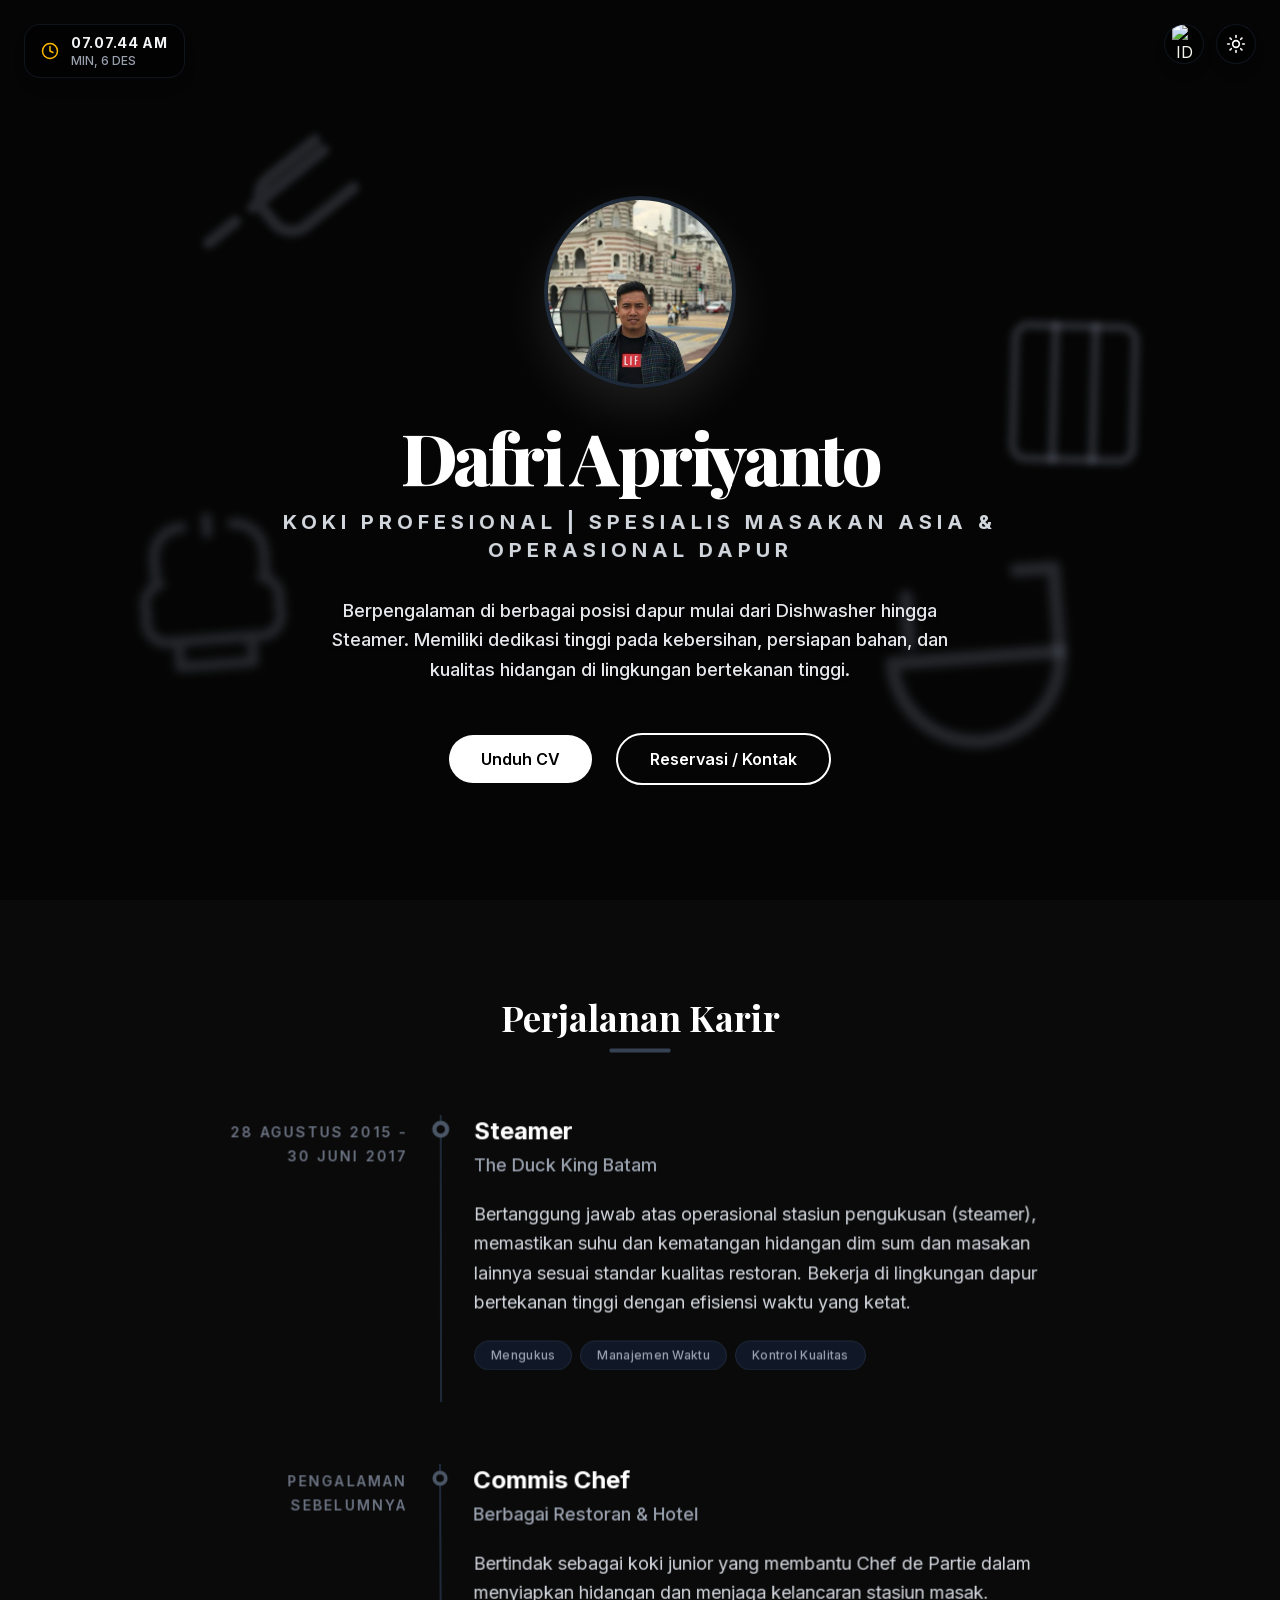
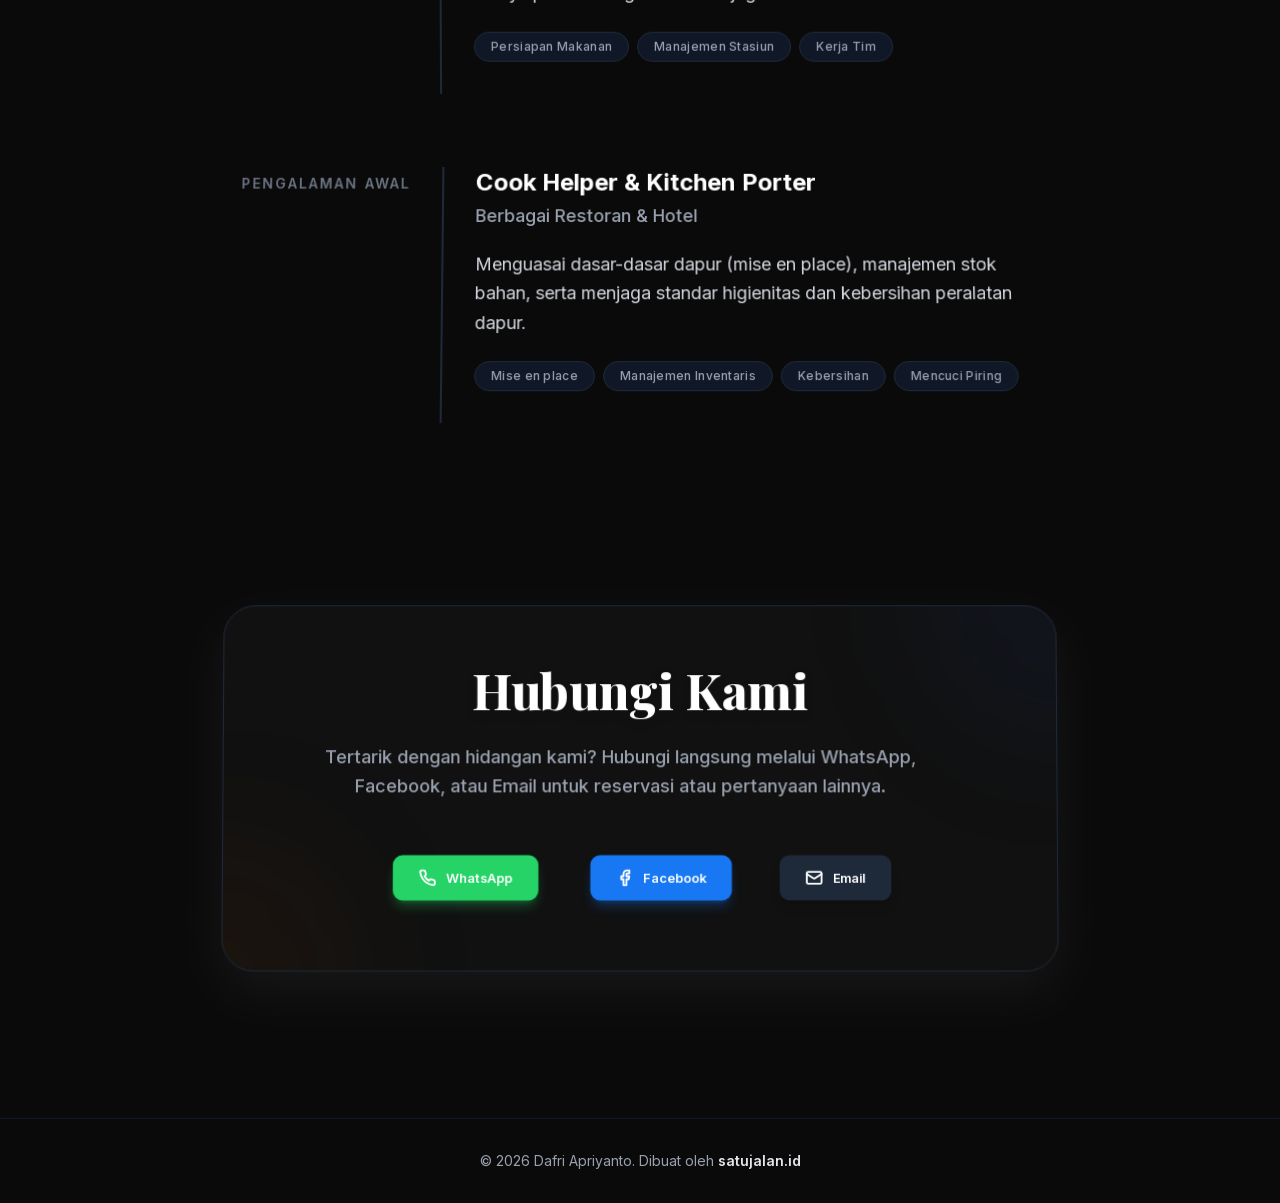
==== index.html @ 2c1110cf "Add files via upload" ====
<!DOCTYPE html><html lang="en" class="LINzvG_variable E_H7JW_variable h-full antialiased"><head><meta charSet="utf-8"/><meta name="viewport" content="width=device-width, initial-scale=1"/><link rel="preload" href="/_next/static/media/2a65768255d6b625-s.p.3u4lli0-axodc.woff2" as="font" crossorigin="" type="font/woff2"/><link rel="preload" href="/_next/static/media/83afe278b6a6bb3c-s.p.2bn3s6zvc0dyp.woff2" as="font" crossorigin="" type="font/woff2"/><link rel="preload" as="image" href="https://flagcdn.com/id.svg"/><link rel="preload" as="image" href="/images/image-4.jpeg"/><link rel="stylesheet" href="/_next/static/chunks/0e1pqm8v9fh30.css" data-precedence="next"/><link rel="preload" as="script" fetchPriority="low" href="/_next/static/chunks/31qp8jfkw0x2h.js"/><script src="/_next/static/chunks/2y1eglqyi_fri.js" async=""></script><script src="/_next/static/chunks/0s7mvllxht1mo.js" async=""></script><script src="/_next/static/chunks/turbopack-3-ry682tkyiqk.js" async=""></script><script src="/_next/static/chunks/18bf8kr5nr7-c.js" async=""></script><script src="/_next/static/chunks/28kard4ugpzz7.js" async=""></script><meta name="next-size-adjust" content=""/><title>Dafri Apriyanto | Professional Chef</title><meta name="description" content="Portfolio of Dafri Apriyanto, a professional chef specializing in Asian Cuisine and culinary operations."/><link rel="icon" href="/favicon.ico?favicon.117ezoe8m31dk.ico" sizes="48x48" type="image/x-icon"/><script src="/_next/static/chunks/0cz1d0mv5g_q7.js" noModule=""></script></head><body class="font-sans min-h-screen"><div hidden=""><!--$--><!--/$--></div><div class="dark"><div class="bg-white text-black dark:bg-[#0a0a0a] dark:text-[#f5f5f0] min-h-screen transition-colors duration-300"><main class="min-h-screen relative"><header class="absolute top-0 left-0 w-full p-4 sm:p-6 z-50 flex justify-between items-start pointer-events-none"><div class="pointer-events-auto flex items-center gap-2 md:gap-3 bg-white/70 dark:bg-black/50 backdrop-blur-md px-4 py-2 rounded-2xl shadow-lg border border-gray-200/50 dark:border-gray-800/50 transition-all hover:scale-105"><svg xmlns="http://www.w3.org/2000/svg" width="18" height="18" viewBox="0 0 24 24" fill="none" stroke="currentColor" stroke-width="2" stroke-linecap="round" stroke-linejoin="round" class="lucide lucide-clock text-blue-500 dark:text-amber-400 animate-pulse" aria-hidden="true"><circle cx="12" cy="12" r="10"></circle><path d="M12 6v6l4 2"></path></svg><div class="flex flex-col"><span class="text-xs md:text-sm font-bold text-gray-800 dark:text-gray-100 tracking-wider">--:--:--</span><span class="text-[10px] md:text-xs text-gray-500 dark:text-gray-400 font-medium uppercase">---</span></div></div><div class="pointer-events-auto flex gap-3"><button class="flex items-center justify-center w-10 h-10 bg-white/70 dark:bg-black/50 backdrop-blur-md border border-gray-200/50 dark:border-gray-800/50 rounded-full hover:scale-110 transition-transform shadow-lg overflow-hidden" title="Switch to English"><img src="https://flagcdn.com/id.svg" width="24" alt="ID" class="rounded-sm"/></button><button class="flex items-center justify-center w-10 h-10 bg-white/70 dark:bg-black/50 backdrop-blur-md border border-gray-200/50 dark:border-gray-800/50 text-black dark:text-white rounded-full hover:scale-110 transition-transform shadow-lg" title="Light Mode"><svg xmlns="http://www.w3.org/2000/svg" width="20" height="20" viewBox="0 0 24 24" fill="none" stroke="currentColor" stroke-width="2" stroke-linecap="round" stroke-linejoin="round" class="lucide lucide-sun" aria-hidden="true"><circle cx="12" cy="12" r="4"></circle><path d="M12 2v2"></path><path d="M12 20v2"></path><path d="m4.93 4.93 1.41 1.41"></path><path d="m17.66 17.66 1.41 1.41"></path><path d="M2 12h2"></path><path d="M20 12h2"></path><path d="m6.34 17.66-1.41 1.41"></path><path d="m19.07 4.93-1.41 1.41"></path></svg></button></div></header><section class="relative min-h-screen flex items-center justify-center overflow-hidden px-4 sm:px-6 lg:px-8 bg-gray-50 dark:bg-[#050505] pt-20 pb-12"><div class="absolute top-0 left-0 w-full h-full overflow-hidden pointer-events-none z-0"><div class="absolute top-[10%] left-[5%] md:left-[15%] w-32 h-32 md:w-48 md:h-48 text-gray-400/40 dark:text-gray-500/30 blur-[3px]"><svg viewBox="0 0 24 24" fill="none" stroke="currentColor" stroke-width="1.5" stroke-linecap="round" stroke-linejoin="round"><path d="m20.24 12.24-5.4 5.4a2.83 2.83 0 0 1-4 0l-1.4-1.4a2.83 2.83 0 0 1 0-4l5.4-5.4M16 8l-8 8M3 21l3-3"></path></svg></div><div class="absolute bottom-[15%] right-[5%] md:right-[15%] w-40 h-40 md:w-56 md:h-56 text-gray-400/40 dark:text-gray-500/30 blur-[4px]"><svg viewBox="0 0 24 24" fill="none" stroke="currentColor" stroke-width="1.5" stroke-linecap="round" stroke-linejoin="round"><path d="M12 21a9 9 0 0 0 9-9H3a9 9 0 0 0 9 9Z"></path><path d="M21 12V3h-4M5 5v5"></path></svg></div><div class="absolute top-[35%] right-[5%] md:right-[10%] w-28 h-28 md:w-40 md:h-40 text-gray-400/40 dark:text-gray-500/30 blur-[3px]"><svg viewBox="0 0 24 24" fill="none" stroke="currentColor" stroke-width="1.5" stroke-linecap="round" stroke-linejoin="round"><rect width="18" height="20" x="3" y="2" rx="2"></rect><path d="M9 2v20"></path><path d="M15 2v20"></path></svg></div><div class="absolute bottom-[25%] left-[5%] md:left-[10%] w-32 h-32 md:w-44 md:h-44 text-gray-400/40 dark:text-gray-500/30 blur-[4px]"><svg viewBox="0 0 24 24" fill="none" stroke="currentColor" stroke-width="1.5" stroke-linecap="round" stroke-linejoin="round"><path d="M12 2v2M8.5 3a4 4 0 0 0-4 4v3.5M15.5 3a4 4 0 0 1 4 4v3.5M5 10.5a3 3 0 0 0-2 4 3 3 0 0 0 2 4h14a3 3 0 0 0 2-4 3 3 0 0 0-2-4M7 18.5V22h10v-3.5"></path></svg></div></div><div class="relative z-10 max-w-4xl mx-auto text-center mt-12 flex flex-col items-center" style="opacity:0"><div class="relative w-40 h-40 md:w-48 md:h-48 mb-8 rounded-full overflow-hidden shadow-[0_20px_50px_rgba(0,0,0,0.3)] dark:shadow-[0_20px_50px_rgba(255,255,255,0.1)] border-4 border-white dark:border-gray-800 cursor-zoom-in" tabindex="0" style="opacity:0;transform:perspective(1000px) translateZ(-100px) scale(0.5) rotateY(90deg)"><img alt="Dafri Apriyanto" decoding="async" data-nimg="fill" class="object-cover" style="position:absolute;height:100%;width:100%;left:0;top:0;right:0;bottom:0;color:transparent" src="/images/image-4.jpeg"/></div><h1 class="text-5xl md:text-7xl font-serif font-extrabold text-black dark:text-white mb-4 tracking-tighter drop-shadow-xl" style="opacity:0;transform:perspective(1000px) translateY(60px) scale(0.8) rotateX(-60deg)">Dafri Apriyanto</h1><p class="text-lg md:text-xl text-gray-600 dark:text-gray-300 mb-8 font-bold tracking-[0.25em] uppercase drop-shadow-md" style="opacity:0;transform:perspective(1000px) translateX(-50px) rotateY(-30deg)">Koki Profesional | Spesialis Masakan Asia &amp; Operasional Dapur</p><div class="max-w-2xl mx-auto text-gray-800 dark:text-gray-200 leading-relaxed mb-12 text-base md:text-lg font-medium drop-shadow-sm" style="opacity:0;transform:translateY(30px) scale(0.9)"><p>Berpengalaman di berbagai posisi dapur mulai dari Dishwasher hingga Steamer. Memiliki dedikasi tinggi pada kebersihan, persiapan bahan, dan kualitas hidangan di lingkungan bertekanan tinggi.</p></div><div class="flex flex-col sm:flex-row items-center justify-center gap-6 w-full sm:w-auto" style="opacity:0;transform:translateY(20px)"><a href="/cv-lengkap-id.pdf" download="" class="px-8 py-3 bg-black text-white dark:bg-white dark:text-black font-semibold rounded-full hover:shadow-xl transition-shadow w-full sm:w-auto text-center" tabindex="0">Unduh CV</a><button class="px-8 py-3 bg-transparent border-2 border-black dark:border-white text-black dark:text-white font-semibold rounded-full hover:bg-gray-50 dark:hover:bg-gray-900 transition-colors w-full sm:w-auto text-center" tabindex="0">Reservasi / Kontak</button></div></div></section><section class="py-24 px-4 sm:px-6 lg:px-8 max-w-4xl mx-auto"><h2 class="text-3xl md:text-4xl font-serif font-bold mb-20 text-center text-black dark:text-white relative" style="opacity:0;transform:translateY(30px)">Perjalanan Karir<div class="absolute -bottom-4 left-1/2 -translate-x-1/2 w-24 h-1 bg-gray-300 dark:bg-gray-700 rounded-full" style="transform:scaleX(0)"></div></h2><div class="space-y-16" style="opacity:0"><div class="relative pl-8 md:pl-0 group" style="opacity:0;transform:perspective(1000px) translateY(50px) scale(0.95) rotateX(30deg)"><div class="md:grid md:grid-cols-4 md:gap-8 items-start"><div class="mb-2 md:mb-0 md:col-span-1 md:text-right pt-1"><span class="text-sm font-semibold text-gray-400 dark:text-gray-500 tracking-[0.15em] uppercase">28 Agustus 2015 - 30 Juni 2017</span></div><div class="relative md:col-span-3 border-l-2 border-gray-200 dark:border-gray-800 pl-8 pb-8 transition-colors duration-300 group-hover:border-gray-400 dark:group-hover:border-gray-600"><div class="absolute w-4 h-4 bg-white dark:bg-[#0a0a0a] border-4 border-gray-400 dark:border-gray-600 rounded-full -left-[9px] top-1.5 transition-transform duration-300 group-hover:scale-125 group-hover:border-black dark:group-hover:border-white" style="transform:scale(0)"></div><h3 class="text-2xl font-bold text-black dark:text-white mb-1">Steamer</h3><h4 class="text-lg text-gray-500 dark:text-gray-400 mb-5 font-medium">The Duck King Batam</h4><p class="text-gray-600 dark:text-gray-300 leading-relaxed mb-6 text-base md:text-lg">Bertanggung jawab atas operasional stasiun pengukusan (steamer), memastikan suhu dan kematangan hidangan dim sum dan masakan lainnya sesuai standar kualitas restoran. Bekerja di lingkungan dapur bertekanan tinggi dengan efisiensi waktu yang ketat.</p><div class="flex flex-wrap gap-2"><span class="text-xs px-4 py-1.5 bg-gray-100 dark:bg-gray-900 border border-gray-200 dark:border-gray-800 text-gray-600 dark:text-gray-400 rounded-full font-medium tracking-wide transition-colors duration-300 group-hover:bg-gray-200 dark:group-hover:bg-gray-800">Mengukus</span><span class="text-xs px-4 py-1.5 bg-gray-100 dark:bg-gray-900 border border-gray-200 dark:border-gray-800 text-gray-600 dark:text-gray-400 rounded-full font-medium tracking-wide transition-colors duration-300 group-hover:bg-gray-200 dark:group-hover:bg-gray-800">Manajemen Waktu</span><span class="text-xs px-4 py-1.5 bg-gray-100 dark:bg-gray-900 border border-gray-200 dark:border-gray-800 text-gray-600 dark:text-gray-400 rounded-full font-medium tracking-wide transition-colors duration-300 group-hover:bg-gray-200 dark:group-hover:bg-gray-800">Kontrol Kualitas</span></div></div></div></div><div class="relative pl-8 md:pl-0 group" style="opacity:0;transform:perspective(1000px) translateY(50px) scale(0.95) rotateX(30deg)"><div class="md:grid md:grid-cols-4 md:gap-8 items-start"><div class="mb-2 md:mb-0 md:col-span-1 md:text-right pt-1"><span class="text-sm font-semibold text-gray-400 dark:text-gray-500 tracking-[0.15em] uppercase">Pengalaman Sebelumnya</span></div><div class="relative md:col-span-3 border-l-2 border-gray-200 dark:border-gray-800 pl-8 pb-8 transition-colors duration-300 group-hover:border-gray-400 dark:group-hover:border-gray-600"><div class="absolute w-4 h-4 bg-white dark:bg-[#0a0a0a] border-4 border-gray-400 dark:border-gray-600 rounded-full -left-[9px] top-1.5 transition-transform duration-300 group-hover:scale-125 group-hover:border-black dark:group-hover:border-white" style="transform:scale(0)"></div><h3 class="text-2xl font-bold text-black dark:text-white mb-1">Commis Chef</h3><h4 class="text-lg text-gray-500 dark:text-gray-400 mb-5 font-medium">Berbagai Restoran &amp; Hotel</h4><p class="text-gray-600 dark:text-gray-300 leading-relaxed mb-6 text-base md:text-lg">Bertindak sebagai koki junior yang membantu Chef de Partie dalam menyiapkan hidangan dan menjaga kelancaran stasiun masak.</p><div class="flex flex-wrap gap-2"><span class="text-xs px-4 py-1.5 bg-gray-100 dark:bg-gray-900 border border-gray-200 dark:border-gray-800 text-gray-600 dark:text-gray-400 rounded-full font-medium tracking-wide transition-colors duration-300 group-hover:bg-gray-200 dark:group-hover:bg-gray-800">Persiapan Makanan</span><span class="text-xs px-4 py-1.5 bg-gray-100 dark:bg-gray-900 border border-gray-200 dark:border-gray-800 text-gray-600 dark:text-gray-400 rounded-full font-medium tracking-wide transition-colors duration-300 group-hover:bg-gray-200 dark:group-hover:bg-gray-800">Manajemen Stasiun</span><span class="text-xs px-4 py-1.5 bg-gray-100 dark:bg-gray-900 border border-gray-200 dark:border-gray-800 text-gray-600 dark:text-gray-400 rounded-full font-medium tracking-wide transition-colors duration-300 group-hover:bg-gray-200 dark:group-hover:bg-gray-800">Kerja Tim</span></div></div></div></div><div class="relative pl-8 md:pl-0 group" style="opacity:0;transform:perspective(1000px) translateY(50px) scale(0.95) rotateX(30deg)"><div class="md:grid md:grid-cols-4 md:gap-8 items-start"><div class="mb-2 md:mb-0 md:col-span-1 md:text-right pt-1"><span class="text-sm font-semibold text-gray-400 dark:text-gray-500 tracking-[0.15em] uppercase">Pengalaman Awal</span></div><div class="relative md:col-span-3 border-l-2 border-gray-200 dark:border-gray-800 pl-8 pb-8 transition-colors duration-300 group-hover:border-gray-400 dark:group-hover:border-gray-600"><div class="absolute w-4 h-4 bg-white dark:bg-[#0a0a0a] border-4 border-gray-400 dark:border-gray-600 rounded-full -left-[9px] top-1.5 transition-transform duration-300 group-hover:scale-125 group-hover:border-black dark:group-hover:border-white" style="transform:scale(0)"></div><h3 class="text-2xl font-bold text-black dark:text-white mb-1">Cook Helper &amp; Kitchen Porter</h3><h4 class="text-lg text-gray-500 dark:text-gray-400 mb-5 font-medium">Berbagai Restoran &amp; Hotel</h4><p class="text-gray-600 dark:text-gray-300 leading-relaxed mb-6 text-base md:text-lg">Menguasai dasar-dasar dapur (mise en place), manajemen stok bahan, serta menjaga standar higienitas dan kebersihan peralatan dapur.</p><div class="flex flex-wrap gap-2"><span class="text-xs px-4 py-1.5 bg-gray-100 dark:bg-gray-900 border border-gray-200 dark:border-gray-800 text-gray-600 dark:text-gray-400 rounded-full font-medium tracking-wide transition-colors duration-300 group-hover:bg-gray-200 dark:group-hover:bg-gray-800">Mise en place</span><span class="text-xs px-4 py-1.5 bg-gray-100 dark:bg-gray-900 border border-gray-200 dark:border-gray-800 text-gray-600 dark:text-gray-400 rounded-full font-medium tracking-wide transition-colors duration-300 group-hover:bg-gray-200 dark:group-hover:bg-gray-800">Manajemen Inventaris</span><span class="text-xs px-4 py-1.5 bg-gray-100 dark:bg-gray-900 border border-gray-200 dark:border-gray-800 text-gray-600 dark:text-gray-400 rounded-full font-medium tracking-wide transition-colors duration-300 group-hover:bg-gray-200 dark:group-hover:bg-gray-800">Kebersihan</span><span class="text-xs px-4 py-1.5 bg-gray-100 dark:bg-gray-900 border border-gray-200 dark:border-gray-800 text-gray-600 dark:text-gray-400 rounded-full font-medium tracking-wide transition-colors duration-300 group-hover:bg-gray-200 dark:group-hover:bg-gray-800">Mencuci Piring</span></div></div></div></div></div></section><section class="py-24 px-4 sm:px-6 lg:px-8 max-w-4xl mx-auto"><div class="bg-white dark:bg-[#111] p-10 md:p-16 rounded-[2rem] border border-gray-100 dark:border-gray-800 text-center shadow-[0_20px_50px_rgba(0,0,0,0.1)] dark:shadow-[0_20px_50px_rgba(255,255,255,0.05)] relative overflow-hidden" style="opacity:0;transform:perspective(1200px) translateY(50px) scale(0.95) rotateX(-15deg)"><div class="absolute top-0 right-0 w-64 h-64 bg-blue-50 dark:bg-blue-900/10 rounded-full blur-3xl -mr-32 -mt-32 pointer-events-none"></div><div class="absolute bottom-0 left-0 w-64 h-64 bg-amber-50 dark:bg-amber-900/10 rounded-full blur-3xl -ml-32 -mb-32 pointer-events-none"></div><div class="relative z-10"><h2 class="text-3xl md:text-5xl font-serif font-extrabold mb-6 text-black dark:text-white drop-shadow-lg" style="opacity:0;transform:translateY(30px) scale(0.9)">Hubungi Kami</h2><p class="text-gray-600 dark:text-gray-400 mb-12 text-lg max-w-2xl mx-auto leading-relaxed font-medium" style="opacity:0;transform:translateX(-30px)">Tertarik dengan hidangan kami? Hubungi langsung melalui WhatsApp, Facebook, atau Email untuk reservasi atau pertanyaan lainnya.</p><div class="flex flex-col sm:flex-row gap-4 justify-center items-center" style="opacity:0"><a href="https://wa.me/6282379256419" target="_blank" rel="noopener noreferrer" class="w-full sm:w-auto bg-[#25D366] text-white font-semibold py-4 px-8 rounded-xl hover:bg-[#20bd5a] transition-all shadow-lg shadow-[#25D366]/30 flex items-center justify-center gap-3" tabindex="0" style="opacity:0;transform:scale(0.8)"><svg xmlns="http://www.w3.org/2000/svg" width="22" height="22" viewBox="0 0 24 24" fill="none" stroke="currentColor" stroke-width="2.5" stroke-linecap="round" stroke-linejoin="round"><path d="M22 16.92v3a2 2 0 0 1-2.18 2 19.79 19.79 0 0 1-8.63-3.07 19.5 19.5 0 0 1-6-6 19.79 19.79 0 0 1-3.07-8.67A2 2 0 0 1 4.11 2h3a2 2 0 0 1 2 1.72 12.84 12.84 0 0 0 .7 2.81 2 2 0 0 1-.45 2.11L8.09 9.91a16 16 0 0 0 6 6l1.27-1.27a2 2 0 0 1 2.11-.45 12.84 12.84 0 0 0 2.81.7A2 2 0 0 1 22 16.92z"></path></svg>WhatsApp</a><a href="https://www.facebook.com/share/19ee4hdnrS/" target="_blank" rel="noopener noreferrer" class="w-full sm:w-auto bg-[#1877F2] text-white font-semibold py-4 px-8 rounded-xl hover:bg-[#166fe5] transition-all shadow-lg shadow-[#1877F2]/30 flex items-center justify-center gap-3" tabindex="0" style="opacity:0;transform:scale(0.8)"><svg xmlns="http://www.w3.org/2000/svg" width="22" height="22" viewBox="0 0 24 24" fill="none" stroke="currentColor" stroke-width="2.5" stroke-linecap="round" stroke-linejoin="round"><path d="M18 2h-3a5 5 0 0 0-5 5v3H7v4h3v8h4v-8h3l1-4h-4V7a1 1 0 0 1 1-1h3z"></path></svg>Facebook</a><a href="mailto:contact@dafriapriyanto.com" class="w-full sm:w-auto bg-gray-200 text-black dark:bg-gray-800 dark:text-white font-semibold py-4 px-8 rounded-xl hover:bg-gray-300 dark:hover:bg-gray-700 transition-all shadow-lg flex items-center justify-center gap-3" tabindex="0" style="opacity:0;transform:scale(0.8)"><svg xmlns="http://www.w3.org/2000/svg" width="22" height="22" viewBox="0 0 24 24" fill="none" stroke="currentColor" stroke-width="2.5" stroke-linecap="round" stroke-linejoin="round"><rect width="20" height="16" x="2" y="4" rx="2"></rect><path d="m22 7-8.97 5.7a1.94 1.94 0 0 1-2.06 0L2 7"></path></svg>Email</a></div></div></div></section><footer class="py-8 text-center text-gray-600 dark:text-gray-400 text-sm border-t border-gray-200 dark:border-gray-900 mt-12"><p>© 2026 <!-- -->Dafri Apriyanto<!-- -->. <!-- -->Dibuat oleh <a href="https://satujalan.id" target="_blank" rel="noopener noreferrer" class="font-semibold text-gray-800 dark:text-gray-200 hover:text-blue-500 dark:hover:text-blue-400 transition-colors">satujalan.id</a></p></footer></main><!--$--><!--/$--></div></div><script id="_R_">(globalThis["TURBOPACK"] || (globalThis["TURBOPACK"] = [])).push({"otherChunks":["static/chunks/31qp8jfkw0x2h.js","static/chunks/2y1eglqyi_fri.js","static/chunks/0s7mvllxht1mo.js"],"runtimeModuleIds":[94553]});</script><script src="/_next/static/chunks/31qp8jfkw0x2h.js" async=""></script><script>(self.__next_f=self.__next_f||[]).push([0])</script><script>self.__next_f.push([1,"1:\"$Sreact.fragment\"\n2:\"/_next/static/chunks/18bf8kr5nr7-c.js\"\n3:I[30824,[\"$2\"],\"Providers\"]\n4:I[78994,[\"$2\"],\"default\"]\n5:I[39756,[\"$2\"],\"default\"]\n6:I[37457,[\"$2\"],\"default\"]\n8:I[47257,[\"$2\"],\"ClientPageRoot\"]\n9:\"/_next/static/chunks/28kard4ugpzz7.js\"\na:I[52683,[\"$2\",\"$9\"],\"default\"]\nd:I[97367,[\"$2\"],\"OutletBoundary\"]\ne:\"$Sreact.suspense\"\n10:\"ViewportBoundary\"\n11:I[97367,[\"$2\"],\"$10\"]\n13:\"MetadataBoundary\"\n14:I[97367,[\"$2\"],\"$13\"]\n16:I[68027,[\"$2\"],\"default\",1]\n:HL[\"/_next/static/chunks/0e1pqm8v9fh30.css\",\"style\"]\n:HL[\"/_next/static/media/2a65768255d6b625-s.p.3u4lli0-axodc.woff2\",\"font\",{\"crossOrigin\":\"\",\"type\":\"font/woff2\"}]\n:HL[\"/_next/static/media/83afe278b6a6bb3c-s.p.2bn3s6zvc0dyp.woff2\",\"font\",{\"crossOrigin\":\"\",\"type\":\"font/woff2\"}]\n7:[[\"children\",{\"s\":\"__PAGE__\",\"h\":512,\"d\":{\"r\":[\"$\",\"$1\",\"c\",{\"children\":[[\"$\",\"$L8\",null,{\"Component\":\"$a\",\"serverProvidedParams\":{\"searchParams\":{},\"params\":{},\"promises\":[\"$@b\",\"$@c\"]}}],[[\"$\",\"script\",\"script-0\",{\"src\":\"/_next/static/chunks/28kard4ugpzz7.js\",\"async\":true,\"nonce\":\"$undefined\"}]],[\"$\",\"$Ld\",null,{\"children\":[\"$\",\"$e\",null,{\"name\":\"Next.MetadataOutlet\",\"children\":\"$@f\"}]}]]}],\"p\":false,\"v\":null}}]]\n"])</script><script>self.__next_f.push([1,"0:{\"P\":null,\"c\":[\"\",\"\"],\"q\":\"\",\"i\":false,\"t\":{\"t\":{\"s\":\"\",\"h\":528,\"d\":{\"r\":[\"$\",\"$1\",\"c\",{\"children\":[[[\"$\",\"link\",\"0\",{\"rel\":\"stylesheet\",\"href\":\"/_next/static/chunks/0e1pqm8v9fh30.css\",\"precedence\":\"next\",\"crossOrigin\":\"$undefined\",\"nonce\":\"$undefined\"}],[\"$\",\"script\",\"script-0\",{\"src\":\"/_next/static/chunks/18bf8kr5nr7-c.js\",\"async\":true,\"nonce\":\"$undefined\"}]],[\"$\",\"html\",null,{\"lang\":\"en\",\"className\":\"LINzvG_variable E_H7JW_variable h-full antialiased\",\"suppressHydrationWarning\":true,\"children\":[\"$\",\"body\",null,{\"className\":\"font-sans min-h-screen\",\"children\":[\"$\",\"$L3\",null,{\"children\":[[\"$\",\"$L4\",null,{}],[\"$\",\"$L5\",null,{\"parallelRouterKey\":\"children\",\"error\":\"$undefined\",\"errorStyles\":\"$undefined\",\"errorScripts\":\"$undefined\",\"template\":[\"$\",\"$L6\",null,{}],\"templateStyles\":\"$undefined\",\"templateScripts\":\"$undefined\",\"notFound\":[[[\"$\",\"title\",null,{\"children\":\"404: This page could not be found.\"}],[\"$\",\"div\",null,{\"style\":{\"fontFamily\":\"system-ui,\\\"Segoe UI\\\",Roboto,Helvetica,Arial,sans-serif,\\\"Apple Color Emoji\\\",\\\"Segoe UI Emoji\\\"\",\"height\":\"100vh\",\"textAlign\":\"center\",\"display\":\"flex\",\"flexDirection\":\"column\",\"alignItems\":\"center\",\"justifyContent\":\"center\"},\"children\":[\"$\",\"div\",null,{\"children\":[[\"$\",\"style\",null,{\"dangerouslySetInnerHTML\":{\"__html\":\"body{color:#000;background:#fff;margin:0}.next-error-h1{border-right:1px solid rgba(0,0,0,.3)}@media (prefers-color-scheme:dark){body{color:#fff;background:#000}.next-error-h1{border-right:1px solid rgba(255,255,255,.3)}}\"}}],[\"$\",\"h1\",null,{\"className\":\"next-error-h1\",\"style\":{\"display\":\"inline-block\",\"margin\":\"0 20px 0 0\",\"padding\":\"0 23px 0 0\",\"fontSize\":24,\"fontWeight\":500,\"verticalAlign\":\"top\",\"lineHeight\":\"49px\"},\"children\":404}],[\"$\",\"div\",null,{\"style\":{\"display\":\"inline-block\"},\"children\":[\"$\",\"h2\",null,{\"style\":{\"fontSize\":14,\"fontWeight\":400,\"lineHeight\":\"49px\",\"margin\":0},\"children\":\"This page could not be found.\"}]}]]}]}]],[]],\"forbidden\":\"$undefined\",\"unauthorized\":\"$undefined\"}]]}]}]}]]}],\"p\":false,\"v\":null},\"c\":\"$Q7\"},\"h\":{\"r\":[\"$\",\"$1\",\"h\",{\"children\":[null,[\"$\",\"$L11\",null,{\"children\":\"$L12\"}],[\"$\",\"$L14\",null,{\"children\":[[\"$\",\"div\",null,{\"hidden\":true,\"children\":[\"$\",\"$e\",null,{\"name\":\"Next.Metadata\",\"children\":\"$L15\"}]}],null]}],[\"$\",\"meta\",null,{\"name\":\"next-size-adjust\",\"content\":\"\"}]]}],\"p\":false,\"v\":null}},\"m\":\"$undefined\",\"G\":[\"$16\",[[\"$\",\"link\",\"0\",{\"rel\":\"stylesheet\",\"href\":\"/_next/static/chunks/0e1pqm8v9fh30.css\",\"precedence\":\"next\",\"crossOrigin\":\"$undefined\",\"nonce\":\"$undefined\"}]]],\"S\":true,\"r\":\"$undefined\",\"s\":\"$undefined\",\"a\":\"$undefined\",\"l\":\"$undefined\",\"p\":\"$undefined\",\"d\":\"$undefined\",\"b\":\"kyGAxAonvZfMGnBxxggo1\"}\n"])</script><script>self.__next_f.push([1,"b:{}\nc:\"$7:0:1:d:r:props:children:0:props:serverProvidedParams:params\"\n"])</script><script>self.__next_f.push([1,"12:[[\"$\",\"meta\",\"0\",{\"charSet\":\"utf-8\"}],[\"$\",\"meta\",\"1\",{\"name\":\"viewport\",\"content\":\"width=device-width, initial-scale=1\"}]]\n"])</script><script>self.__next_f.push([1,"17:I[27201,[\"$2\"],\"IconMark\"]\nf:null\n15:[[\"$\",\"title\",\"0\",{\"children\":\"Dafri Apriyanto | Professional Chef\"}],[\"$\",\"meta\",\"1\",{\"name\":\"description\",\"content\":\"Portfolio of Dafri Apriyanto, a professional chef specializing in Asian Cuisine and culinary operations.\"}],[\"$\",\"link\",\"2\",{\"rel\":\"icon\",\"href\":\"/favicon.ico?favicon.117ezoe8m31dk.ico\",\"sizes\":\"48x48\",\"type\":\"image/x-icon\"}],[\"$\",\"$L17\",\"3\",{}]]\n"])</script></body></html>
---- _next/static/chunks/0e1pqm8v9fh30.css ----
@font-face{font-family:Inter;font-style:normal;font-weight:100 900;font-display:swap;src:url(../media/2c55a0e60120577a-s.0-dom-5bn10r2.woff2)format("woff2");unicode-range:U+460-52F,U+1C80-1C8A,U+20B4,U+2DE0-2DFF,U+A640-A69F,U+FE2E-FE2F}@font-face{font-family:Inter;font-style:normal;font-weight:100 900;font-display:swap;src:url(../media/9c72aa0f40e4eef8-s.1y4-pdgsjb-pw.woff2)format("woff2");unicode-range:U+301,U+400-45F,U+490-491,U+4B0-4B1,U+2116}@font-face{font-family:Inter;font-style:normal;font-weight:100 900;font-display:swap;src:url(../media/ad66f9afd8947f86-s.3lvt2whj97whp.woff2)format("woff2");unicode-range:U+1F??}@font-face{font-family:Inter;font-style:normal;font-weight:100 900;font-display:swap;src:url(../media/5476f68d60460930-s.2uwcyprjm3xu3.woff2)format("woff2");unicode-range:U+370-377,U+37A-37F,U+384-38A,U+38C,U+38E-3A1,U+3A3-3FF}@font-face{font-family:Inter;font-style:normal;font-weight:100 900;font-display:swap;src:url(../media/2bbe8d2671613f1f-s.0k62hbripvv8p.woff2)format("woff2");unicode-range:U+102-103,U+110-111,U+128-129,U+168-169,U+1A0-1A1,U+1AF-1B0,U+300-301,U+303-304,U+308-309,U+323,U+329,U+1EA0-1EF9,U+20AB}@font-face{font-family:Inter;font-style:normal;font-weight:100 900;font-display:swap;src:url(../media/1bffadaabf893a1e-s.3-6t-g6q0vh0a.woff2)format("woff2");unicode-range:U+100-2BA,U+2BD-2C5,U+2C7-2CC,U+2CE-2D7,U+2DD-2FF,U+304,U+308,U+329,U+1D00-1DBF,U+1E00-1E9F,U+1EF2-1EFF,U+2020,U+20A0-20AB,U+20AD-20C4,U+2113,U+2C60-2C7F,U+A720-A7FF}@font-face{font-family:Inter;font-style:normal;font-weight:100 900;font-display:swap;src:url(../media/83afe278b6a6bb3c-s.p.2bn3s6zvc0dyp.woff2)format("woff2");unicode-range:U+??,U+131,U+152-153,U+2BB-2BC,U+2C6,U+2DA,U+2DC,U+304,U+308,U+329,U+2000-206F,U+20AC,U+2122,U+2191,U+2193,U+2212,U+2215,U+FEFF,U+FFFD}@font-face{font-family:Inter Fallback;src:local(Arial);ascent-override:90.44%;descent-override:22.52%;line-gap-override:0.0%;size-adjust:107.12%}.LINzvG_className{font-family:Inter,Inter Fallback;font-style:normal}.LINzvG_variable{--font-inter:"Inter", "Inter Fallback"}
@font-face{font-family:Playfair Display;font-style:normal;font-weight:400 900;font-display:swap;src:url(../media/65c558afe41e89d6-s.3jppgd0xzx-0d.woff2)format("woff2");unicode-range:U+301,U+400-45F,U+490-491,U+4B0-4B1,U+2116}@font-face{font-family:Playfair Display;font-style:normal;font-weight:400 900;font-display:swap;src:url(../media/14e23f9b59180572-s.0t8ljjjn9wtsx.woff2)format("woff2");unicode-range:U+102-103,U+110-111,U+128-129,U+168-169,U+1A0-1A1,U+1AF-1B0,U+300-301,U+303-304,U+308-309,U+323,U+329,U+1EA0-1EF9,U+20AB}@font-face{font-family:Playfair Display;font-style:normal;font-weight:400 900;font-display:swap;src:url(../media/b49b0d9b851e4899-s.2zyohmvb-ks7f.woff2)format("woff2");unicode-range:U+100-2BA,U+2BD-2C5,U+2C7-2CC,U+2CE-2D7,U+2DD-2FF,U+304,U+308,U+329,U+1D00-1DBF,U+1E00-1E9F,U+1EF2-1EFF,U+2020,U+20A0-20AB,U+20AD-20C4,U+2113,U+2C60-2C7F,U+A720-A7FF}@font-face{font-family:Playfair Display;font-style:normal;font-weight:400 900;font-display:swap;src:url(../media/2a65768255d6b625-s.p.3u4lli0-axodc.woff2)format("woff2");unicode-range:U+??,U+131,U+152-153,U+2BB-2BC,U+2C6,U+2DA,U+2DC,U+304,U+308,U+329,U+2000-206F,U+20AC,U+2122,U+2191,U+2193,U+2212,U+2215,U+FEFF,U+FFFD}@font-face{font-family:Playfair Display Fallback;src:local(Times New Roman);ascent-override:97.25%;descent-override:22.56%;line-gap-override:0.0%;size-adjust:111.26%}.E_H7JW_className{font-family:Playfair Display,Playfair Display Fallback;font-style:normal}.E_H7JW_variable{--font-playfair:"Playfair Display", "Playfair Display Fallback"}
@layer properties{@supports (((-webkit-hyphens:none)) and (not (margin-trim:inline))) or ((-moz-orient:inline) and (not (color:rgb(from red r g b)))){*,:before,:after,::backdrop{--tw-translate-x:0;--tw-translate-y:0;--tw-translate-z:0;--tw-space-y-reverse:0;--tw-border-style:solid;--tw-leading:initial;--tw-font-weight:initial;--tw-tracking:initial;--tw-shadow:0 0 #0000;--tw-shadow-color:initial;--tw-shadow-alpha:100%;--tw-inset-shadow:0 0 #0000;--tw-inset-shadow-color:initial;--tw-inset-shadow-alpha:100%;--tw-ring-color:initial;--tw-ring-shadow:0 0 #0000;--tw-inset-ring-color:initial;--tw-inset-ring-shadow:0 0 #0000;--tw-ring-inset:initial;--tw-ring-offset-width:0px;--tw-ring-offset-color:#fff;--tw-ring-offset-shadow:0 0 #0000;--tw-blur:initial;--tw-brightness:initial;--tw-contrast:initial;--tw-grayscale:initial;--tw-hue-rotate:initial;--tw-invert:initial;--tw-opacity:initial;--tw-saturate:initial;--tw-sepia:initial;--tw-drop-shadow:initial;--tw-drop-shadow-color:initial;--tw-drop-shadow-alpha:100%;--tw-drop-shadow-size:initial;--tw-backdrop-blur:initial;--tw-backdrop-brightness:initial;--tw-backdrop-contrast:initial;--tw-backdrop-grayscale:initial;--tw-backdrop-hue-rotate:initial;--tw-backdrop-invert:initial;--tw-backdrop-opacity:initial;--tw-backdrop-saturate:initial;--tw-backdrop-sepia:initial;--tw-duration:initial;--tw-scale-x:1;--tw-scale-y:1;--tw-scale-z:1}}}@layer theme{:root,:host{--font-sans:var(--font-inter);--font-serif:var(--font-playfair);--font-mono:ui-monospace, SFMono-Regular, Menlo, Monaco, Consolas, "Liberation Mono", "Courier New", monospace;--color-amber-50:#fffbeb;--color-amber-400:#fcbb00;--color-amber-900:#7b3306;--color-blue-50:#eff6ff;--color-blue-400:#54a2ff;--color-blue-500:#3080ff;--color-blue-900:#1c398e;--color-gray-50:#f9fafb;--color-gray-100:#f3f4f6;--color-gray-200:#e5e7eb;--color-gray-300:#d1d5dc;--color-gray-400:#99a1af;--color-gray-500:#6a7282;--color-gray-600:#4a5565;--color-gray-700:#364153;--color-gray-800:#1e2939;--color-gray-900:#101828;--color-black:#000;--color-white:#fff;--spacing:.25rem;--container-2xl:42rem;--container-4xl:56rem;--container-7xl:80rem;--text-xs:.75rem;--text-xs--line-height:calc(1 / .75);--text-sm:.875rem;--text-sm--line-height:calc(1.25 / .875);--text-base:1rem;--text-base--line-height:calc(1.5 / 1);--text-lg:1.125rem;--text-lg--line-height:calc(1.75 / 1.125);--text-xl:1.25rem;--text-xl--line-height:calc(1.75 / 1.25);--text-2xl:1.5rem;--text-2xl--line-height:calc(2 / 1.5);--text-3xl:1.875rem;--text-3xl--line-height:calc(2.25 / 1.875);--text-4xl:2.25rem;--text-4xl--line-height:calc(2.5 / 2.25);--text-5xl:3rem;--text-5xl--line-height:1;--text-7xl:4.5rem;--text-7xl--line-height:1;--font-weight-medium:500;--font-weight-semibold:600;--font-weight-bold:700;--font-weight-extrabold:800;--tracking-tighter:-.05em;--tracking-wide:.025em;--tracking-wider:.05em;--leading-relaxed:1.625;--radius-sm:.25rem;--radius-md:.375rem;--radius-xl:.75rem;--radius-2xl:1rem;--drop-shadow-sm:0 1px 2px #00000026;--drop-shadow-md:0 3px 3px #0000001f;--drop-shadow-lg:0 4px 4px #00000026;--drop-shadow-xl:0 9px 7px #0000001a;--animate-pulse:pulse 2s cubic-bezier(.4, 0, .6, 1) infinite;--blur-sm:8px;--blur-md:12px;--blur-3xl:64px;--default-transition-duration:.15s;--default-transition-timing-function:cubic-bezier(.4, 0, .2, 1);--default-font-family:var(--font-sans);--default-mono-font-family:var(--font-mono)}@supports (color:lab(0% 0 0)){:root,:host{--color-amber-50:lab(98.6252% -.635982 8.42309);--color-amber-400:lab(80.1641% 16.6016 99.2089);--color-amber-900:lab(31.2288% 30.2627 40.0378);--color-blue-50:lab(96.492% -1.14647 -5.11479);--color-blue-400:lab(65.0361% -1.42062 -56.9803);--color-blue-500:lab(54.1736% 13.3368 -74.6839);--color-blue-900:lab(26.1542% 15.7545 -51.5504);--color-gray-50:lab(98.2596% -.247031 -.706708);--color-gray-100:lab(96.1596% -.082314 -1.13575);--color-gray-200:lab(91.6229% -.159085 -2.26791);--color-gray-300:lab(85.1236% -.612259 -3.7138);--color-gray-400:lab(65.9269% -.832707 -8.17474);--color-gray-500:lab(47.7841% -.393212 -10.0268);--color-gray-600:lab(35.6337% -1.58697 -10.8425);--color-gray-700:lab(27.1134% -.956401 -12.3224);--color-gray-800:lab(16.1051% -1.18239 -11.7533);--color-gray-900:lab(8.11897% .811279 -12.254)}}}@layer base{*,:after,:before,::backdrop{box-sizing:border-box;border:0 solid;margin:0;padding:0}::file-selector-button{box-sizing:border-box;border:0 solid;margin:0;padding:0}html,:host{-webkit-text-size-adjust:100%;tab-size:4;line-height:1.5;font-family:var(--default-font-family,-apple-system, BlinkMacSystemFont, "Segoe UI", Roboto, "Helvetica Neue", "Noto Sans", Arial, sans-serif, "Apple Color Emoji", "Segoe UI Emoji", "Segoe UI Symbol", "Noto Color Emoji");font-feature-settings:var(--default-font-feature-settings,normal);font-variation-settings:var(--default-font-variation-settings,normal);-webkit-tap-highlight-color:transparent}hr{height:0;color:inherit;border-top-width:1px}abbr:where([title]){-webkit-text-decoration:underline dotted;text-decoration:underline dotted}h1,h2,h3,h4,h5,h6{font-size:inherit;font-weight:inherit}a{color:inherit;-webkit-text-decoration:inherit;-webkit-text-decoration:inherit;-webkit-text-decoration:inherit;-webkit-text-decoration:inherit;text-decoration:inherit}b,strong{font-weight:bolder}code,kbd,samp,pre{font-family:var(--default-mono-font-family,ui-monospace, SFMono-Regular, Menlo, Monaco, Consolas, "Liberation Mono", "Courier New", monospace);font-feature-settings:var(--default-mono-font-feature-settings,normal);font-variation-settings:var(--default-mono-font-variation-settings,normal);font-size:1em}small{font-size:80%}sub,sup{vertical-align:baseline;font-size:75%;line-height:0;position:relative}sub{bottom:-.25em}sup{top:-.5em}table{text-indent:0;border-color:inherit;border-collapse:collapse}:-moz-focusring:where(:not(iframe)){outline:auto}progress{vertical-align:baseline}summary{display:list-item}ol,ul,menu{list-style:none}img,svg,video,canvas,audio,iframe,embed,object{vertical-align:middle;display:block}img,video{max-width:100%;height:auto}button,input,select,optgroup,textarea{font:inherit;font-feature-settings:inherit;font-variation-settings:inherit;letter-spacing:inherit;color:inherit;opacity:1;background-color:#0000;border-radius:0}::file-selector-button{font:inherit;font-feature-settings:inherit;font-variation-settings:inherit;letter-spacing:inherit;color:inherit;opacity:1;background-color:#0000;border-radius:0}:where(select:is([multiple],[size])) optgroup{font-weight:bolder}:where(select:is([multiple],[size])) optgroup option{padding-inline-start:20px}::file-selector-button{margin-inline-end:4px}::placeholder{opacity:1}@supports (not ((-webkit-appearance:-apple-pay-button))) or (contain-intrinsic-size:1px){::placeholder{color:currentColor}@supports (color:color-mix(in lab, red, red)){::placeholder{color:color-mix(in oklab, currentcolor 50%, transparent)}}}textarea{resize:vertical}::-webkit-search-decoration{-webkit-appearance:none}::-webkit-date-and-time-value{min-height:1lh;text-align:inherit}::-webkit-datetime-edit{display:inline-flex}::-webkit-datetime-edit-fields-wrapper{padding:0}::-webkit-datetime-edit{padding-block:0}::-webkit-datetime-edit-year-field{padding-block:0}::-webkit-datetime-edit-month-field{padding-block:0}::-webkit-datetime-edit-day-field{padding-block:0}::-webkit-datetime-edit-hour-field{padding-block:0}::-webkit-datetime-edit-minute-field{padding-block:0}::-webkit-datetime-edit-second-field{padding-block:0}::-webkit-datetime-edit-millisecond-field{padding-block:0}::-webkit-datetime-edit-meridiem-field{padding-block:0}::-webkit-calendar-picker-indicator{line-height:1}:-moz-ui-invalid{box-shadow:none}button,input:where([type=button],[type=reset],[type=submit]){appearance:button}::file-selector-button{appearance:button}::-webkit-inner-spin-button{height:auto}::-webkit-outer-spin-button{height:auto}[hidden]:where(:not([hidden=until-found])){display:none!important}}@layer components;@layer utilities{.pointer-events-auto{pointer-events:auto}.pointer-events-none{pointer-events:none}.visible{visibility:visible}.absolute{position:absolute}.fixed{position:fixed}.relative{position:relative}.inset-0{inset:0}.top-0{top:0}.top-1\.5{top:calc(var(--spacing) * 1.5)}.top-4{top:calc(var(--spacing) * 4)}.top-\[10\%\]{top:10%}.top-\[35\%\]{top:35%}.right-0{right:0}.right-4{right:calc(var(--spacing) * 4)}.right-\[5\%\]{right:5%}.-bottom-4{bottom:calc(var(--spacing) * -4)}.bottom-0{bottom:0}.bottom-\[15\%\]{bottom:15%}.bottom-\[25\%\]{bottom:25%}.-left-\[9px\]{left:-9px}.left-0{left:0}.left-1\/2{left:50%}.left-\[5\%\]{left:5%}.z-0{z-index:0}.z-10{z-index:10}.z-50{z-index:50}.z-\[100\]{z-index:100}.col-span-1{grid-column:span 1/span 1}.row-span-1{grid-row:span 1/span 1}.mx-auto{margin-inline:auto}.-mt-32{margin-top:calc(var(--spacing) * -32)}.mt-12{margin-top:calc(var(--spacing) * 12)}.-mr-32{margin-right:calc(var(--spacing) * -32)}.-mb-32{margin-bottom:calc(var(--spacing) * -32)}.mb-1{margin-bottom:var(--spacing)}.mb-2{margin-bottom:calc(var(--spacing) * 2)}.mb-4{margin-bottom:calc(var(--spacing) * 4)}.mb-5{margin-bottom:calc(var(--spacing) * 5)}.mb-6{margin-bottom:calc(var(--spacing) * 6)}.mb-8{margin-bottom:calc(var(--spacing) * 8)}.mb-12{margin-bottom:calc(var(--spacing) * 12)}.mb-16{margin-bottom:calc(var(--spacing) * 16)}.mb-20{margin-bottom:calc(var(--spacing) * 20)}.-ml-32{margin-left:calc(var(--spacing) * -32)}.block{display:block}.flex{display:flex}.grid{display:grid}.hidden{display:none}.aspect-\[3\/4\]{aspect-ratio:3/4}.h-1{height:var(--spacing)}.h-4{height:calc(var(--spacing) * 4)}.h-10{height:calc(var(--spacing) * 10)}.h-28{height:calc(var(--spacing) * 28)}.h-32{height:calc(var(--spacing) * 32)}.h-40{height:calc(var(--spacing) * 40)}.h-64{height:calc(var(--spacing) * 64)}.h-full{height:100%}.min-h-screen{min-height:100vh}.w-4{width:calc(var(--spacing) * 4)}.w-10{width:calc(var(--spacing) * 10)}.w-24{width:calc(var(--spacing) * 24)}.w-28{width:calc(var(--spacing) * 28)}.w-32{width:calc(var(--spacing) * 32)}.w-40{width:calc(var(--spacing) * 40)}.w-64{width:calc(var(--spacing) * 64)}.w-full{width:100%}.max-w-2xl{max-width:var(--container-2xl)}.max-w-4xl{max-width:var(--container-4xl)}.max-w-7xl{max-width:var(--container-7xl)}.max-w-\[90vw\]{max-width:90vw}.-translate-x-1\/2{--tw-translate-x:calc(calc(1 / 2 * 100%) * -1);translate:var(--tw-translate-x) var(--tw-translate-y)}.animate-pulse{animation:var(--animate-pulse)}.cursor-zoom-in{cursor:zoom-in}.cursor-zoom-out{cursor:zoom-out}.auto-rows-\[250px\]{grid-auto-rows:250px}.grid-cols-1{grid-template-columns:repeat(1,minmax(0,1fr))}.flex-col{flex-direction:column}.flex-wrap{flex-wrap:wrap}.items-center{align-items:center}.items-start{align-items:flex-start}.justify-between{justify-content:space-between}.justify-center{justify-content:center}.gap-2{gap:calc(var(--spacing) * 2)}.gap-3{gap:calc(var(--spacing) * 3)}.gap-4{gap:calc(var(--spacing) * 4)}.gap-6{gap:calc(var(--spacing) * 6)}:where(.space-y-16>:not(:last-child)){--tw-space-y-reverse:0;margin-block-start:calc(calc(var(--spacing) * 16) * var(--tw-space-y-reverse));margin-block-end:calc(calc(var(--spacing) * 16) * calc(1 - var(--tw-space-y-reverse)))}.overflow-hidden{overflow:hidden}.rounded-2xl{border-radius:var(--radius-2xl)}.rounded-\[2rem\]{border-radius:2rem}.rounded-full{border-radius:2147483647px}.rounded-md{border-radius:var(--radius-md)}.rounded-sm{border-radius:var(--radius-sm)}.rounded-xl{border-radius:var(--radius-xl)}.border{border-style:var(--tw-border-style);border-width:1px}.border-2{border-style:var(--tw-border-style);border-width:2px}.border-4{border-style:var(--tw-border-style);border-width:4px}.border-t{border-top-style:var(--tw-border-style);border-top-width:1px}.border-l-2{border-left-style:var(--tw-border-style);border-left-width:2px}.border-black{border-color:var(--color-black)}.border-gray-100{border-color:var(--color-gray-100)}.border-gray-200{border-color:var(--color-gray-200)}.border-gray-200\/50{border-color:#e5e7eb80}@supports (color:color-mix(in lab, red, red)){.border-gray-200\/50{border-color:color-mix(in oklab, var(--color-gray-200) 50%, transparent)}}.border-gray-400{border-color:var(--color-gray-400)}.border-gray-800{border-color:var(--color-gray-800)}.border-white{border-color:var(--color-white)}.bg-\[\#25D366\]{background-color:#25d366}.bg-\[\#1877F2\]{background-color:#1877f2}.bg-amber-50{background-color:var(--color-amber-50)}.bg-black{background-color:var(--color-black)}.bg-black\/40{background-color:#0006}@supports (color:color-mix(in lab, red, red)){.bg-black\/40{background-color:color-mix(in oklab, var(--color-black) 40%, transparent)}}.bg-black\/50{background-color:#00000080}@supports (color:color-mix(in lab, red, red)){.bg-black\/50{background-color:color-mix(in oklab, var(--color-black) 50%, transparent)}}.bg-black\/90{background-color:#000000e6}@supports (color:color-mix(in lab, red, red)){.bg-black\/90{background-color:color-mix(in oklab, var(--color-black) 90%, transparent)}}.bg-blue-50{background-color:var(--color-blue-50)}.bg-gray-50{background-color:var(--color-gray-50)}.bg-gray-100{background-color:var(--color-gray-100)}.bg-gray-200{background-color:var(--color-gray-200)}.bg-gray-300{background-color:var(--color-gray-300)}.bg-transparent{background-color:#0000}.bg-white{background-color:var(--color-white)}.bg-white\/70{background-color:#ffffffb3}@supports (color:color-mix(in lab, red, red)){.bg-white\/70{background-color:color-mix(in oklab, var(--color-white) 70%, transparent)}}.object-contain{object-fit:contain}.object-cover{object-fit:cover}.p-2{padding:calc(var(--spacing) * 2)}.p-4{padding:calc(var(--spacing) * 4)}.p-10{padding:calc(var(--spacing) * 10)}.px-4{padding-inline:calc(var(--spacing) * 4)}.px-8{padding-inline:calc(var(--spacing) * 8)}.py-1\.5{padding-block:calc(var(--spacing) * 1.5)}.py-2{padding-block:calc(var(--spacing) * 2)}.py-3{padding-block:calc(var(--spacing) * 3)}.py-4{padding-block:calc(var(--spacing) * 4)}.py-8{padding-block:calc(var(--spacing) * 8)}.py-24{padding-block:calc(var(--spacing) * 24)}.pt-1{padding-top:var(--spacing)}.pt-20{padding-top:calc(var(--spacing) * 20)}.pb-8{padding-bottom:calc(var(--spacing) * 8)}.pb-12{padding-bottom:calc(var(--spacing) * 12)}.pl-8{padding-left:calc(var(--spacing) * 8)}.text-center{text-align:center}.font-sans{font-family:var(--font-sans)}.font-serif{font-family:var(--font-serif)}.text-2xl{font-size:var(--text-2xl);line-height:var(--tw-leading,var(--text-2xl--line-height))}.text-3xl{font-size:var(--text-3xl);line-height:var(--tw-leading,var(--text-3xl--line-height))}.text-5xl{font-size:var(--text-5xl);line-height:var(--tw-leading,var(--text-5xl--line-height))}.text-base{font-size:var(--text-base);line-height:var(--tw-leading,var(--text-base--line-height))}.text-lg{font-size:var(--text-lg);line-height:var(--tw-leading,var(--text-lg--line-height))}.text-sm{font-size:var(--text-sm);line-height:var(--tw-leading,var(--text-sm--line-height))}.text-xs{font-size:var(--text-xs);line-height:var(--tw-leading,var(--text-xs--line-height))}.text-\[10px\]{font-size:10px}.leading-relaxed{--tw-leading:var(--leading-relaxed);line-height:var(--leading-relaxed)}.font-bold{--tw-font-weight:var(--font-weight-bold);font-weight:var(--font-weight-bold)}.font-extrabold{--tw-font-weight:var(--font-weight-extrabold);font-weight:var(--font-weight-extrabold)}.font-medium{--tw-font-weight:var(--font-weight-medium);font-weight:var(--font-weight-medium)}.font-semibold{--tw-font-weight:var(--font-weight-semibold);font-weight:var(--font-weight-semibold)}.tracking-\[0\.15em\]{--tw-tracking:.15em;letter-spacing:.15em}.tracking-\[0\.25em\]{--tw-tracking:.25em;letter-spacing:.25em}.tracking-tighter{--tw-tracking:var(--tracking-tighter);letter-spacing:var(--tracking-tighter)}.tracking-wide{--tw-tracking:var(--tracking-wide);letter-spacing:var(--tracking-wide)}.tracking-wider{--tw-tracking:var(--tracking-wider);letter-spacing:var(--tracking-wider)}.text-black{color:var(--color-black)}.text-blue-500{color:var(--color-blue-500)}.text-gray-400{color:var(--color-gray-400)}.text-gray-400\/40{color:#99a1af66}@supports (color:color-mix(in lab, red, red)){.text-gray-400\/40{color:color-mix(in oklab, var(--color-gray-400) 40%, transparent)}}.text-gray-500{color:var(--color-gray-500)}.text-gray-600{color:var(--color-gray-600)}.text-gray-800{color:var(--color-gray-800)}.text-white{color:var(--color-white)}.uppercase{text-transform:uppercase}.antialiased{-webkit-font-smoothing:antialiased;-moz-osx-font-smoothing:grayscale}.opacity-0{opacity:0}.shadow-2xl{--tw-shadow:0 25px 50px -12px var(--tw-shadow-color,#00000040);box-shadow:var(--tw-inset-shadow), var(--tw-inset-ring-shadow), var(--tw-ring-offset-shadow), var(--tw-ring-shadow), var(--tw-shadow)}.shadow-\[0_20px_50px_rgba\(0\,0\,0\,0\.1\)\]{--tw-shadow:0 20px 50px var(--tw-shadow-color,#0000001a);box-shadow:var(--tw-inset-shadow), var(--tw-inset-ring-shadow), var(--tw-ring-offset-shadow), var(--tw-ring-shadow), var(--tw-shadow)}.shadow-\[0_20px_50px_rgba\(0\,0\,0\,0\.3\)\]{--tw-shadow:0 20px 50px var(--tw-shadow-color,#0000004d);box-shadow:var(--tw-inset-shadow), var(--tw-inset-ring-shadow), var(--tw-ring-offset-shadow), var(--tw-ring-shadow), var(--tw-shadow)}.shadow-lg{--tw-shadow:0 10px 15px -3px var(--tw-shadow-color,#0000001a), 0 4px 6px -4px var(--tw-shadow-color,#0000001a);box-shadow:var(--tw-inset-shadow), var(--tw-inset-ring-shadow), var(--tw-ring-offset-shadow), var(--tw-ring-shadow), var(--tw-shadow)}.shadow-\[\#25D366\]\/30{--tw-shadow-color:#25d3664d}@supports (color:color-mix(in lab, red, red)){.shadow-\[\#25D366\]\/30{--tw-shadow-color:color-mix(in oklab, lab(74.7716% -60.965 41.133/.3) var(--tw-shadow-alpha), transparent)}}.shadow-\[\#1877F2\]\/30{--tw-shadow-color:#1877f24d}@supports (color:color-mix(in lab, red, red)){.shadow-\[\#1877F2\]\/30{--tw-shadow-color:color-mix(in oklab, lab(50.4648% 10.5015 -70.3178/.3) var(--tw-shadow-alpha), transparent)}}.blur-3xl{--tw-blur:blur(var(--blur-3xl));filter:var(--tw-blur,) var(--tw-brightness,) var(--tw-contrast,) var(--tw-grayscale,) var(--tw-hue-rotate,) var(--tw-invert,) var(--tw-saturate,) var(--tw-sepia,) var(--tw-drop-shadow,)}.blur-\[3px\]{--tw-blur:blur(3px);filter:var(--tw-blur,) var(--tw-brightness,) var(--tw-contrast,) var(--tw-grayscale,) var(--tw-hue-rotate,) var(--tw-invert,) var(--tw-saturate,) var(--tw-sepia,) var(--tw-drop-shadow,)}.blur-\[4px\]{--tw-blur:blur(4px);filter:var(--tw-blur,) var(--tw-brightness,) var(--tw-contrast,) var(--tw-grayscale,) var(--tw-hue-rotate,) var(--tw-invert,) var(--tw-saturate,) var(--tw-sepia,) var(--tw-drop-shadow,)}.drop-shadow-lg{--tw-drop-shadow-size:drop-shadow(0 4px 4px var(--tw-drop-shadow-color,#00000026));--tw-drop-shadow:drop-shadow(var(--drop-shadow-lg));filter:var(--tw-blur,) var(--tw-brightness,) var(--tw-contrast,) var(--tw-grayscale,) var(--tw-hue-rotate,) var(--tw-invert,) var(--tw-saturate,) var(--tw-sepia,) var(--tw-drop-shadow,)}.drop-shadow-md{--tw-drop-shadow-size:drop-shadow(0 3px 3px var(--tw-drop-shadow-color,#0000001f));--tw-drop-shadow:drop-shadow(var(--drop-shadow-md));filter:var(--tw-blur,) var(--tw-brightness,) var(--tw-contrast,) var(--tw-grayscale,) var(--tw-hue-rotate,) var(--tw-invert,) var(--tw-saturate,) var(--tw-sepia,) var(--tw-drop-shadow,)}.drop-shadow-sm{--tw-drop-shadow-size:drop-shadow(0 1px 2px var(--tw-drop-shadow-color,#00000026));--tw-drop-shadow:drop-shadow(var(--drop-shadow-sm));filter:var(--tw-blur,) var(--tw-brightness,) var(--tw-contrast,) var(--tw-grayscale,) var(--tw-hue-rotate,) var(--tw-invert,) var(--tw-saturate,) var(--tw-sepia,) var(--tw-drop-shadow,)}.drop-shadow-xl{--tw-drop-shadow-size:drop-shadow(0 9px 7px var(--tw-drop-shadow-color,#0000001a));--tw-drop-shadow:drop-shadow(var(--drop-shadow-xl));filter:var(--tw-blur,) var(--tw-brightness,) var(--tw-contrast,) var(--tw-grayscale,) var(--tw-hue-rotate,) var(--tw-invert,) var(--tw-saturate,) var(--tw-sepia,) var(--tw-drop-shadow,)}.backdrop-blur-md{--tw-backdrop-blur:blur(var(--blur-md));-webkit-backdrop-filter:var(--tw-backdrop-blur,) var(--tw-backdrop-brightness,) var(--tw-backdrop-contrast,) var(--tw-backdrop-grayscale,) var(--tw-backdrop-hue-rotate,) var(--tw-backdrop-invert,) var(--tw-backdrop-opacity,) var(--tw-backdrop-saturate,) var(--tw-backdrop-sepia,);backdrop-filter:var(--tw-backdrop-blur,) var(--tw-backdrop-brightness,) var(--tw-backdrop-contrast,) var(--tw-backdrop-grayscale,) var(--tw-backdrop-hue-rotate,) var(--tw-backdrop-invert,) var(--tw-backdrop-opacity,) var(--tw-backdrop-saturate,) var(--tw-backdrop-sepia,)}.backdrop-blur-sm{--tw-backdrop-blur:blur(var(--blur-sm));-webkit-backdrop-filter:var(--tw-backdrop-blur,) var(--tw-backdrop-brightness,) var(--tw-backdrop-contrast,) var(--tw-backdrop-grayscale,) var(--tw-backdrop-hue-rotate,) var(--tw-backdrop-invert,) var(--tw-backdrop-opacity,) var(--tw-backdrop-saturate,) var(--tw-backdrop-sepia,);backdrop-filter:var(--tw-backdrop-blur,) var(--tw-backdrop-brightness,) var(--tw-backdrop-contrast,) var(--tw-backdrop-grayscale,) var(--tw-backdrop-hue-rotate,) var(--tw-backdrop-invert,) var(--tw-backdrop-opacity,) var(--tw-backdrop-saturate,) var(--tw-backdrop-sepia,)}.transition{transition-property:color,background-color,border-color,outline-color,text-decoration-color,fill,stroke,--tw-gradient-from,--tw-gradient-via,--tw-gradient-to,opacity,box-shadow,transform,translate,scale,rotate,filter,-webkit-backdrop-filter,backdrop-filter,display,content-visibility,overlay,pointer-events;transition-timing-function:var(--tw-ease,var(--default-transition-timing-function));transition-duration:var(--tw-duration,var(--default-transition-duration))}.transition-all{transition-property:all;transition-timing-function:var(--tw-ease,var(--default-transition-timing-function));transition-duration:var(--tw-duration,var(--default-transition-duration))}.transition-colors{transition-property:color,background-color,border-color,outline-color,text-decoration-color,fill,stroke,--tw-gradient-from,--tw-gradient-via,--tw-gradient-to;transition-timing-function:var(--tw-ease,var(--default-transition-timing-function));transition-duration:var(--tw-duration,var(--default-transition-duration))}.transition-opacity{transition-property:opacity;transition-timing-function:var(--tw-ease,var(--default-transition-timing-function));transition-duration:var(--tw-duration,var(--default-transition-duration))}.transition-shadow{transition-property:box-shadow;transition-timing-function:var(--tw-ease,var(--default-transition-timing-function));transition-duration:var(--tw-duration,var(--default-transition-duration))}.transition-transform{transition-property:transform,translate,scale,rotate;transition-timing-function:var(--tw-ease,var(--default-transition-timing-function));transition-duration:var(--tw-duration,var(--default-transition-duration))}.duration-300{--tw-duration:.3s;transition-duration:.3s}.duration-700{--tw-duration:.7s;transition-duration:.7s}@media (hover:hover){.group-hover\:scale-105:is(:where(.group):hover *){--tw-scale-x:105%;--tw-scale-y:105%;--tw-scale-z:105%;scale:var(--tw-scale-x) var(--tw-scale-y)}.group-hover\:scale-125:is(:where(.group):hover *){--tw-scale-x:125%;--tw-scale-y:125%;--tw-scale-z:125%;scale:var(--tw-scale-x) var(--tw-scale-y)}.group-hover\:border-black:is(:where(.group):hover *){border-color:var(--color-black)}.group-hover\:border-gray-400:is(:where(.group):hover *){border-color:var(--color-gray-400)}.group-hover\:bg-gray-200:is(:where(.group):hover *){background-color:var(--color-gray-200)}.group-hover\:opacity-100:is(:where(.group):hover *){opacity:1}.hover\:scale-105:hover{--tw-scale-x:105%;--tw-scale-y:105%;--tw-scale-z:105%;scale:var(--tw-scale-x) var(--tw-scale-y)}.hover\:scale-110:hover{--tw-scale-x:110%;--tw-scale-y:110%;--tw-scale-z:110%;scale:var(--tw-scale-x) var(--tw-scale-y)}.hover\:bg-\[\#20bd5a\]:hover{background-color:#20bd5a}.hover\:bg-\[\#166fe5\]:hover{background-color:#166fe5}.hover\:bg-black\/80:hover{background-color:#000c}@supports (color:color-mix(in lab, red, red)){.hover\:bg-black\/80:hover{background-color:color-mix(in oklab, var(--color-black) 80%, transparent)}}.hover\:bg-gray-50:hover{background-color:var(--color-gray-50)}.hover\:bg-gray-300:hover{background-color:var(--color-gray-300)}.hover\:text-blue-500:hover{color:var(--color-blue-500)}.hover\:shadow-xl:hover{--tw-shadow:0 20px 25px -5px var(--tw-shadow-color,#0000001a), 0 8px 10px -6px var(--tw-shadow-color,#0000001a);box-shadow:var(--tw-inset-shadow), var(--tw-inset-ring-shadow), var(--tw-ring-offset-shadow), var(--tw-ring-shadow), var(--tw-shadow)}}@media (min-width:40rem){.sm\:w-auto{width:auto}.sm\:flex-row{flex-direction:row}.sm\:p-6{padding:calc(var(--spacing) * 6)}.sm\:px-6{padding-inline:calc(var(--spacing) * 6)}}@media (min-width:48rem){.md\:right-\[10\%\]{right:10%}.md\:right-\[15\%\]{right:15%}.md\:left-\[10\%\]{left:10%}.md\:left-\[15\%\]{left:15%}.md\:col-span-1{grid-column:span 1/span 1}.md\:col-span-2{grid-column:span 2/span 2}.md\:col-span-3{grid-column:span 3/span 3}.md\:row-span-2{grid-row:span 2/span 2}.md\:mb-0{margin-bottom:0}.md\:grid{display:grid}.md\:aspect-square{aspect-ratio:1}.md\:h-40{height:calc(var(--spacing) * 40)}.md\:h-44{height:calc(var(--spacing) * 44)}.md\:h-48{height:calc(var(--spacing) * 48)}.md\:h-56{height:calc(var(--spacing) * 56)}.md\:w-40{width:calc(var(--spacing) * 40)}.md\:w-44{width:calc(var(--spacing) * 44)}.md\:w-48{width:calc(var(--spacing) * 48)}.md\:w-56{width:calc(var(--spacing) * 56)}.md\:max-w-2xl{max-width:var(--container-2xl)}.md\:grid-cols-2{grid-template-columns:repeat(2,minmax(0,1fr))}.md\:grid-cols-4{grid-template-columns:repeat(4,minmax(0,1fr))}.md\:gap-3{gap:calc(var(--spacing) * 3)}.md\:gap-8{gap:calc(var(--spacing) * 8)}.md\:p-16{padding:calc(var(--spacing) * 16)}.md\:pl-0{padding-left:0}.md\:text-right{text-align:right}.md\:text-4xl{font-size:var(--text-4xl);line-height:var(--tw-leading,var(--text-4xl--line-height))}.md\:text-5xl{font-size:var(--text-5xl);line-height:var(--tw-leading,var(--text-5xl--line-height))}.md\:text-7xl{font-size:var(--text-7xl);line-height:var(--tw-leading,var(--text-7xl--line-height))}.md\:text-lg{font-size:var(--text-lg);line-height:var(--tw-leading,var(--text-lg--line-height))}.md\:text-sm{font-size:var(--text-sm);line-height:var(--tw-leading,var(--text-sm--line-height))}.md\:text-xl{font-size:var(--text-xl);line-height:var(--tw-leading,var(--text-xl--line-height))}.md\:text-xs{font-size:var(--text-xs);line-height:var(--tw-leading,var(--text-xs--line-height))}}@media (min-width:64rem){.lg\:grid-cols-3{grid-template-columns:repeat(3,minmax(0,1fr))}.lg\:px-8{padding-inline:calc(var(--spacing) * 8)}}.dark\:border-gray-600:where(.dark,.dark *){border-color:var(--color-gray-600)}.dark\:border-gray-800:where(.dark,.dark *){border-color:var(--color-gray-800)}.dark\:border-gray-800\/50:where(.dark,.dark *){border-color:#1e293980}@supports (color:color-mix(in lab, red, red)){.dark\:border-gray-800\/50:where(.dark,.dark *){border-color:color-mix(in oklab, var(--color-gray-800) 50%, transparent)}}.dark\:border-gray-900:where(.dark,.dark *){border-color:var(--color-gray-900)}.dark\:border-white:where(.dark,.dark *){border-color:var(--color-white)}.dark\:bg-\[\#0a0a0a\]:where(.dark,.dark *){background-color:#0a0a0a}.dark\:bg-\[\#0f0f0f\]:where(.dark,.dark *){background-color:#0f0f0f}.dark\:bg-\[\#111\]:where(.dark,.dark *){background-color:#111}.dark\:bg-\[\#050505\]:where(.dark,.dark *){background-color:#050505}.dark\:bg-amber-900\/10:where(.dark,.dark *){background-color:#7b33061a}@supports (color:color-mix(in lab, red, red)){.dark\:bg-amber-900\/10:where(.dark,.dark *){background-color:color-mix(in oklab, var(--color-amber-900) 10%, transparent)}}.dark\:bg-black\/50:where(.dark,.dark *){background-color:#00000080}@supports (color:color-mix(in lab, red, red)){.dark\:bg-black\/50:where(.dark,.dark *){background-color:color-mix(in oklab, var(--color-black) 50%, transparent)}}.dark\:bg-blue-900\/10:where(.dark,.dark *){background-color:#1c398e1a}@supports (color:color-mix(in lab, red, red)){.dark\:bg-blue-900\/10:where(.dark,.dark *){background-color:color-mix(in oklab, var(--color-blue-900) 10%, transparent)}}.dark\:bg-gray-700:where(.dark,.dark *){background-color:var(--color-gray-700)}.dark\:bg-gray-800:where(.dark,.dark *){background-color:var(--color-gray-800)}.dark\:bg-gray-900:where(.dark,.dark *){background-color:var(--color-gray-900)}.dark\:bg-white:where(.dark,.dark *){background-color:var(--color-white)}.dark\:text-\[\#f5f5f0\]:where(.dark,.dark *){color:#f5f5f0}.dark\:text-amber-400:where(.dark,.dark *){color:var(--color-amber-400)}.dark\:text-black:where(.dark,.dark *){color:var(--color-black)}.dark\:text-gray-100:where(.dark,.dark *){color:var(--color-gray-100)}.dark\:text-gray-200:where(.dark,.dark *){color:var(--color-gray-200)}.dark\:text-gray-300:where(.dark,.dark *){color:var(--color-gray-300)}.dark\:text-gray-400:where(.dark,.dark *){color:var(--color-gray-400)}.dark\:text-gray-500:where(.dark,.dark *){color:var(--color-gray-500)}.dark\:text-gray-500\/30:where(.dark,.dark *){color:#6a72824d}@supports (color:color-mix(in lab, red, red)){.dark\:text-gray-500\/30:where(.dark,.dark *){color:color-mix(in oklab, var(--color-gray-500) 30%, transparent)}}.dark\:text-white:where(.dark,.dark *){color:var(--color-white)}.dark\:shadow-\[0_20px_50px_rgba\(255\,255\,255\,0\.1\)\]:where(.dark,.dark *){--tw-shadow:0 20px 50px var(--tw-shadow-color,#ffffff1a);box-shadow:var(--tw-inset-shadow), var(--tw-inset-ring-shadow), var(--tw-ring-offset-shadow), var(--tw-ring-shadow), var(--tw-shadow)}.dark\:shadow-\[0_20px_50px_rgba\(255\,255\,255\,0\.05\)\]:where(.dark,.dark *){--tw-shadow:0 20px 50px var(--tw-shadow-color,#ffffff0d);box-shadow:var(--tw-inset-shadow), var(--tw-inset-ring-shadow), var(--tw-ring-offset-shadow), var(--tw-ring-shadow), var(--tw-shadow)}@media (hover:hover){.dark\:group-hover\:border-gray-600:where(.dark,.dark *):is(:where(.group):hover *){border-color:var(--color-gray-600)}.dark\:group-hover\:border-white:where(.dark,.dark *):is(:where(.group):hover *){border-color:var(--color-white)}.dark\:group-hover\:bg-gray-800:where(.dark,.dark *):is(:where(.group):hover *){background-color:var(--color-gray-800)}.dark\:hover\:bg-gray-700:where(.dark,.dark *):hover{background-color:var(--color-gray-700)}.dark\:hover\:bg-gray-900:where(.dark,.dark *):hover{background-color:var(--color-gray-900)}.dark\:hover\:text-blue-400:where(.dark,.dark *):hover{color:var(--color-blue-400)}}}:root{--background:#fff;--foreground:#171717}:root.dark{--background:#0a0a0a;--foreground:#f5f5f0}body{background:var(--background);color:var(--foreground)}@property --tw-translate-x{syntax:"*";inherits:false;initial-value:0}@property --tw-translate-y{syntax:"*";inherits:false;initial-value:0}@property --tw-translate-z{syntax:"*";inherits:false;initial-value:0}@property --tw-space-y-reverse{syntax:"*";inherits:false;initial-value:0}@property --tw-border-style{syntax:"*";inherits:false;initial-value:solid}@property --tw-leading{syntax:"*";inherits:false}@property --tw-font-weight{syntax:"*";inherits:false}@property --tw-tracking{syntax:"*";inherits:false}@property --tw-shadow{syntax:"*";inherits:false;initial-value:0 0 #0000}@property --tw-shadow-color{syntax:"*";inherits:false}@property --tw-shadow-alpha{syntax:"<percentage>";inherits:false;initial-value:100%}@property --tw-inset-shadow{syntax:"*";inherits:false;initial-value:0 0 #0000}@property --tw-inset-shadow-color{syntax:"*";inherits:false}@property --tw-inset-shadow-alpha{syntax:"<percentage>";inherits:false;initial-value:100%}@property --tw-ring-color{syntax:"*";inherits:false}@property --tw-ring-shadow{syntax:"*";inherits:false;initial-value:0 0 #0000}@property --tw-inset-ring-color{syntax:"*";inherits:false}@property --tw-inset-ring-shadow{syntax:"*";inherits:false;initial-value:0 0 #0000}@property --tw-ring-inset{syntax:"*";inherits:false}@property --tw-ring-offset-width{syntax:"<length>";inherits:false;initial-value:0}@property --tw-ring-offset-color{syntax:"*";inherits:false;initial-value:#fff}@property --tw-ring-offset-shadow{syntax:"*";inherits:false;initial-value:0 0 #0000}@property --tw-blur{syntax:"*";inherits:false}@property --tw-brightness{syntax:"*";inherits:false}@property --tw-contrast{syntax:"*";inherits:false}@property --tw-grayscale{syntax:"*";inherits:false}@property --tw-hue-rotate{syntax:"*";inherits:false}@property --tw-invert{syntax:"*";inherits:false}@property --tw-opacity{syntax:"*";inherits:false}@property --tw-saturate{syntax:"*";inherits:false}@property --tw-sepia{syntax:"*";inherits:false}@property --tw-drop-shadow{syntax:"*";inherits:false}@property --tw-drop-shadow-color{syntax:"*";inherits:false}@property --tw-drop-shadow-alpha{syntax:"<percentage>";inherits:false;initial-value:100%}@property --tw-drop-shadow-size{syntax:"*";inherits:false}@property --tw-backdrop-blur{syntax:"*";inherits:false}@property --tw-backdrop-brightness{syntax:"*";inherits:false}@property --tw-backdrop-contrast{syntax:"*";inherits:false}@property --tw-backdrop-grayscale{syntax:"*";inherits:false}@property --tw-backdrop-hue-rotate{syntax:"*";inherits:false}@property --tw-backdrop-invert{syntax:"*";inherits:false}@property --tw-backdrop-opacity{syntax:"*";inherits:false}@property --tw-backdrop-saturate{syntax:"*";inherits:false}@property --tw-backdrop-sepia{syntax:"*";inherits:false}@property --tw-duration{syntax:"*";inherits:false}@property --tw-scale-x{syntax:"*";inherits:false;initial-value:1}@property --tw-scale-y{syntax:"*";inherits:false;initial-value:1}@property --tw-scale-z{syntax:"*";inherits:false;initial-value:1}@keyframes pulse{50%{opacity:.5}}
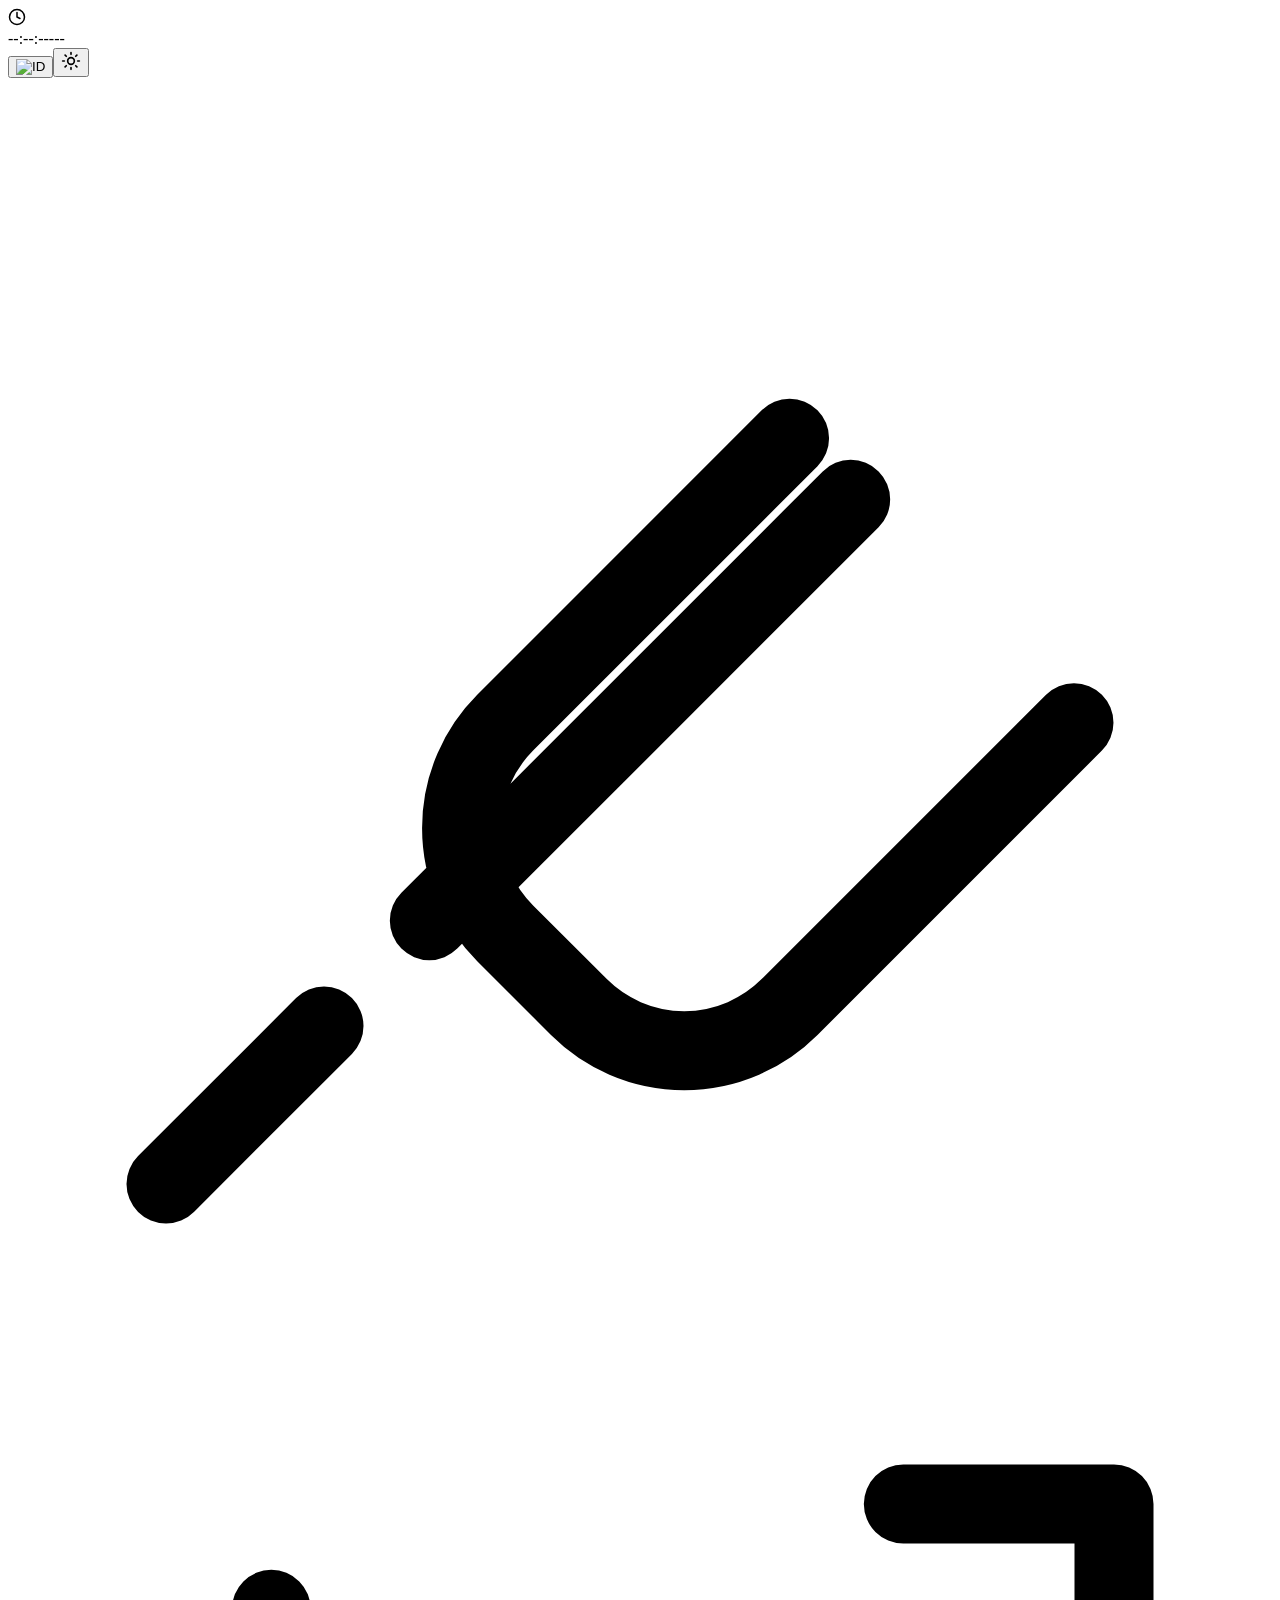
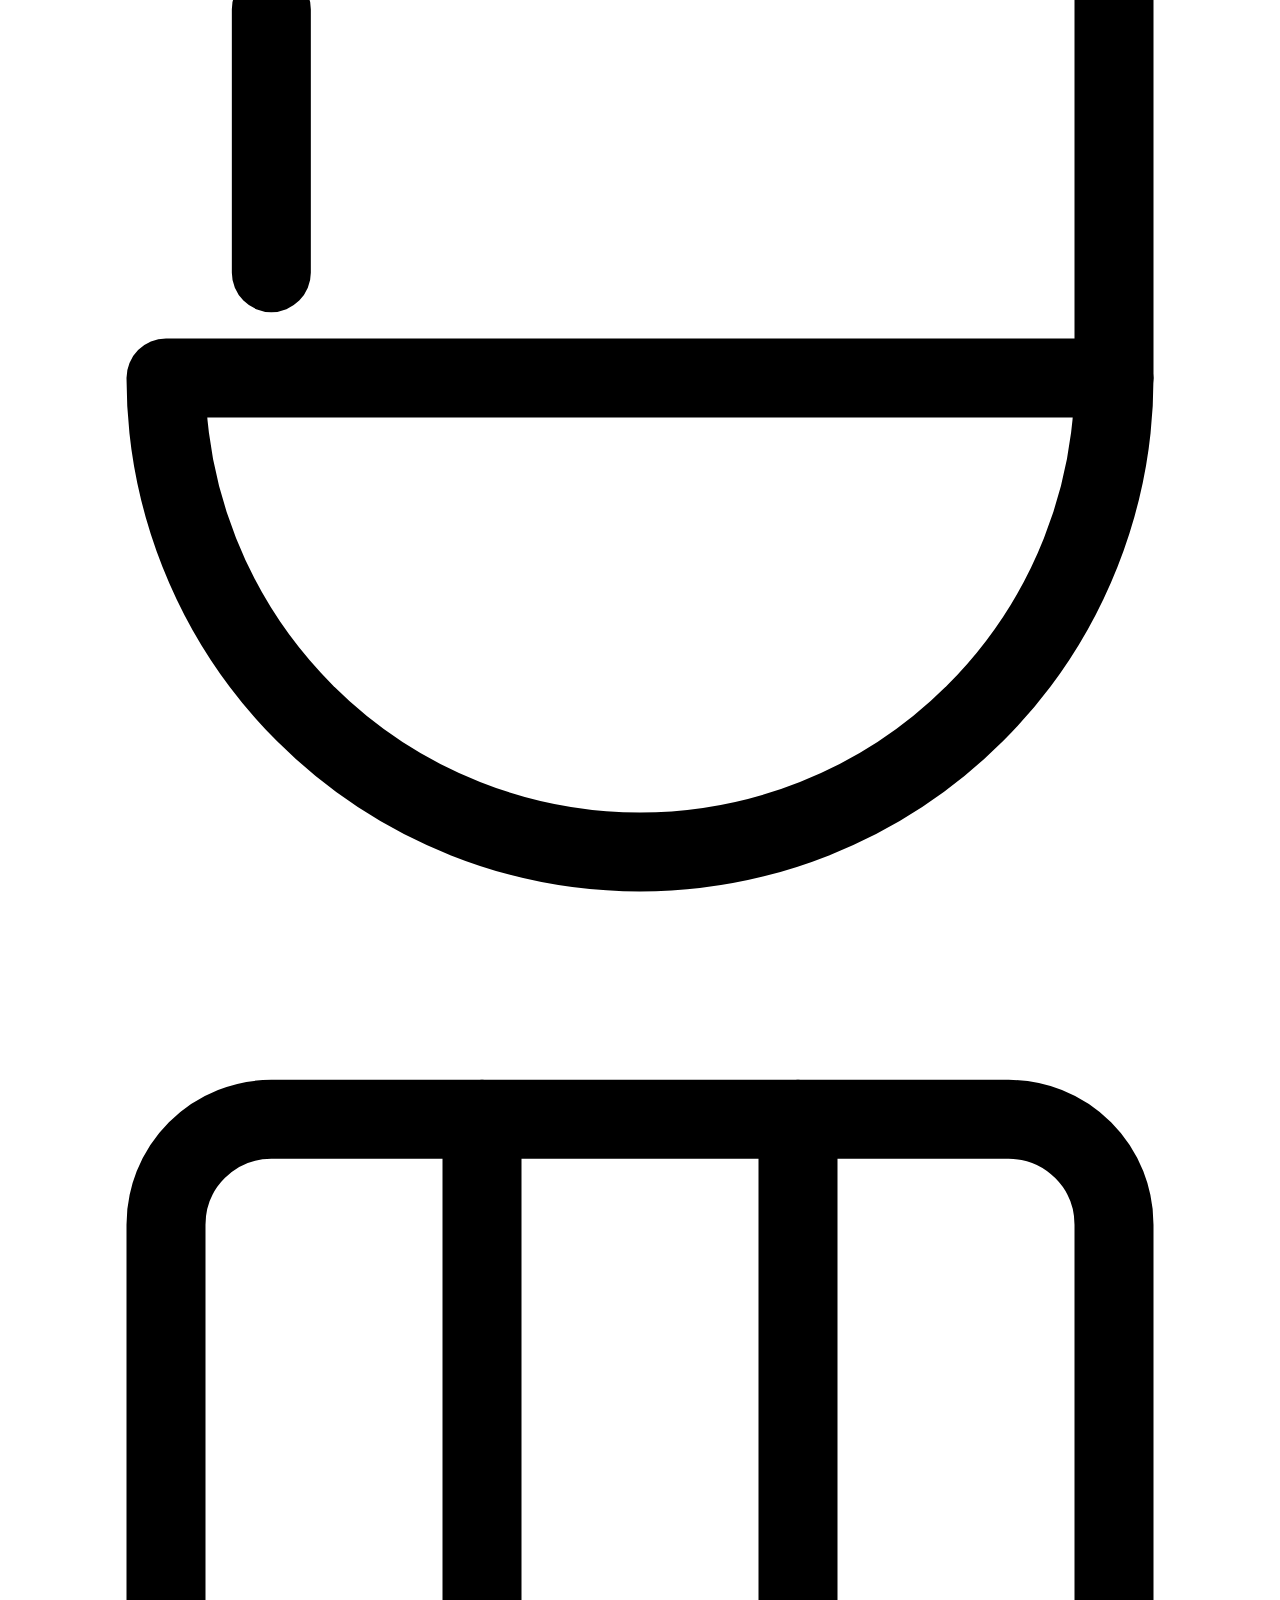
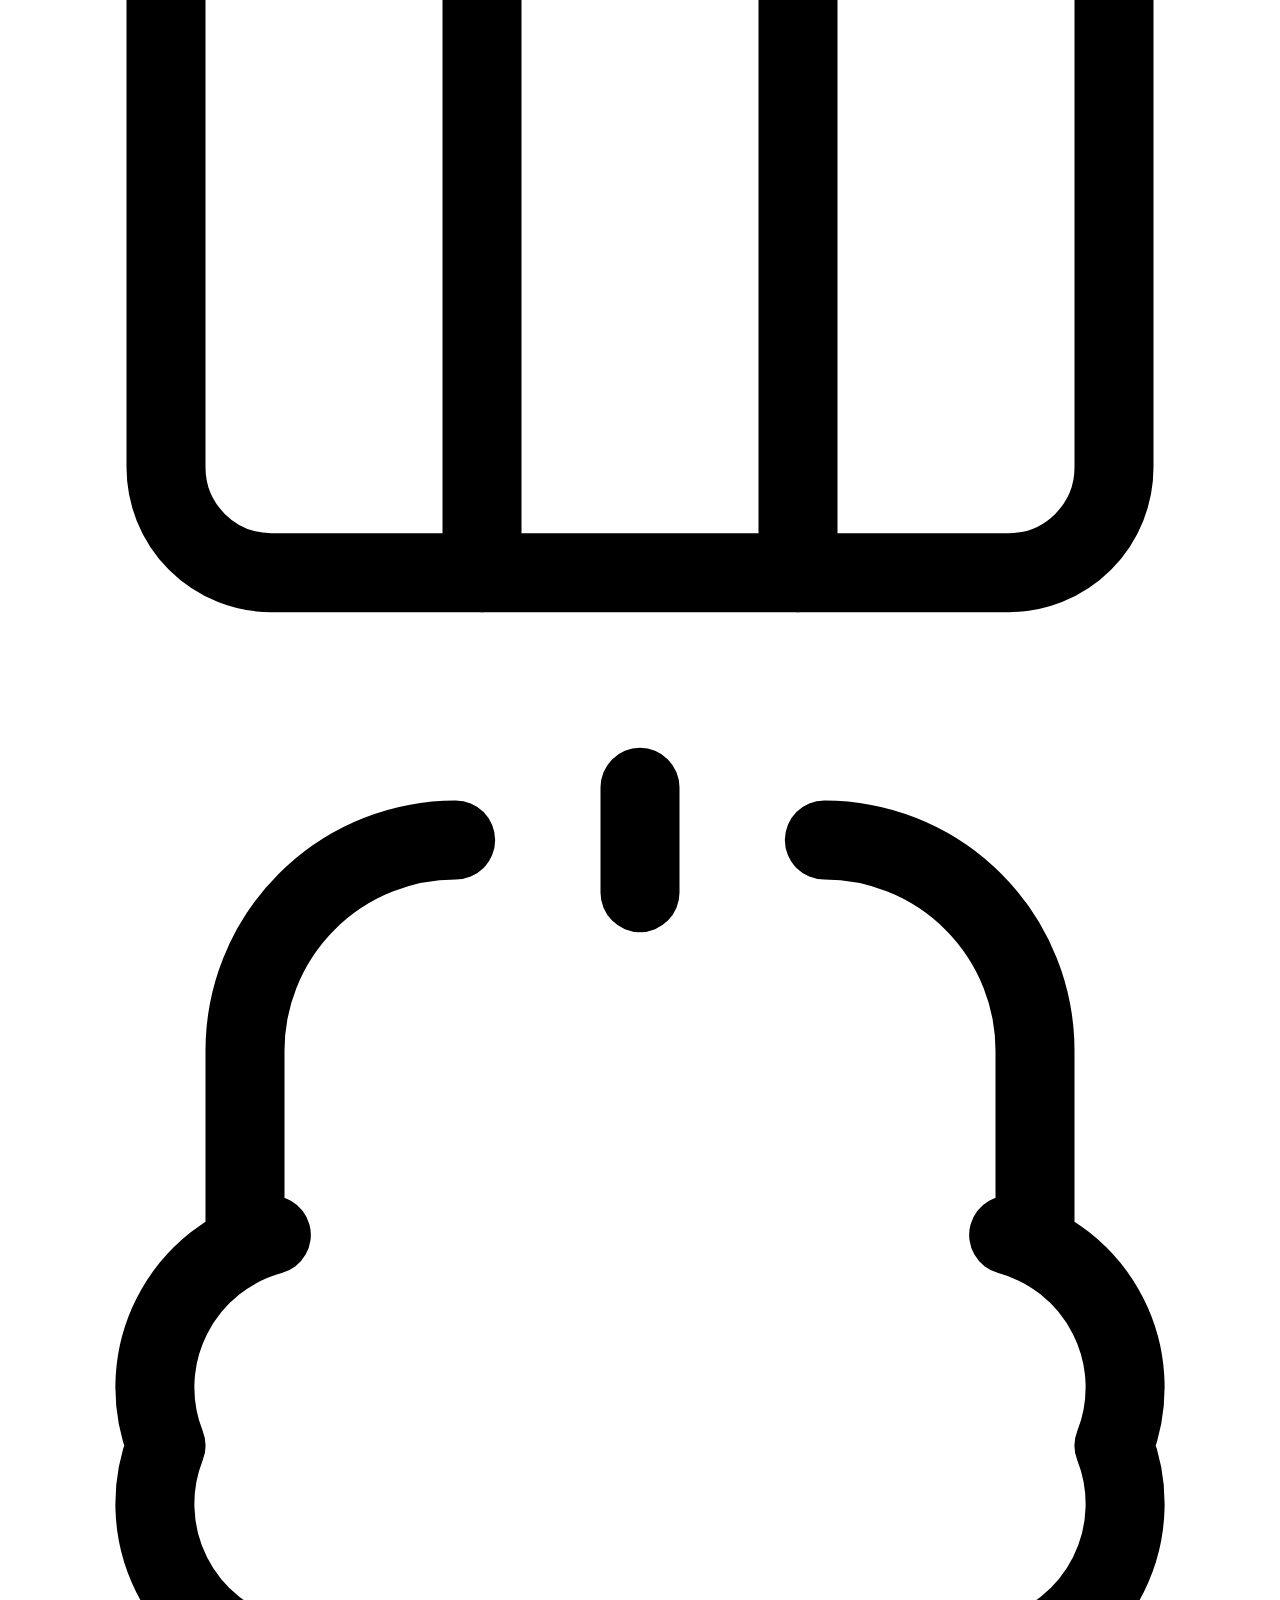
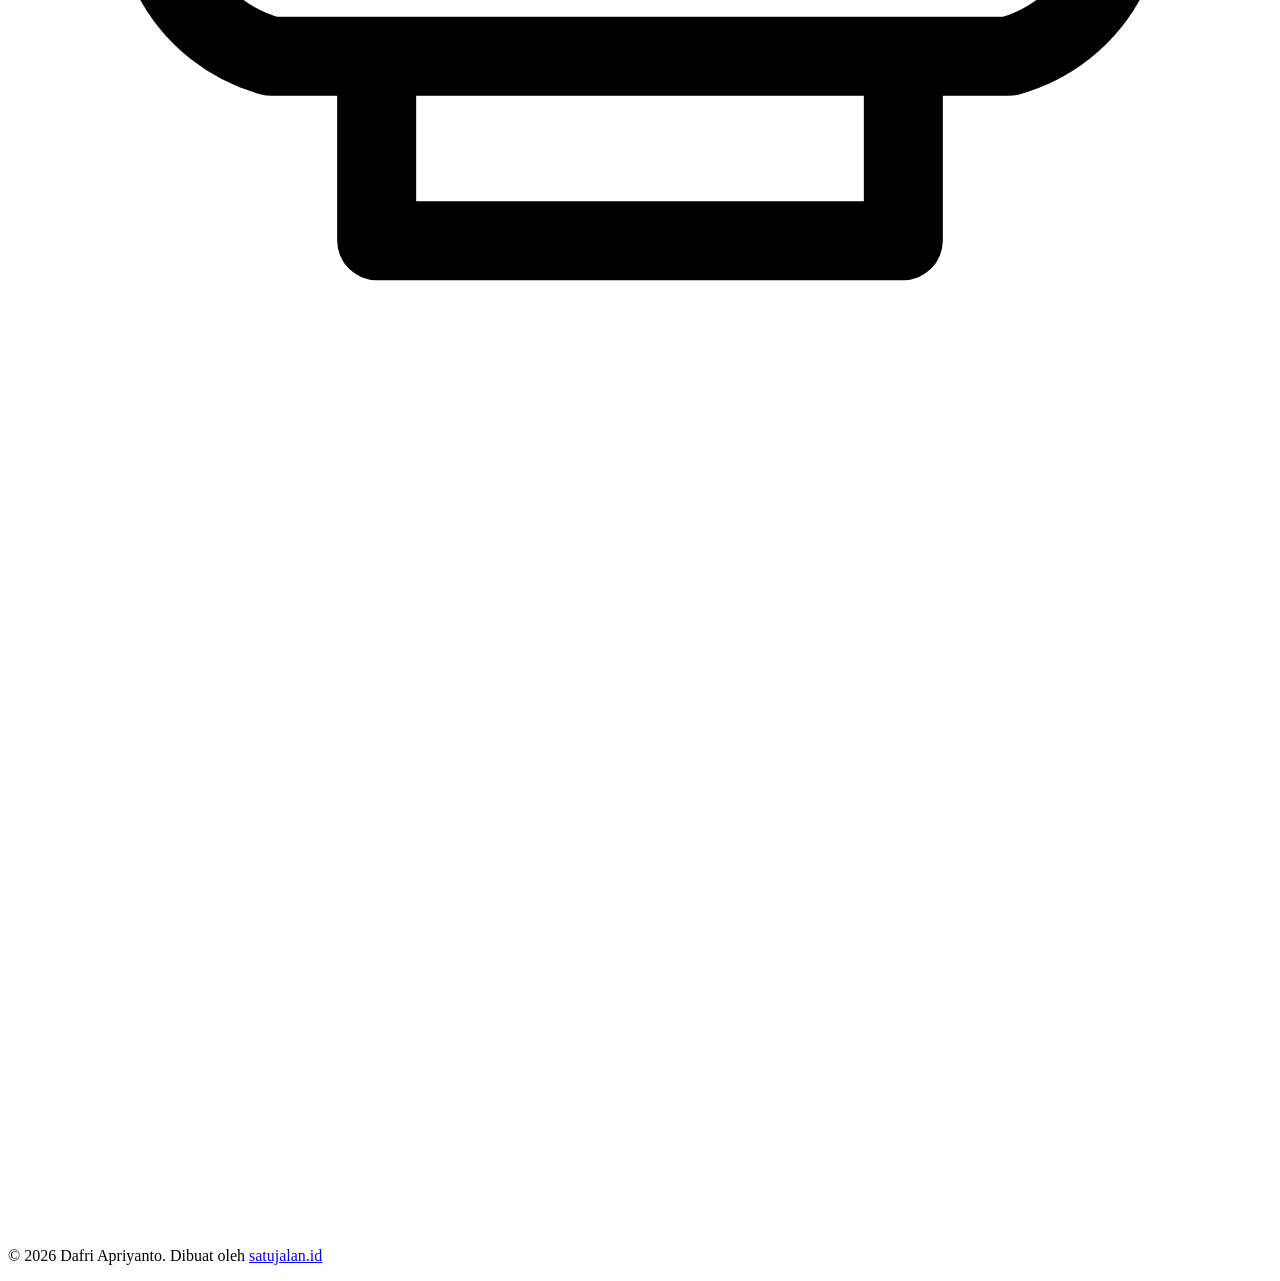
==== commit 65f0badb: "Add files via upload" ====
--- a/index.html
+++ b/index.html
@@ -1 +1 @@
-<!DOCTYPE html><html lang="en" class="LINzvG_variable E_H7JW_variable h-full antialiased"><head><meta charSet="utf-8"/><meta name="viewport" content="width=device-width, initial-scale=1"/><link rel="preload" href="/_next/static/media/2a65768255d6b625-s.p.3u4lli0-axodc.woff2" as="font" crossorigin="" type="font/woff2"/><link rel="preload" href="/_next/static/media/83afe278b6a6bb3c-s.p.2bn3s6zvc0dyp.woff2" as="font" crossorigin="" type="font/woff2"/><link rel="preload" as="image" href="https://flagcdn.com/id.svg"/><link rel="preload" as="image" href="/images/image-4.jpeg"/><link rel="stylesheet" href="/_next/static/chunks/0e1pqm8v9fh30.css" data-precedence="next"/><link rel="preload" as="script" fetchPriority="low" href="/_next/static/chunks/31qp8jfkw0x2h.js"/><script src="/_next/static/chunks/2y1eglqyi_fri.js" async=""></script><script src="/_next/static/chunks/0s7mvllxht1mo.js" async=""></script><script src="/_next/static/chunks/turbopack-3-ry682tkyiqk.js" async=""></script><script src="/_next/static/chunks/18bf8kr5nr7-c.js" async=""></script><script src="/_next/static/chunks/28kard4ugpzz7.js" async=""></script><meta name="next-size-adjust" content=""/><title>Dafri Apriyanto | Professional Chef</title><meta name="description" content="Portfolio of Dafri Apriyanto, a professional chef specializing in Asian Cuisine and culinary operations."/><link rel="icon" href="/favicon.ico?favicon.117ezoe8m31dk.ico" sizes="48x48" type="image/x-icon"/><script src="/_next/static/chunks/0cz1d0mv5g_q7.js" noModule=""></script></head><body class="font-sans min-h-screen"><div hidden=""><!--$--><!--/$--></div><div class="dark"><div class="bg-white text-black dark:bg-[#0a0a0a] dark:text-[#f5f5f0] min-h-screen transition-colors duration-300"><main class="min-h-screen relative"><header class="absolute top-0 left-0 w-full p-4 sm:p-6 z-50 flex justify-between items-start pointer-events-none"><div class="pointer-events-auto flex items-center gap-2 md:gap-3 bg-white/70 dark:bg-black/50 backdrop-blur-md px-4 py-2 rounded-2xl shadow-lg border border-gray-200/50 dark:border-gray-800/50 transition-all hover:scale-105"><svg xmlns="http://www.w3.org/2000/svg" width="18" height="18" viewBox="0 0 24 24" fill="none" stroke="currentColor" stroke-width="2" stroke-linecap="round" stroke-linejoin="round" class="lucide lucide-clock text-blue-500 dark:text-amber-400 animate-pulse" aria-hidden="true"><circle cx="12" cy="12" r="10"></circle><path d="M12 6v6l4 2"></path></svg><div class="flex flex-col"><span class="text-xs md:text-sm font-bold text-gray-800 dark:text-gray-100 tracking-wider">--:--:--</span><span class="text-[10px] md:text-xs text-gray-500 dark:text-gray-400 font-medium uppercase">---</span></div></div><div class="pointer-events-auto flex gap-3"><button class="flex items-center justify-center w-10 h-10 bg-white/70 dark:bg-black/50 backdrop-blur-md border border-gray-200/50 dark:border-gray-800/50 rounded-full hover:scale-110 transition-transform shadow-lg overflow-hidden" title="Switch to English"><img src="https://flagcdn.com/id.svg" width="24" alt="ID" class="rounded-sm"/></button><button class="flex items-center justify-center w-10 h-10 bg-white/70 dark:bg-black/50 backdrop-blur-md border border-gray-200/50 dark:border-gray-800/50 text-black dark:text-white rounded-full hover:scale-110 transition-transform shadow-lg" title="Light Mode"><svg xmlns="http://www.w3.org/2000/svg" width="20" height="20" viewBox="0 0 24 24" fill="none" stroke="currentColor" stroke-width="2" stroke-linecap="round" stroke-linejoin="round" class="lucide lucide-sun" aria-hidden="true"><circle cx="12" cy="12" r="4"></circle><path d="M12 2v2"></path><path d="M12 20v2"></path><path d="m4.93 4.93 1.41 1.41"></path><path d="m17.66 17.66 1.41 1.41"></path><path d="M2 12h2"></path><path d="M20 12h2"></path><path d="m6.34 17.66-1.41 1.41"></path><path d="m19.07 4.93-1.41 1.41"></path></svg></button></div></header><section class="relative min-h-screen flex items-center justify-center overflow-hidden px-4 sm:px-6 lg:px-8 bg-gray-50 dark:bg-[#050505] pt-20 pb-12"><div class="absolute top-0 left-0 w-full h-full overflow-hidden pointer-events-none z-0"><div class="absolute top-[10%] left-[5%] md:left-[15%] w-32 h-32 md:w-48 md:h-48 text-gray-400/40 dark:text-gray-500/30 blur-[3px]"><svg viewBox="0 0 24 24" fill="none" stroke="currentColor" stroke-width="1.5" stroke-linecap="round" stroke-linejoin="round"><path d="m20.24 12.24-5.4 5.4a2.83 2.83 0 0 1-4 0l-1.4-1.4a2.83 2.83 0 0 1 0-4l5.4-5.4M16 8l-8 8M3 21l3-3"></path></svg></div><div class="absolute bottom-[15%] right-[5%] md:right-[15%] w-40 h-40 md:w-56 md:h-56 text-gray-400/40 dark:text-gray-500/30 blur-[4px]"><svg viewBox="0 0 24 24" fill="none" stroke="currentColor" stroke-width="1.5" stroke-linecap="round" stroke-linejoin="round"><path d="M12 21a9 9 0 0 0 9-9H3a9 9 0 0 0 9 9Z"></path><path d="M21 12V3h-4M5 5v5"></path></svg></div><div class="absolute top-[35%] right-[5%] md:right-[10%] w-28 h-28 md:w-40 md:h-40 text-gray-400/40 dark:text-gray-500/30 blur-[3px]"><svg viewBox="0 0 24 24" fill="none" stroke="currentColor" stroke-width="1.5" stroke-linecap="round" stroke-linejoin="round"><rect width="18" height="20" x="3" y="2" rx="2"></rect><path d="M9 2v20"></path><path d="M15 2v20"></path></svg></div><div class="absolute bottom-[25%] left-[5%] md:left-[10%] w-32 h-32 md:w-44 md:h-44 text-gray-400/40 dark:text-gray-500/30 blur-[4px]"><svg viewBox="0 0 24 24" fill="none" stroke="currentColor" stroke-width="1.5" stroke-linecap="round" stroke-linejoin="round"><path d="M12 2v2M8.5 3a4 4 0 0 0-4 4v3.5M15.5 3a4 4 0 0 1 4 4v3.5M5 10.5a3 3 0 0 0-2 4 3 3 0 0 0 2 4h14a3 3 0 0 0 2-4 3 3 0 0 0-2-4M7 18.5V22h10v-3.5"></path></svg></div></div><div class="relative z-10 max-w-4xl mx-auto text-center mt-12 flex flex-col items-center" style="opacity:0"><div class="relative w-40 h-40 md:w-48 md:h-48 mb-8 rounded-full overflow-hidden shadow-[0_20px_50px_rgba(0,0,0,0.3)] dark:shadow-[0_20px_50px_rgba(255,255,255,0.1)] border-4 border-white dark:border-gray-800 cursor-zoom-in" tabindex="0" style="opacity:0;transform:perspective(1000px) translateZ(-100px) scale(0.5) rotateY(90deg)"><img alt="Dafri Apriyanto" decoding="async" data-nimg="fill" class="object-cover" style="position:absolute;height:100%;width:100%;left:0;top:0;right:0;bottom:0;color:transparent" src="/images/image-4.jpeg"/></div><h1 class="text-5xl md:text-7xl font-serif font-extrabold text-black dark:text-white mb-4 tracking-tighter drop-shadow-xl" style="opacity:0;transform:perspective(1000px) translateY(60px) scale(0.8) rotateX(-60deg)">Dafri Apriyanto</h1><p class="text-lg md:text-xl text-gray-600 dark:text-gray-300 mb-8 font-bold tracking-[0.25em] uppercase drop-shadow-md" style="opacity:0;transform:perspective(1000px) translateX(-50px) rotateY(-30deg)">Koki Profesional | Spesialis Masakan Asia &amp; Operasional Dapur</p><div class="max-w-2xl mx-auto text-gray-800 dark:text-gray-200 leading-relaxed mb-12 text-base md:text-lg font-medium drop-shadow-sm" style="opacity:0;transform:translateY(30px) scale(0.9)"><p>Berpengalaman di berbagai posisi dapur mulai dari Dishwasher hingga Steamer. Memiliki dedikasi tinggi pada kebersihan, persiapan bahan, dan kualitas hidangan di lingkungan bertekanan tinggi.</p></div><div class="flex flex-col sm:flex-row items-center justify-center gap-6 w-full sm:w-auto" style="opacity:0;transform:translateY(20px)"><a href="/cv-lengkap-id.pdf" download="" class="px-8 py-3 bg-black text-white dark:bg-white dark:text-black font-semibold rounded-full hover:shadow-xl transition-shadow w-full sm:w-auto text-center" tabindex="0">Unduh CV</a><button class="px-8 py-3 bg-transparent border-2 border-black dark:border-white text-black dark:text-white font-semibold rounded-full hover:bg-gray-50 dark:hover:bg-gray-900 transition-colors w-full sm:w-auto text-center" tabindex="0">Reservasi / Kontak</button></div></div></section><section class="py-24 px-4 sm:px-6 lg:px-8 max-w-4xl mx-auto"><h2 class="text-3xl md:text-4xl font-serif font-bold mb-20 text-center text-black dark:text-white relative" style="opacity:0;transform:translateY(30px)">Perjalanan Karir<div class="absolute -bottom-4 left-1/2 -translate-x-1/2 w-24 h-1 bg-gray-300 dark:bg-gray-700 rounded-full" style="transform:scaleX(0)"></div></h2><div class="space-y-16" style="opacity:0"><div class="relative pl-8 md:pl-0 group" style="opacity:0;transform:perspective(1000px) translateY(50px) scale(0.95) rotateX(30deg)"><div class="md:grid md:grid-cols-4 md:gap-8 items-start"><div class="mb-2 md:mb-0 md:col-span-1 md:text-right pt-1"><span class="text-sm font-semibold text-gray-400 dark:text-gray-500 tracking-[0.15em] uppercase">28 Agustus 2015 - 30 Juni 2017</span></div><div class="relative md:col-span-3 border-l-2 border-gray-200 dark:border-gray-800 pl-8 pb-8 transition-colors duration-300 group-hover:border-gray-400 dark:group-hover:border-gray-600"><div class="absolute w-4 h-4 bg-white dark:bg-[#0a0a0a] border-4 border-gray-400 dark:border-gray-600 rounded-full -left-[9px] top-1.5 transition-transform duration-300 group-hover:scale-125 group-hover:border-black dark:group-hover:border-white" style="transform:scale(0)"></div><h3 class="text-2xl font-bold text-black dark:text-white mb-1">Steamer</h3><h4 class="text-lg text-gray-500 dark:text-gray-400 mb-5 font-medium">The Duck King Batam</h4><p class="text-gray-600 dark:text-gray-300 leading-relaxed mb-6 text-base md:text-lg">Bertanggung jawab atas operasional stasiun pengukusan (steamer), memastikan suhu dan kematangan hidangan dim sum dan masakan lainnya sesuai standar kualitas restoran. Bekerja di lingkungan dapur bertekanan tinggi dengan efisiensi waktu yang ketat.</p><div class="flex flex-wrap gap-2"><span class="text-xs px-4 py-1.5 bg-gray-100 dark:bg-gray-900 border border-gray-200 dark:border-gray-800 text-gray-600 dark:text-gray-400 rounded-full font-medium tracking-wide transition-colors duration-300 group-hover:bg-gray-200 dark:group-hover:bg-gray-800">Mengukus</span><span class="text-xs px-4 py-1.5 bg-gray-100 dark:bg-gray-900 border border-gray-200 dark:border-gray-800 text-gray-600 dark:text-gray-400 rounded-full font-medium tracking-wide transition-colors duration-300 group-hover:bg-gray-200 dark:group-hover:bg-gray-800">Manajemen Waktu</span><span class="text-xs px-4 py-1.5 bg-gray-100 dark:bg-gray-900 border border-gray-200 dark:border-gray-800 text-gray-600 dark:text-gray-400 rounded-full font-medium tracking-wide transition-colors duration-300 group-hover:bg-gray-200 dark:group-hover:bg-gray-800">Kontrol Kualitas</span></div></div></div></div><div class="relative pl-8 md:pl-0 group" style="opacity:0;transform:perspective(1000px) translateY(50px) scale(0.95) rotateX(30deg)"><div class="md:grid md:grid-cols-4 md:gap-8 items-start"><div class="mb-2 md:mb-0 md:col-span-1 md:text-right pt-1"><span class="text-sm font-semibold text-gray-400 dark:text-gray-500 tracking-[0.15em] uppercase">Pengalaman Sebelumnya</span></div><div class="relative md:col-span-3 border-l-2 border-gray-200 dark:border-gray-800 pl-8 pb-8 transition-colors duration-300 group-hover:border-gray-400 dark:group-hover:border-gray-600"><div class="absolute w-4 h-4 bg-white dark:bg-[#0a0a0a] border-4 border-gray-400 dark:border-gray-600 rounded-full -left-[9px] top-1.5 transition-transform duration-300 group-hover:scale-125 group-hover:border-black dark:group-hover:border-white" style="transform:scale(0)"></div><h3 class="text-2xl font-bold text-black dark:text-white mb-1">Commis Chef</h3><h4 class="text-lg text-gray-500 dark:text-gray-400 mb-5 font-medium">Berbagai Restoran &amp; Hotel</h4><p class="text-gray-600 dark:text-gray-300 leading-relaxed mb-6 text-base md:text-lg">Bertindak sebagai koki junior yang membantu Chef de Partie dalam menyiapkan hidangan dan menjaga kelancaran stasiun masak.</p><div class="flex flex-wrap gap-2"><span class="text-xs px-4 py-1.5 bg-gray-100 dark:bg-gray-900 border border-gray-200 dark:border-gray-800 text-gray-600 dark:text-gray-400 rounded-full font-medium tracking-wide transition-colors duration-300 group-hover:bg-gray-200 dark:group-hover:bg-gray-800">Persiapan Makanan</span><span class="text-xs px-4 py-1.5 bg-gray-100 dark:bg-gray-900 border border-gray-200 dark:border-gray-800 text-gray-600 dark:text-gray-400 rounded-full font-medium tracking-wide transition-colors duration-300 group-hover:bg-gray-200 dark:group-hover:bg-gray-800">Manajemen Stasiun</span><span class="text-xs px-4 py-1.5 bg-gray-100 dark:bg-gray-900 border border-gray-200 dark:border-gray-800 text-gray-600 dark:text-gray-400 rounded-full font-medium tracking-wide transition-colors duration-300 group-hover:bg-gray-200 dark:group-hover:bg-gray-800">Kerja Tim</span></div></div></div></div><div class="relative pl-8 md:pl-0 group" style="opacity:0;transform:perspective(1000px) translateY(50px) scale(0.95) rotateX(30deg)"><div class="md:grid md:grid-cols-4 md:gap-8 items-start"><div class="mb-2 md:mb-0 md:col-span-1 md:text-right pt-1"><span class="text-sm font-semibold text-gray-400 dark:text-gray-500 tracking-[0.15em] uppercase">Pengalaman Awal</span></div><div class="relative md:col-span-3 border-l-2 border-gray-200 dark:border-gray-800 pl-8 pb-8 transition-colors duration-300 group-hover:border-gray-400 dark:group-hover:border-gray-600"><div class="absolute w-4 h-4 bg-white dark:bg-[#0a0a0a] border-4 border-gray-400 dark:border-gray-600 rounded-full -left-[9px] top-1.5 transition-transform duration-300 group-hover:scale-125 group-hover:border-black dark:group-hover:border-white" style="transform:scale(0)"></div><h3 class="text-2xl font-bold text-black dark:text-white mb-1">Cook Helper &amp; Kitchen Porter</h3><h4 class="text-lg text-gray-500 dark:text-gray-400 mb-5 font-medium">Berbagai Restoran &amp; Hotel</h4><p class="text-gray-600 dark:text-gray-300 leading-relaxed mb-6 text-base md:text-lg">Menguasai dasar-dasar dapur (mise en place), manajemen stok bahan, serta menjaga standar higienitas dan kebersihan peralatan dapur.</p><div class="flex flex-wrap gap-2"><span class="text-xs px-4 py-1.5 bg-gray-100 dark:bg-gray-900 border border-gray-200 dark:border-gray-800 text-gray-600 dark:text-gray-400 rounded-full font-medium tracking-wide transition-colors duration-300 group-hover:bg-gray-200 dark:group-hover:bg-gray-800">Mise en place</span><span class="text-xs px-4 py-1.5 bg-gray-100 dark:bg-gray-900 border border-gray-200 dark:border-gray-800 text-gray-600 dark:text-gray-400 rounded-full font-medium tracking-wide transition-colors duration-300 group-hover:bg-gray-200 dark:group-hover:bg-gray-800">Manajemen Inventaris</span><span class="text-xs px-4 py-1.5 bg-gray-100 dark:bg-gray-900 border border-gray-200 dark:border-gray-800 text-gray-600 dark:text-gray-400 rounded-full font-medium tracking-wide transition-colors duration-300 group-hover:bg-gray-200 dark:group-hover:bg-gray-800">Kebersihan</span><span class="text-xs px-4 py-1.5 bg-gray-100 dark:bg-gray-900 border border-gray-200 dark:border-gray-800 text-gray-600 dark:text-gray-400 rounded-full font-medium tracking-wide transition-colors duration-300 group-hover:bg-gray-200 dark:group-hover:bg-gray-800">Mencuci Piring</span></div></div></div></div></div></section><section class="py-24 px-4 sm:px-6 lg:px-8 max-w-4xl mx-auto"><div class="bg-white dark:bg-[#111] p-10 md:p-16 rounded-[2rem] border border-gray-100 dark:border-gray-800 text-center shadow-[0_20px_50px_rgba(0,0,0,0.1)] dark:shadow-[0_20px_50px_rgba(255,255,255,0.05)] relative overflow-hidden" style="opacity:0;transform:perspective(1200px) translateY(50px) scale(0.95) rotateX(-15deg)"><div class="absolute top-0 right-0 w-64 h-64 bg-blue-50 dark:bg-blue-900/10 rounded-full blur-3xl -mr-32 -mt-32 pointer-events-none"></div><div class="absolute bottom-0 left-0 w-64 h-64 bg-amber-50 dark:bg-amber-900/10 rounded-full blur-3xl -ml-32 -mb-32 pointer-events-none"></div><div class="relative z-10"><h2 class="text-3xl md:text-5xl font-serif font-extrabold mb-6 text-black dark:text-white drop-shadow-lg" style="opacity:0;transform:translateY(30px) scale(0.9)">Hubungi Kami</h2><p class="text-gray-600 dark:text-gray-400 mb-12 text-lg max-w-2xl mx-auto leading-relaxed font-medium" style="opacity:0;transform:translateX(-30px)">Tertarik dengan hidangan kami? Hubungi langsung melalui WhatsApp, Facebook, atau Email untuk reservasi atau pertanyaan lainnya.</p><div class="flex flex-col sm:flex-row gap-4 justify-center items-center" style="opacity:0"><a href="https://wa.me/6282379256419" target="_blank" rel="noopener noreferrer" class="w-full sm:w-auto bg-[#25D366] text-white font-semibold py-4 px-8 rounded-xl hover:bg-[#20bd5a] transition-all shadow-lg shadow-[#25D366]/30 flex items-center justify-center gap-3" tabindex="0" style="opacity:0;transform:scale(0.8)"><svg xmlns="http://www.w3.org/2000/svg" width="22" height="22" viewBox="0 0 24 24" fill="none" stroke="currentColor" stroke-width="2.5" stroke-linecap="round" stroke-linejoin="round"><path d="M22 16.92v3a2 2 0 0 1-2.18 2 19.79 19.79 0 0 1-8.63-3.07 19.5 19.5 0 0 1-6-6 19.79 19.79 0 0 1-3.07-8.67A2 2 0 0 1 4.11 2h3a2 2 0 0 1 2 1.72 12.84 12.84 0 0 0 .7 2.81 2 2 0 0 1-.45 2.11L8.09 9.91a16 16 0 0 0 6 6l1.27-1.27a2 2 0 0 1 2.11-.45 12.84 12.84 0 0 0 2.81.7A2 2 0 0 1 22 16.92z"></path></svg>WhatsApp</a><a href="https://www.facebook.com/share/19ee4hdnrS/" target="_blank" rel="noopener noreferrer" class="w-full sm:w-auto bg-[#1877F2] text-white font-semibold py-4 px-8 rounded-xl hover:bg-[#166fe5] transition-all shadow-lg shadow-[#1877F2]/30 flex items-center justify-center gap-3" tabindex="0" style="opacity:0;transform:scale(0.8)"><svg xmlns="http://www.w3.org/2000/svg" width="22" height="22" viewBox="0 0 24 24" fill="none" stroke="currentColor" stroke-width="2.5" stroke-linecap="round" stroke-linejoin="round"><path d="M18 2h-3a5 5 0 0 0-5 5v3H7v4h3v8h4v-8h3l1-4h-4V7a1 1 0 0 1 1-1h3z"></path></svg>Facebook</a><a href="mailto:contact@dafriapriyanto.com" class="w-full sm:w-auto bg-gray-200 text-black dark:bg-gray-800 dark:text-white font-semibold py-4 px-8 rounded-xl hover:bg-gray-300 dark:hover:bg-gray-700 transition-all shadow-lg flex items-center justify-center gap-3" tabindex="0" style="opacity:0;transform:scale(0.8)"><svg xmlns="http://www.w3.org/2000/svg" width="22" height="22" viewBox="0 0 24 24" fill="none" stroke="currentColor" stroke-width="2.5" stroke-linecap="round" stroke-linejoin="round"><rect width="20" height="16" x="2" y="4" rx="2"></rect><path d="m22 7-8.97 5.7a1.94 1.94 0 0 1-2.06 0L2 7"></path></svg>Email</a></div></div></div></section><footer class="py-8 text-center text-gray-600 dark:text-gray-400 text-sm border-t border-gray-200 dark:border-gray-900 mt-12"><p>© 2026 <!-- -->Dafri Apriyanto<!-- -->. <!-- -->Dibuat oleh <a href="https://satujalan.id" target="_blank" rel="noopener noreferrer" class="font-semibold text-gray-800 dark:text-gray-200 hover:text-blue-500 dark:hover:text-blue-400 transition-colors">satujalan.id</a></p></footer></main><!--$--><!--/$--></div></div><script id="_R_">(globalThis["TURBOPACK"] || (globalThis["TURBOPACK"] = [])).push({"otherChunks":["static/chunks/31qp8jfkw0x2h.js","static/chunks/2y1eglqyi_fri.js","static/chunks/0s7mvllxht1mo.js"],"runtimeModuleIds":[94553]});</script><script src="/_next/static/chunks/31qp8jfkw0x2h.js" async=""></script><script>(self.__next_f=self.__next_f||[]).push([0])</script><script>self.__next_f.push([1,"1:\"$Sreact.fragment\"\n2:\"/_next/static/chunks/18bf8kr5nr7-c.js\"\n3:I[30824,[\"$2\"],\"Providers\"]\n4:I[78994,[\"$2\"],\"default\"]\n5:I[39756,[\"$2\"],\"default\"]\n6:I[37457,[\"$2\"],\"default\"]\n8:I[47257,[\"$2\"],\"ClientPageRoot\"]\n9:\"/_next/static/chunks/28kard4ugpzz7.js\"\na:I[52683,[\"$2\",\"$9\"],\"default\"]\nd:I[97367,[\"$2\"],\"OutletBoundary\"]\ne:\"$Sreact.suspense\"\n10:\"ViewportBoundary\"\n11:I[97367,[\"$2\"],\"$10\"]\n13:\"MetadataBoundary\"\n14:I[97367,[\"$2\"],\"$13\"]\n16:I[68027,[\"$2\"],\"default\",1]\n:HL[\"/_next/static/chunks/0e1pqm8v9fh30.css\",\"style\"]\n:HL[\"/_next/static/media/2a65768255d6b625-s.p.3u4lli0-axodc.woff2\",\"font\",{\"crossOrigin\":\"\",\"type\":\"font/woff2\"}]\n:HL[\"/_next/static/media/83afe278b6a6bb3c-s.p.2bn3s6zvc0dyp.woff2\",\"font\",{\"crossOrigin\":\"\",\"type\":\"font/woff2\"}]\n7:[[\"children\",{\"s\":\"__PAGE__\",\"h\":512,\"d\":{\"r\":[\"$\",\"$1\",\"c\",{\"children\":[[\"$\",\"$L8\",null,{\"Component\":\"$a\",\"serverProvidedParams\":{\"searchParams\":{},\"params\":{},\"promises\":[\"$@b\",\"$@c\"]}}],[[\"$\",\"script\",\"script-0\",{\"src\":\"/_next/static/chunks/28kard4ugpzz7.js\",\"async\":true,\"nonce\":\"$undefined\"}]],[\"$\",\"$Ld\",null,{\"children\":[\"$\",\"$e\",null,{\"name\":\"Next.MetadataOutlet\",\"children\":\"$@f\"}]}]]}],\"p\":false,\"v\":null}}]]\n"])</script><script>self.__next_f.push([1,"0:{\"P\":null,\"c\":[\"\",\"\"],\"q\":\"\",\"i\":false,\"t\":{\"t\":{\"s\":\"\",\"h\":528,\"d\":{\"r\":[\"$\",\"$1\",\"c\",{\"children\":[[[\"$\",\"link\",\"0\",{\"rel\":\"stylesheet\",\"href\":\"/_next/static/chunks/0e1pqm8v9fh30.css\",\"precedence\":\"next\",\"crossOrigin\":\"$undefined\",\"nonce\":\"$undefined\"}],[\"$\",\"script\",\"script-0\",{\"src\":\"/_next/static/chunks/18bf8kr5nr7-c.js\",\"async\":true,\"nonce\":\"$undefined\"}]],[\"$\",\"html\",null,{\"lang\":\"en\",\"className\":\"LINzvG_variable E_H7JW_variable h-full antialiased\",\"suppressHydrationWarning\":true,\"children\":[\"$\",\"body\",null,{\"className\":\"font-sans min-h-screen\",\"children\":[\"$\",\"$L3\",null,{\"children\":[[\"$\",\"$L4\",null,{}],[\"$\",\"$L5\",null,{\"parallelRouterKey\":\"children\",\"error\":\"$undefined\",\"errorStyles\":\"$undefined\",\"errorScripts\":\"$undefined\",\"template\":[\"$\",\"$L6\",null,{}],\"templateStyles\":\"$undefined\",\"templateScripts\":\"$undefined\",\"notFound\":[[[\"$\",\"title\",null,{\"children\":\"404: This page could not be found.\"}],[\"$\",\"div\",null,{\"style\":{\"fontFamily\":\"system-ui,\\\"Segoe UI\\\",Roboto,Helvetica,Arial,sans-serif,\\\"Apple Color Emoji\\\",\\\"Segoe UI Emoji\\\"\",\"height\":\"100vh\",\"textAlign\":\"center\",\"display\":\"flex\",\"flexDirection\":\"column\",\"alignItems\":\"center\",\"justifyContent\":\"center\"},\"children\":[\"$\",\"div\",null,{\"children\":[[\"$\",\"style\",null,{\"dangerouslySetInnerHTML\":{\"__html\":\"body{color:#000;background:#fff;margin:0}.next-error-h1{border-right:1px solid rgba(0,0,0,.3)}@media (prefers-color-scheme:dark){body{color:#fff;background:#000}.next-error-h1{border-right:1px solid rgba(255,255,255,.3)}}\"}}],[\"$\",\"h1\",null,{\"className\":\"next-error-h1\",\"style\":{\"display\":\"inline-block\",\"margin\":\"0 20px 0 0\",\"padding\":\"0 23px 0 0\",\"fontSize\":24,\"fontWeight\":500,\"verticalAlign\":\"top\",\"lineHeight\":\"49px\"},\"children\":404}],[\"$\",\"div\",null,{\"style\":{\"display\":\"inline-block\"},\"children\":[\"$\",\"h2\",null,{\"style\":{\"fontSize\":14,\"fontWeight\":400,\"lineHeight\":\"49px\",\"margin\":0},\"children\":\"This page could not be found.\"}]}]]}]}]],[]],\"forbidden\":\"$undefined\",\"unauthorized\":\"$undefined\"}]]}]}]}]]}],\"p\":false,\"v\":null},\"c\":\"$Q7\"},\"h\":{\"r\":[\"$\",\"$1\",\"h\",{\"children\":[null,[\"$\",\"$L11\",null,{\"children\":\"$L12\"}],[\"$\",\"$L14\",null,{\"children\":[[\"$\",\"div\",null,{\"hidden\":true,\"children\":[\"$\",\"$e\",null,{\"name\":\"Next.Metadata\",\"children\":\"$L15\"}]}],null]}],[\"$\",\"meta\",null,{\"name\":\"next-size-adjust\",\"content\":\"\"}]]}],\"p\":false,\"v\":null}},\"m\":\"$undefined\",\"G\":[\"$16\",[[\"$\",\"link\",\"0\",{\"rel\":\"stylesheet\",\"href\":\"/_next/static/chunks/0e1pqm8v9fh30.css\",\"precedence\":\"next\",\"crossOrigin\":\"$undefined\",\"nonce\":\"$undefined\"}]]],\"S\":true,\"r\":\"$undefined\",\"s\":\"$undefined\",\"a\":\"$undefined\",\"l\":\"$undefined\",\"p\":\"$undefined\",\"d\":\"$undefined\",\"b\":\"kyGAxAonvZfMGnBxxggo1\"}\n"])</script><script>self.__next_f.push([1,"b:{}\nc:\"$7:0:1:d:r:props:children:0:props:serverProvidedParams:params\"\n"])</script><script>self.__next_f.push([1,"12:[[\"$\",\"meta\",\"0\",{\"charSet\":\"utf-8\"}],[\"$\",\"meta\",\"1\",{\"name\":\"viewport\",\"content\":\"width=device-width, initial-scale=1\"}]]\n"])</script><script>self.__next_f.push([1,"17:I[27201,[\"$2\"],\"IconMark\"]\nf:null\n15:[[\"$\",\"title\",\"0\",{\"children\":\"Dafri Apriyanto | Professional Chef\"}],[\"$\",\"meta\",\"1\",{\"name\":\"description\",\"content\":\"Portfolio of Dafri Apriyanto, a professional chef specializing in Asian Cuisine and culinary operations.\"}],[\"$\",\"link\",\"2\",{\"rel\":\"icon\",\"href\":\"/favicon.ico?favicon.117ezoe8m31dk.ico\",\"sizes\":\"48x48\",\"type\":\"image/x-icon\"}],[\"$\",\"$L17\",\"3\",{}]]\n"])</script></body></html>+<!DOCTYPE html><html lang="en" class="LINzvG_variable E_H7JW_variable h-full antialiased"><head><meta charSet="utf-8"/><meta name="viewport" content="width=device-width, initial-scale=1"/><link rel="preload" href="/cv-dafri/_next/static/media/2a65768255d6b625-s.p.3u4lli0-axodc.woff2" as="font" crossorigin="" type="font/woff2"/><link rel="preload" href="/cv-dafri/_next/static/media/83afe278b6a6bb3c-s.p.2bn3s6zvc0dyp.woff2" as="font" crossorigin="" type="font/woff2"/><link rel="preload" as="image" href="https://flagcdn.com/id.svg"/><link rel="preload" as="image" href="/images/image-4.jpeg"/><link rel="stylesheet" href="/cv-dafri/_next/static/chunks/0e1pqm8v9fh30.css" data-precedence="next"/><link rel="preload" as="script" fetchPriority="low" href="/cv-dafri/_next/static/chunks/31qp8jfkw0x2h.js"/><script src="/cv-dafri/_next/static/chunks/2c1tg_vo1505z.js" async=""></script><script src="/cv-dafri/_next/static/chunks/0s7mvllxht1mo.js" async=""></script><script src="/cv-dafri/_next/static/chunks/turbopack-1pa6p1eku1dzo.js" async=""></script><script src="/cv-dafri/_next/static/chunks/18bf8kr5nr7-c.js" async=""></script><script src="/cv-dafri/_next/static/chunks/3a1hz74gt-uvj.js" async=""></script><meta name="next-size-adjust" content=""/><title>Dafri Apriyanto | Professional Chef</title><meta name="description" content="Portfolio of Dafri Apriyanto, a professional chef specializing in Asian Cuisine and culinary operations."/><link rel="icon" href="/cv-dafri/favicon.ico?favicon.117ezoe8m31dk.ico" sizes="48x48" type="image/x-icon"/><script src="/cv-dafri/_next/static/chunks/0cz1d0mv5g_q7.js" noModule=""></script></head><body class="font-sans min-h-screen"><div hidden=""><!--$--><!--/$--></div><div class="dark"><div class="bg-white text-black dark:bg-[#0a0a0a] dark:text-[#f5f5f0] min-h-screen transition-colors duration-300"><main class="min-h-screen relative"><header class="absolute top-0 left-0 w-full p-4 sm:p-6 z-50 flex justify-between items-start pointer-events-none"><div class="pointer-events-auto flex items-center gap-2 md:gap-3 bg-white/70 dark:bg-black/50 backdrop-blur-md px-4 py-2 rounded-2xl shadow-lg border border-gray-200/50 dark:border-gray-800/50 transition-all hover:scale-105"><svg xmlns="http://www.w3.org/2000/svg" width="18" height="18" viewBox="0 0 24 24" fill="none" stroke="currentColor" stroke-width="2" stroke-linecap="round" stroke-linejoin="round" class="lucide lucide-clock text-blue-500 dark:text-amber-400 animate-pulse" aria-hidden="true"><circle cx="12" cy="12" r="10"></circle><path d="M12 6v6l4 2"></path></svg><div class="flex flex-col"><span class="text-xs md:text-sm font-bold text-gray-800 dark:text-gray-100 tracking-wider">--:--:--</span><span class="text-[10px] md:text-xs text-gray-500 dark:text-gray-400 font-medium uppercase">---</span></div></div><div class="pointer-events-auto flex gap-3"><button class="flex items-center justify-center w-10 h-10 bg-white/70 dark:bg-black/50 backdrop-blur-md border border-gray-200/50 dark:border-gray-800/50 rounded-full hover:scale-110 transition-transform shadow-lg overflow-hidden" title="Switch to English"><img src="https://flagcdn.com/id.svg" width="24" alt="ID" class="rounded-sm"/></button><button class="flex items-center justify-center w-10 h-10 bg-white/70 dark:bg-black/50 backdrop-blur-md border border-gray-200/50 dark:border-gray-800/50 text-black dark:text-white rounded-full hover:scale-110 transition-transform shadow-lg" title="Light Mode"><svg xmlns="http://www.w3.org/2000/svg" width="20" height="20" viewBox="0 0 24 24" fill="none" stroke="currentColor" stroke-width="2" stroke-linecap="round" stroke-linejoin="round" class="lucide lucide-sun" aria-hidden="true"><circle cx="12" cy="12" r="4"></circle><path d="M12 2v2"></path><path d="M12 20v2"></path><path d="m4.93 4.93 1.41 1.41"></path><path d="m17.66 17.66 1.41 1.41"></path><path d="M2 12h2"></path><path d="M20 12h2"></path><path d="m6.34 17.66-1.41 1.41"></path><path d="m19.07 4.93-1.41 1.41"></path></svg></button></div></header><section class="relative min-h-screen flex items-center justify-center overflow-hidden px-4 sm:px-6 lg:px-8 bg-gray-50 dark:bg-[#050505] pt-20 pb-12"><div class="absolute top-0 left-0 w-full h-full overflow-hidden pointer-events-none z-0"><div class="absolute top-[10%] left-[5%] md:left-[15%] w-32 h-32 md:w-48 md:h-48 text-gray-400/40 dark:text-gray-500/30 blur-[3px]"><svg viewBox="0 0 24 24" fill="none" stroke="currentColor" stroke-width="1.5" stroke-linecap="round" stroke-linejoin="round"><path d="m20.24 12.24-5.4 5.4a2.83 2.83 0 0 1-4 0l-1.4-1.4a2.83 2.83 0 0 1 0-4l5.4-5.4M16 8l-8 8M3 21l3-3"></path></svg></div><div class="absolute bottom-[15%] right-[5%] md:right-[15%] w-40 h-40 md:w-56 md:h-56 text-gray-400/40 dark:text-gray-500/30 blur-[4px]"><svg viewBox="0 0 24 24" fill="none" stroke="currentColor" stroke-width="1.5" stroke-linecap="round" stroke-linejoin="round"><path d="M12 21a9 9 0 0 0 9-9H3a9 9 0 0 0 9 9Z"></path><path d="M21 12V3h-4M5 5v5"></path></svg></div><div class="absolute top-[35%] right-[5%] md:right-[10%] w-28 h-28 md:w-40 md:h-40 text-gray-400/40 dark:text-gray-500/30 blur-[3px]"><svg viewBox="0 0 24 24" fill="none" stroke="currentColor" stroke-width="1.5" stroke-linecap="round" stroke-linejoin="round"><rect width="18" height="20" x="3" y="2" rx="2"></rect><path d="M9 2v20"></path><path d="M15 2v20"></path></svg></div><div class="absolute bottom-[25%] left-[5%] md:left-[10%] w-32 h-32 md:w-44 md:h-44 text-gray-400/40 dark:text-gray-500/30 blur-[4px]"><svg viewBox="0 0 24 24" fill="none" stroke="currentColor" stroke-width="1.5" stroke-linecap="round" stroke-linejoin="round"><path d="M12 2v2M8.5 3a4 4 0 0 0-4 4v3.5M15.5 3a4 4 0 0 1 4 4v3.5M5 10.5a3 3 0 0 0-2 4 3 3 0 0 0 2 4h14a3 3 0 0 0 2-4 3 3 0 0 0-2-4M7 18.5V22h10v-3.5"></path></svg></div></div><div class="relative z-10 max-w-4xl mx-auto text-center mt-12 flex flex-col items-center" style="opacity:0"><div class="relative w-40 h-40 md:w-48 md:h-48 mb-8 rounded-full overflow-hidden shadow-[0_20px_50px_rgba(0,0,0,0.3)] dark:shadow-[0_20px_50px_rgba(255,255,255,0.1)] border-4 border-white dark:border-gray-800 cursor-zoom-in" tabindex="0" style="opacity:0;transform:perspective(1000px) translateZ(-100px) scale(0.5) rotateY(90deg)"><img alt="Dafri Apriyanto" decoding="async" data-nimg="fill" class="object-cover" style="position:absolute;height:100%;width:100%;left:0;top:0;right:0;bottom:0;color:transparent" src="/images/image-4.jpeg"/></div><h1 class="text-5xl md:text-7xl font-serif font-extrabold text-black dark:text-white mb-4 tracking-tighter drop-shadow-xl" style="opacity:0;transform:perspective(1000px) translateY(60px) scale(0.8) rotateX(-60deg)">Dafri Apriyanto</h1><p class="text-lg md:text-xl text-gray-600 dark:text-gray-300 mb-8 font-bold tracking-[0.25em] uppercase drop-shadow-md" style="opacity:0;transform:perspective(1000px) translateX(-50px) rotateY(-30deg)">Koki Profesional | Spesialis Masakan Asia &amp; Operasional Dapur</p><div class="max-w-2xl mx-auto text-gray-800 dark:text-gray-200 leading-relaxed mb-12 text-base md:text-lg font-medium drop-shadow-sm" style="opacity:0;transform:translateY(30px) scale(0.9)"><p>Berpengalaman di berbagai posisi dapur mulai dari Dishwasher hingga Steamer. Memiliki dedikasi tinggi pada kebersihan, persiapan bahan, dan kualitas hidangan di lingkungan bertekanan tinggi.</p></div><div class="flex flex-col sm:flex-row items-center justify-center gap-6 w-full sm:w-auto" style="opacity:0;transform:translateY(20px)"><a href="/cv-dafri/cv-lengkap-id.pdf" download="" class="px-8 py-3 bg-black text-white dark:bg-white dark:text-black font-semibold rounded-full hover:shadow-xl transition-shadow w-full sm:w-auto text-center" tabindex="0">Unduh CV</a><button class="px-8 py-3 bg-transparent border-2 border-black dark:border-white text-black dark:text-white font-semibold rounded-full hover:bg-gray-50 dark:hover:bg-gray-900 transition-colors w-full sm:w-auto text-center" tabindex="0">Reservasi / Kontak</button></div></div></section><section class="py-24 px-4 sm:px-6 lg:px-8 max-w-4xl mx-auto"><h2 class="text-3xl md:text-4xl font-serif font-bold mb-20 text-center text-black dark:text-white relative" style="opacity:0;transform:translateY(30px)">Perjalanan Karir<div class="absolute -bottom-4 left-1/2 -translate-x-1/2 w-24 h-1 bg-gray-300 dark:bg-gray-700 rounded-full" style="transform:scaleX(0)"></div></h2><div class="space-y-16" style="opacity:0"><div class="relative pl-8 md:pl-0 group" style="opacity:0;transform:perspective(1000px) translateY(50px) scale(0.95) rotateX(30deg)"><div class="md:grid md:grid-cols-4 md:gap-8 items-start"><div class="mb-2 md:mb-0 md:col-span-1 md:text-right pt-1"><span class="text-sm font-semibold text-gray-400 dark:text-gray-500 tracking-[0.15em] uppercase">28 Agustus 2015 - 30 Juni 2017</span></div><div class="relative md:col-span-3 border-l-2 border-gray-200 dark:border-gray-800 pl-8 pb-8 transition-colors duration-300 group-hover:border-gray-400 dark:group-hover:border-gray-600"><div class="absolute w-4 h-4 bg-white dark:bg-[#0a0a0a] border-4 border-gray-400 dark:border-gray-600 rounded-full -left-[9px] top-1.5 transition-transform duration-300 group-hover:scale-125 group-hover:border-black dark:group-hover:border-white" style="transform:scale(0)"></div><h3 class="text-2xl font-bold text-black dark:text-white mb-1">Steamer</h3><h4 class="text-lg text-gray-500 dark:text-gray-400 mb-5 font-medium">The Duck King Batam</h4><p class="text-gray-600 dark:text-gray-300 leading-relaxed mb-6 text-base md:text-lg">Bertanggung jawab atas operasional stasiun pengukusan (steamer), memastikan suhu dan kematangan hidangan dim sum dan masakan lainnya sesuai standar kualitas restoran. Bekerja di lingkungan dapur bertekanan tinggi dengan efisiensi waktu yang ketat.</p><div class="flex flex-wrap gap-2"><span class="text-xs px-4 py-1.5 bg-gray-100 dark:bg-gray-900 border border-gray-200 dark:border-gray-800 text-gray-600 dark:text-gray-400 rounded-full font-medium tracking-wide transition-colors duration-300 group-hover:bg-gray-200 dark:group-hover:bg-gray-800">Mengukus</span><span class="text-xs px-4 py-1.5 bg-gray-100 dark:bg-gray-900 border border-gray-200 dark:border-gray-800 text-gray-600 dark:text-gray-400 rounded-full font-medium tracking-wide transition-colors duration-300 group-hover:bg-gray-200 dark:group-hover:bg-gray-800">Manajemen Waktu</span><span class="text-xs px-4 py-1.5 bg-gray-100 dark:bg-gray-900 border border-gray-200 dark:border-gray-800 text-gray-600 dark:text-gray-400 rounded-full font-medium tracking-wide transition-colors duration-300 group-hover:bg-gray-200 dark:group-hover:bg-gray-800">Kontrol Kualitas</span></div></div></div></div><div class="relative pl-8 md:pl-0 group" style="opacity:0;transform:perspective(1000px) translateY(50px) scale(0.95) rotateX(30deg)"><div class="md:grid md:grid-cols-4 md:gap-8 items-start"><div class="mb-2 md:mb-0 md:col-span-1 md:text-right pt-1"><span class="text-sm font-semibold text-gray-400 dark:text-gray-500 tracking-[0.15em] uppercase">Pengalaman Sebelumnya</span></div><div class="relative md:col-span-3 border-l-2 border-gray-200 dark:border-gray-800 pl-8 pb-8 transition-colors duration-300 group-hover:border-gray-400 dark:group-hover:border-gray-600"><div class="absolute w-4 h-4 bg-white dark:bg-[#0a0a0a] border-4 border-gray-400 dark:border-gray-600 rounded-full -left-[9px] top-1.5 transition-transform duration-300 group-hover:scale-125 group-hover:border-black dark:group-hover:border-white" style="transform:scale(0)"></div><h3 class="text-2xl font-bold text-black dark:text-white mb-1">Commis Chef</h3><h4 class="text-lg text-gray-500 dark:text-gray-400 mb-5 font-medium">Berbagai Restoran &amp; Hotel</h4><p class="text-gray-600 dark:text-gray-300 leading-relaxed mb-6 text-base md:text-lg">Bertindak sebagai koki junior yang membantu Chef de Partie dalam menyiapkan hidangan dan menjaga kelancaran stasiun masak.</p><div class="flex flex-wrap gap-2"><span class="text-xs px-4 py-1.5 bg-gray-100 dark:bg-gray-900 border border-gray-200 dark:border-gray-800 text-gray-600 dark:text-gray-400 rounded-full font-medium tracking-wide transition-colors duration-300 group-hover:bg-gray-200 dark:group-hover:bg-gray-800">Persiapan Makanan</span><span class="text-xs px-4 py-1.5 bg-gray-100 dark:bg-gray-900 border border-gray-200 dark:border-gray-800 text-gray-600 dark:text-gray-400 rounded-full font-medium tracking-wide transition-colors duration-300 group-hover:bg-gray-200 dark:group-hover:bg-gray-800">Manajemen Stasiun</span><span class="text-xs px-4 py-1.5 bg-gray-100 dark:bg-gray-900 border border-gray-200 dark:border-gray-800 text-gray-600 dark:text-gray-400 rounded-full font-medium tracking-wide transition-colors duration-300 group-hover:bg-gray-200 dark:group-hover:bg-gray-800">Kerja Tim</span></div></div></div></div><div class="relative pl-8 md:pl-0 group" style="opacity:0;transform:perspective(1000px) translateY(50px) scale(0.95) rotateX(30deg)"><div class="md:grid md:grid-cols-4 md:gap-8 items-start"><div class="mb-2 md:mb-0 md:col-span-1 md:text-right pt-1"><span class="text-sm font-semibold text-gray-400 dark:text-gray-500 tracking-[0.15em] uppercase">Pengalaman Awal</span></div><div class="relative md:col-span-3 border-l-2 border-gray-200 dark:border-gray-800 pl-8 pb-8 transition-colors duration-300 group-hover:border-gray-400 dark:group-hover:border-gray-600"><div class="absolute w-4 h-4 bg-white dark:bg-[#0a0a0a] border-4 border-gray-400 dark:border-gray-600 rounded-full -left-[9px] top-1.5 transition-transform duration-300 group-hover:scale-125 group-hover:border-black dark:group-hover:border-white" style="transform:scale(0)"></div><h3 class="text-2xl font-bold text-black dark:text-white mb-1">Cook Helper &amp; Kitchen Porter</h3><h4 class="text-lg text-gray-500 dark:text-gray-400 mb-5 font-medium">Berbagai Restoran &amp; Hotel</h4><p class="text-gray-600 dark:text-gray-300 leading-relaxed mb-6 text-base md:text-lg">Menguasai dasar-dasar dapur (mise en place), manajemen stok bahan, serta menjaga standar higienitas dan kebersihan peralatan dapur.</p><div class="flex flex-wrap gap-2"><span class="text-xs px-4 py-1.5 bg-gray-100 dark:bg-gray-900 border border-gray-200 dark:border-gray-800 text-gray-600 dark:text-gray-400 rounded-full font-medium tracking-wide transition-colors duration-300 group-hover:bg-gray-200 dark:group-hover:bg-gray-800">Mise en place</span><span class="text-xs px-4 py-1.5 bg-gray-100 dark:bg-gray-900 border border-gray-200 dark:border-gray-800 text-gray-600 dark:text-gray-400 rounded-full font-medium tracking-wide transition-colors duration-300 group-hover:bg-gray-200 dark:group-hover:bg-gray-800">Manajemen Inventaris</span><span class="text-xs px-4 py-1.5 bg-gray-100 dark:bg-gray-900 border border-gray-200 dark:border-gray-800 text-gray-600 dark:text-gray-400 rounded-full font-medium tracking-wide transition-colors duration-300 group-hover:bg-gray-200 dark:group-hover:bg-gray-800">Kebersihan</span><span class="text-xs px-4 py-1.5 bg-gray-100 dark:bg-gray-900 border border-gray-200 dark:border-gray-800 text-gray-600 dark:text-gray-400 rounded-full font-medium tracking-wide transition-colors duration-300 group-hover:bg-gray-200 dark:group-hover:bg-gray-800">Mencuci Piring</span></div></div></div></div></div></section><section class="py-24 px-4 sm:px-6 lg:px-8 max-w-4xl mx-auto"><div class="bg-white dark:bg-[#111] p-10 md:p-16 rounded-[2rem] border border-gray-100 dark:border-gray-800 text-center shadow-[0_20px_50px_rgba(0,0,0,0.1)] dark:shadow-[0_20px_50px_rgba(255,255,255,0.05)] relative overflow-hidden" style="opacity:0;transform:perspective(1200px) translateY(50px) scale(0.95) rotateX(-15deg)"><div class="absolute top-0 right-0 w-64 h-64 bg-blue-50 dark:bg-blue-900/10 rounded-full blur-3xl -mr-32 -mt-32 pointer-events-none"></div><div class="absolute bottom-0 left-0 w-64 h-64 bg-amber-50 dark:bg-amber-900/10 rounded-full blur-3xl -ml-32 -mb-32 pointer-events-none"></div><div class="relative z-10"><h2 class="text-3xl md:text-5xl font-serif font-extrabold mb-6 text-black dark:text-white drop-shadow-lg" style="opacity:0;transform:translateY(30px) scale(0.9)">Hubungi Kami</h2><p class="text-gray-600 dark:text-gray-400 mb-12 text-lg max-w-2xl mx-auto leading-relaxed font-medium" style="opacity:0;transform:translateX(-30px)">Tertarik dengan hidangan kami? Hubungi langsung melalui WhatsApp, Facebook, atau Email untuk reservasi atau pertanyaan lainnya.</p><div class="flex flex-col sm:flex-row gap-4 justify-center items-center" style="opacity:0"><a href="https://wa.me/6282379256419" target="_blank" rel="noopener noreferrer" class="w-full sm:w-auto bg-[#25D366] text-white font-semibold py-4 px-8 rounded-xl hover:bg-[#20bd5a] transition-all shadow-lg shadow-[#25D366]/30 flex items-center justify-center gap-3" tabindex="0" style="opacity:0;transform:scale(0.8)"><svg xmlns="http://www.w3.org/2000/svg" width="22" height="22" viewBox="0 0 24 24" fill="none" stroke="currentColor" stroke-width="2.5" stroke-linecap="round" stroke-linejoin="round"><path d="M22 16.92v3a2 2 0 0 1-2.18 2 19.79 19.79 0 0 1-8.63-3.07 19.5 19.5 0 0 1-6-6 19.79 19.79 0 0 1-3.07-8.67A2 2 0 0 1 4.11 2h3a2 2 0 0 1 2 1.72 12.84 12.84 0 0 0 .7 2.81 2 2 0 0 1-.45 2.11L8.09 9.91a16 16 0 0 0 6 6l1.27-1.27a2 2 0 0 1 2.11-.45 12.84 12.84 0 0 0 2.81.7A2 2 0 0 1 22 16.92z"></path></svg>WhatsApp</a><a href="https://www.facebook.com/share/19ee4hdnrS/" target="_blank" rel="noopener noreferrer" class="w-full sm:w-auto bg-[#1877F2] text-white font-semibold py-4 px-8 rounded-xl hover:bg-[#166fe5] transition-all shadow-lg shadow-[#1877F2]/30 flex items-center justify-center gap-3" tabindex="0" style="opacity:0;transform:scale(0.8)"><svg xmlns="http://www.w3.org/2000/svg" width="22" height="22" viewBox="0 0 24 24" fill="none" stroke="currentColor" stroke-width="2.5" stroke-linecap="round" stroke-linejoin="round"><path d="M18 2h-3a5 5 0 0 0-5 5v3H7v4h3v8h4v-8h3l1-4h-4V7a1 1 0 0 1 1-1h3z"></path></svg>Facebook</a><a href="mailto:contact@dafriapriyanto.com" class="w-full sm:w-auto bg-gray-200 text-black dark:bg-gray-800 dark:text-white font-semibold py-4 px-8 rounded-xl hover:bg-gray-300 dark:hover:bg-gray-700 transition-all shadow-lg flex items-center justify-center gap-3" tabindex="0" style="opacity:0;transform:scale(0.8)"><svg xmlns="http://www.w3.org/2000/svg" width="22" height="22" viewBox="0 0 24 24" fill="none" stroke="currentColor" stroke-width="2.5" stroke-linecap="round" stroke-linejoin="round"><rect width="20" height="16" x="2" y="4" rx="2"></rect><path d="m22 7-8.97 5.7a1.94 1.94 0 0 1-2.06 0L2 7"></path></svg>Email</a></div></div></div></section><footer class="py-8 text-center text-gray-600 dark:text-gray-400 text-sm border-t border-gray-200 dark:border-gray-900 mt-12"><p>© 2026 <!-- -->Dafri Apriyanto<!-- -->. <!-- -->Dibuat oleh <a href="https://satujalan.id" target="_blank" rel="noopener noreferrer" class="font-semibold text-gray-800 dark:text-gray-200 hover:text-blue-500 dark:hover:text-blue-400 transition-colors">satujalan.id</a></p></footer></main><!--$--><!--/$--></div></div><script id="_R_">(globalThis["TURBOPACK"] || (globalThis["TURBOPACK"] = [])).push({"otherChunks":["static/chunks/31qp8jfkw0x2h.js","static/chunks/2c1tg_vo1505z.js","static/chunks/0s7mvllxht1mo.js"],"runtimeModuleIds":[94553]});</script><script src="/cv-dafri/_next/static/chunks/31qp8jfkw0x2h.js" async=""></script><script>(self.__next_f=self.__next_f||[]).push([0])</script><script>self.__next_f.push([1,"1:\"$Sreact.fragment\"\n2:\"/cv-dafri/_next/static/chunks/18bf8kr5nr7-c.js\"\n3:I[30824,[\"$2\"],\"Providers\"]\n4:I[78994,[\"$2\"],\"default\"]\n5:I[39756,[\"$2\"],\"default\"]\n6:I[37457,[\"$2\"],\"default\"]\n8:I[47257,[\"$2\"],\"ClientPageRoot\"]\n9:\"/cv-dafri/_next/static/chunks/3a1hz74gt-uvj.js\"\na:I[52683,[\"$2\",\"$9\"],\"default\"]\nd:I[97367,[\"$2\"],\"OutletBoundary\"]\ne:\"$Sreact.suspense\"\n10:\"ViewportBoundary\"\n11:I[97367,[\"$2\"],\"$10\"]\n13:\"MetadataBoundary\"\n14:I[97367,[\"$2\"],\"$13\"]\n16:I[68027,[\"$2\"],\"default\",1]\n:HL[\"/cv-dafri/_next/static/chunks/0e1pqm8v9fh30.css\",\"style\"]\n:HL[\"/cv-dafri/_next/static/media/2a65768255d6b625-s.p.3u4lli0-axodc.woff2\",\"font\",{\"crossOrigin\":\"\",\"type\":\"font/woff2\"}]\n:HL[\"/cv-dafri/_next/static/media/83afe278b6a6bb3c-s.p.2bn3s6zvc0dyp.woff2\",\"font\",{\"crossOrigin\":\"\",\"type\":\"font/woff2\"}]\n7:[[\"children\",{\"s\":\"__PAGE__\",\"h\":512,\"d\":{\"r\":[\"$\",\"$1\",\"c\",{\"children\":[[\"$\",\"$L8\",null,{\"Component\":\"$a\",\"serverProvidedParams\":{\"searchParams\":{},\"params\":{},\"promises\":[\"$@b\",\"$@c\"]}}],[[\"$\",\"script\",\"script-0\",{\"src\":\"/cv-dafri/_next/static/chunks/3a1hz74gt-uvj.js\",\"async\":true,\"nonce\":\"$undefined\"}]],[\"$\",\"$Ld\",null,{\"children\":[\"$\",\"$e\",null,{\"name\":\"Next.MetadataOutlet\",\"children\":\"$@f\"}]}]]}],\"p\":false,\"v\":null}}]]\n"])</script><script>self.__next_f.push([1,"0:{\"P\":null,\"c\":[\"\",\"\"],\"q\":\"\",\"i\":false,\"t\":{\"t\":{\"s\":\"\",\"h\":528,\"d\":{\"r\":[\"$\",\"$1\",\"c\",{\"children\":[[[\"$\",\"link\",\"0\",{\"rel\":\"stylesheet\",\"href\":\"/cv-dafri/_next/static/chunks/0e1pqm8v9fh30.css\",\"precedence\":\"next\",\"crossOrigin\":\"$undefined\",\"nonce\":\"$undefined\"}],[\"$\",\"script\",\"script-0\",{\"src\":\"/cv-dafri/_next/static/chunks/18bf8kr5nr7-c.js\",\"async\":true,\"nonce\":\"$undefined\"}]],[\"$\",\"html\",null,{\"lang\":\"en\",\"className\":\"LINzvG_variable E_H7JW_variable h-full antialiased\",\"suppressHydrationWarning\":true,\"children\":[\"$\",\"body\",null,{\"className\":\"font-sans min-h-screen\",\"children\":[\"$\",\"$L3\",null,{\"children\":[[\"$\",\"$L4\",null,{}],[\"$\",\"$L5\",null,{\"parallelRouterKey\":\"children\",\"error\":\"$undefined\",\"errorStyles\":\"$undefined\",\"errorScripts\":\"$undefined\",\"template\":[\"$\",\"$L6\",null,{}],\"templateStyles\":\"$undefined\",\"templateScripts\":\"$undefined\",\"notFound\":[[[\"$\",\"title\",null,{\"children\":\"404: This page could not be found.\"}],[\"$\",\"div\",null,{\"style\":{\"fontFamily\":\"system-ui,\\\"Segoe UI\\\",Roboto,Helvetica,Arial,sans-serif,\\\"Apple Color Emoji\\\",\\\"Segoe UI Emoji\\\"\",\"height\":\"100vh\",\"textAlign\":\"center\",\"display\":\"flex\",\"flexDirection\":\"column\",\"alignItems\":\"center\",\"justifyContent\":\"center\"},\"children\":[\"$\",\"div\",null,{\"children\":[[\"$\",\"style\",null,{\"dangerouslySetInnerHTML\":{\"__html\":\"body{color:#000;background:#fff;margin:0}.next-error-h1{border-right:1px solid rgba(0,0,0,.3)}@media (prefers-color-scheme:dark){body{color:#fff;background:#000}.next-error-h1{border-right:1px solid rgba(255,255,255,.3)}}\"}}],[\"$\",\"h1\",null,{\"className\":\"next-error-h1\",\"style\":{\"display\":\"inline-block\",\"margin\":\"0 20px 0 0\",\"padding\":\"0 23px 0 0\",\"fontSize\":24,\"fontWeight\":500,\"verticalAlign\":\"top\",\"lineHeight\":\"49px\"},\"children\":404}],[\"$\",\"div\",null,{\"style\":{\"display\":\"inline-block\"},\"children\":[\"$\",\"h2\",null,{\"style\":{\"fontSize\":14,\"fontWeight\":400,\"lineHeight\":\"49px\",\"margin\":0},\"children\":\"This page could not be found.\"}]}]]}]}]],[]],\"forbidden\":\"$undefined\",\"unauthorized\":\"$undefined\"}]]}]}]}]]}],\"p\":false,\"v\":null},\"c\":\"$Q7\"},\"h\":{\"r\":[\"$\",\"$1\",\"h\",{\"children\":[null,[\"$\",\"$L11\",null,{\"children\":\"$L12\"}],[\"$\",\"$L14\",null,{\"children\":[[\"$\",\"div\",null,{\"hidden\":true,\"children\":[\"$\",\"$e\",null,{\"name\":\"Next.Metadata\",\"children\":\"$L15\"}]}],null]}],[\"$\",\"meta\",null,{\"name\":\"next-size-adjust\",\"content\":\"\"}]]}],\"p\":false,\"v\":null}},\"m\":\"$undefined\",\"G\":[\"$16\",[[\"$\",\"link\",\"0\",{\"rel\":\"stylesheet\",\"href\":\"/cv-dafri/_next/static/chunks/0e1pqm8v9fh30.css\",\"precedence\":\"next\",\"crossOrigin\":\"$undefined\",\"nonce\":\"$undefined\"}]]],\"S\":true,\"r\":\"$undefined\",\"s\":\"$undefined\",\"a\":\"$undefined\",\"l\":\"$undefined\",\"p\":\"$undefined\",\"d\":\"$undefined\",\"b\":\"FOQUQjFribWs3ugJ3TcUc\"}\n"])</script><script>self.__next_f.push([1,"b:{}\nc:\"$7:0:1:d:r:props:children:0:props:serverProvidedParams:params\"\n"])</script><script>self.__next_f.push([1,"12:[[\"$\",\"meta\",\"0\",{\"charSet\":\"utf-8\"}],[\"$\",\"meta\",\"1\",{\"name\":\"viewport\",\"content\":\"width=device-width, initial-scale=1\"}]]\n"])</script><script>self.__next_f.push([1,"17:I[27201,[\"$2\"],\"IconMark\"]\nf:null\n15:[[\"$\",\"title\",\"0\",{\"children\":\"Dafri Apriyanto | Professional Chef\"}],[\"$\",\"meta\",\"1\",{\"name\":\"description\",\"content\":\"Portfolio of Dafri Apriyanto, a professional chef specializing in Asian Cuisine and culinary operations.\"}],[\"$\",\"link\",\"2\",{\"rel\":\"icon\",\"href\":\"/cv-dafri/favicon.ico?favicon.117ezoe8m31dk.ico\",\"sizes\":\"48x48\",\"type\":\"image/x-icon\"}],[\"$\",\"$L17\",\"3\",{}]]\n"])</script></body></html>
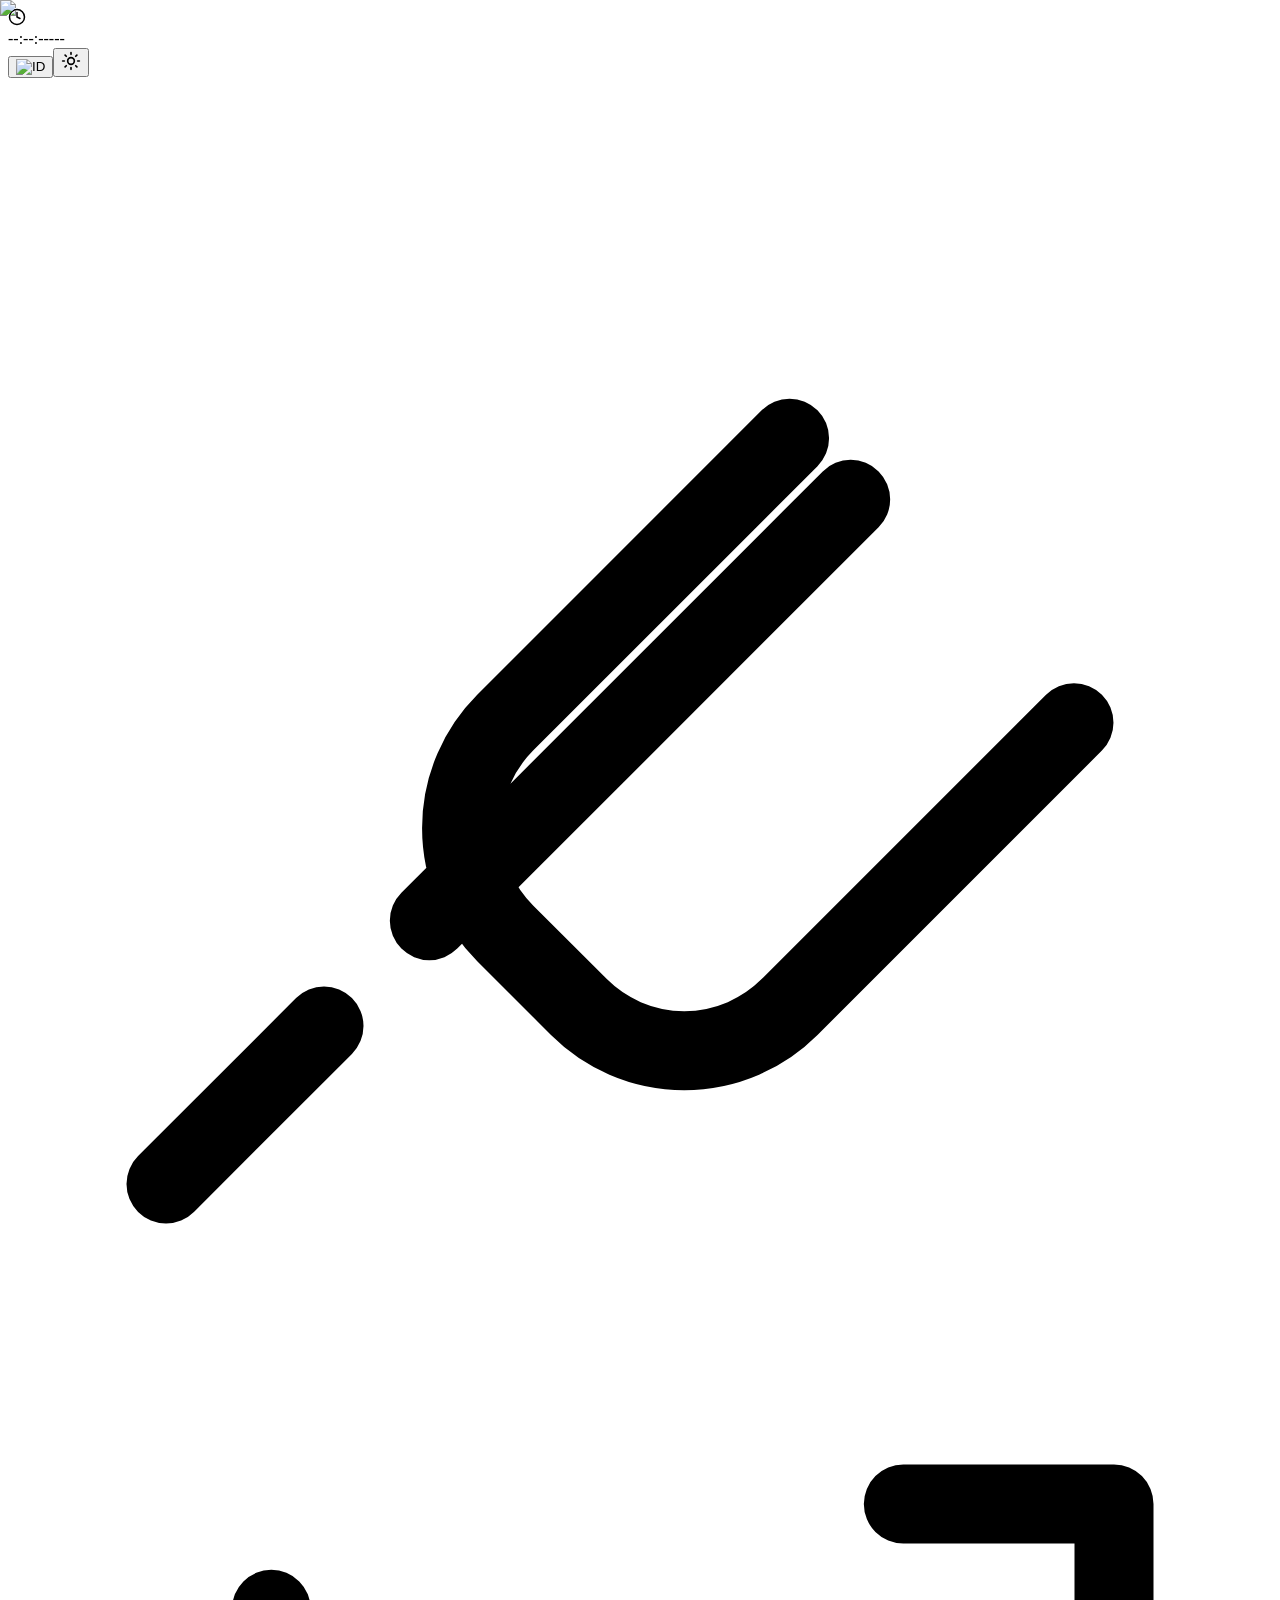
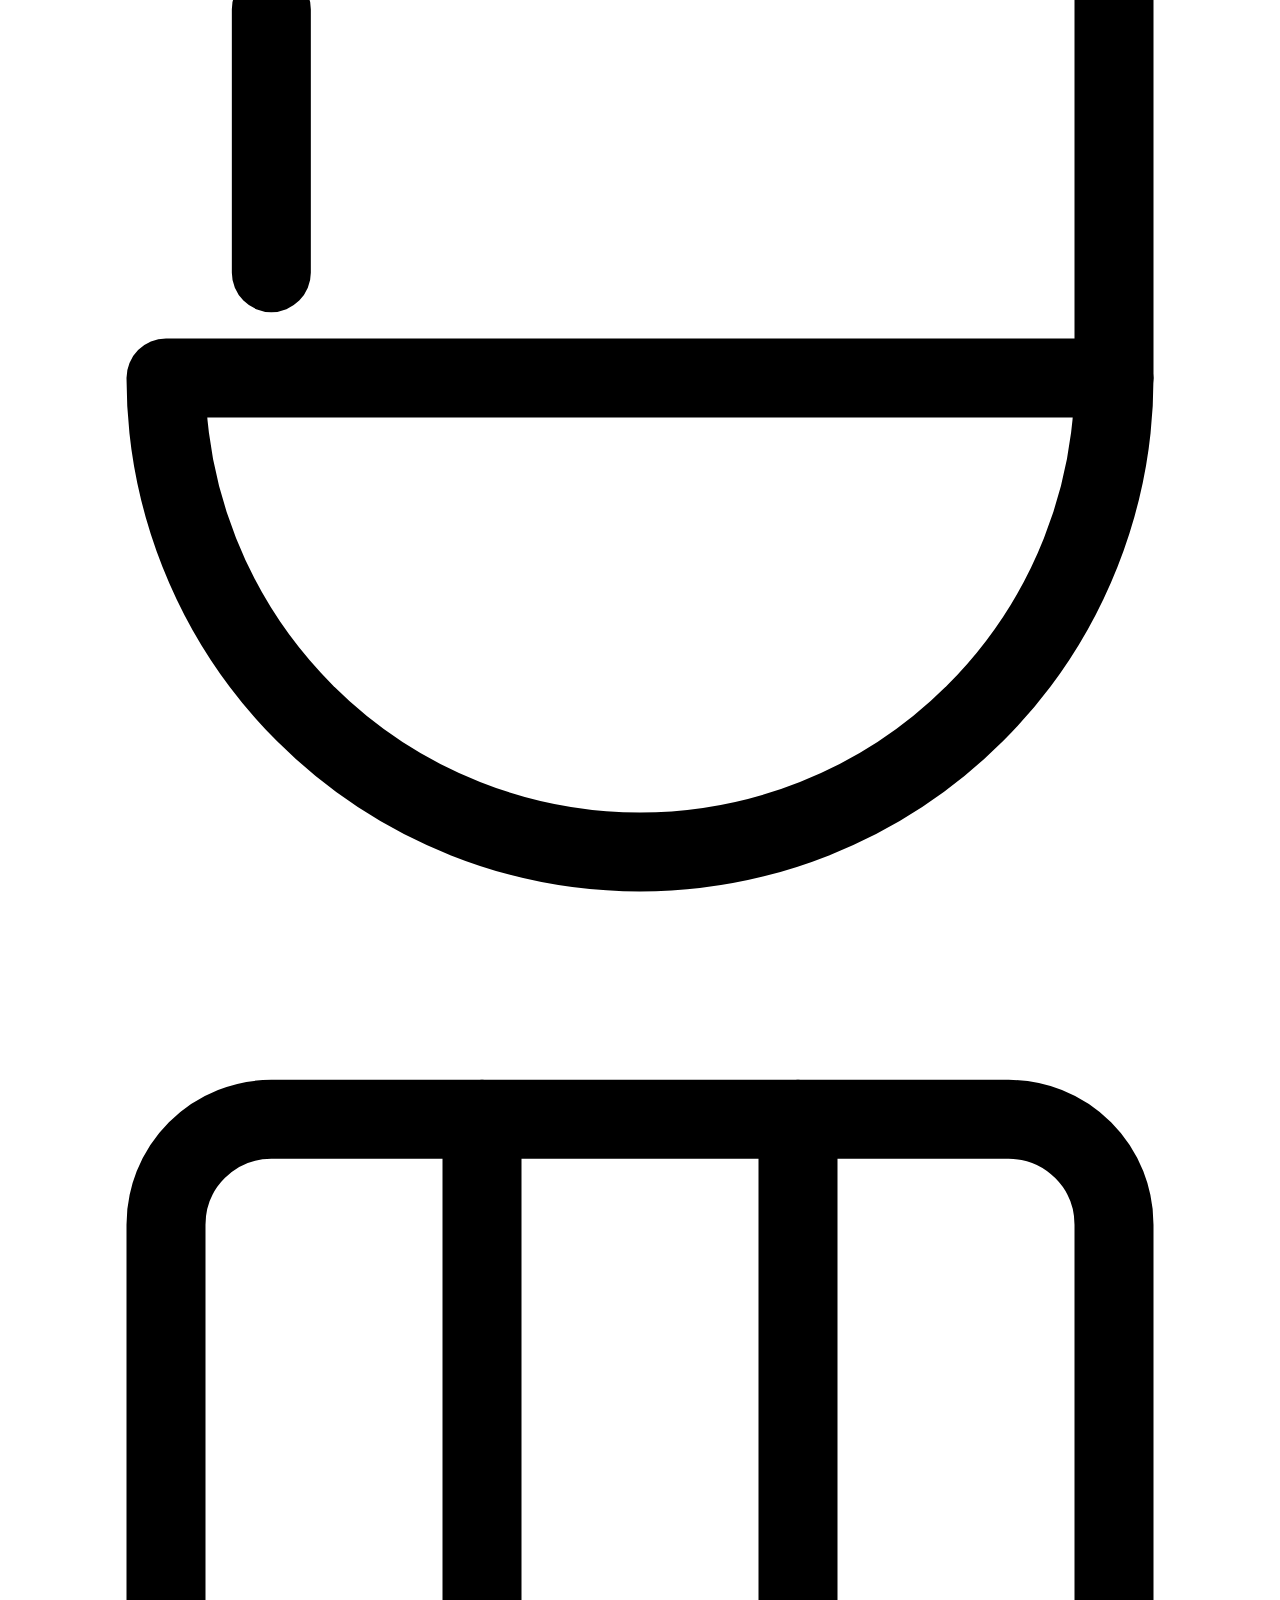
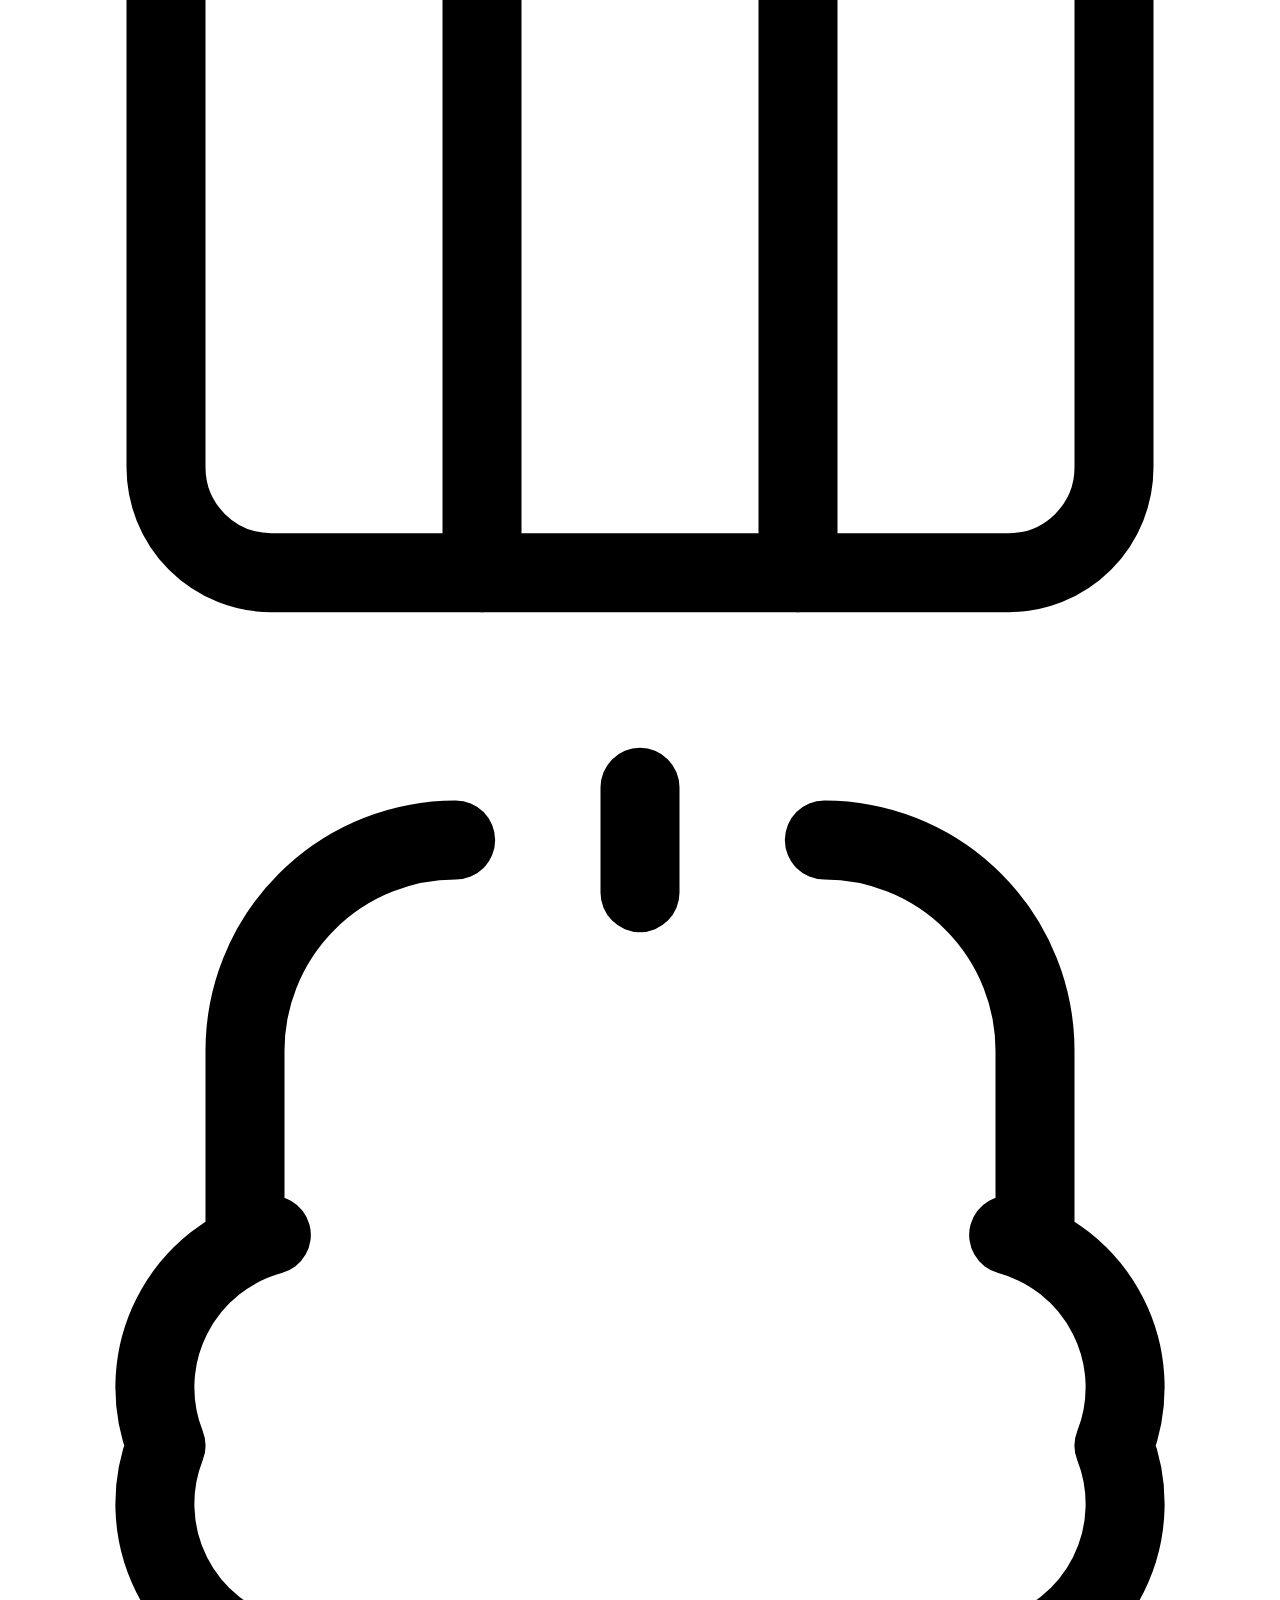
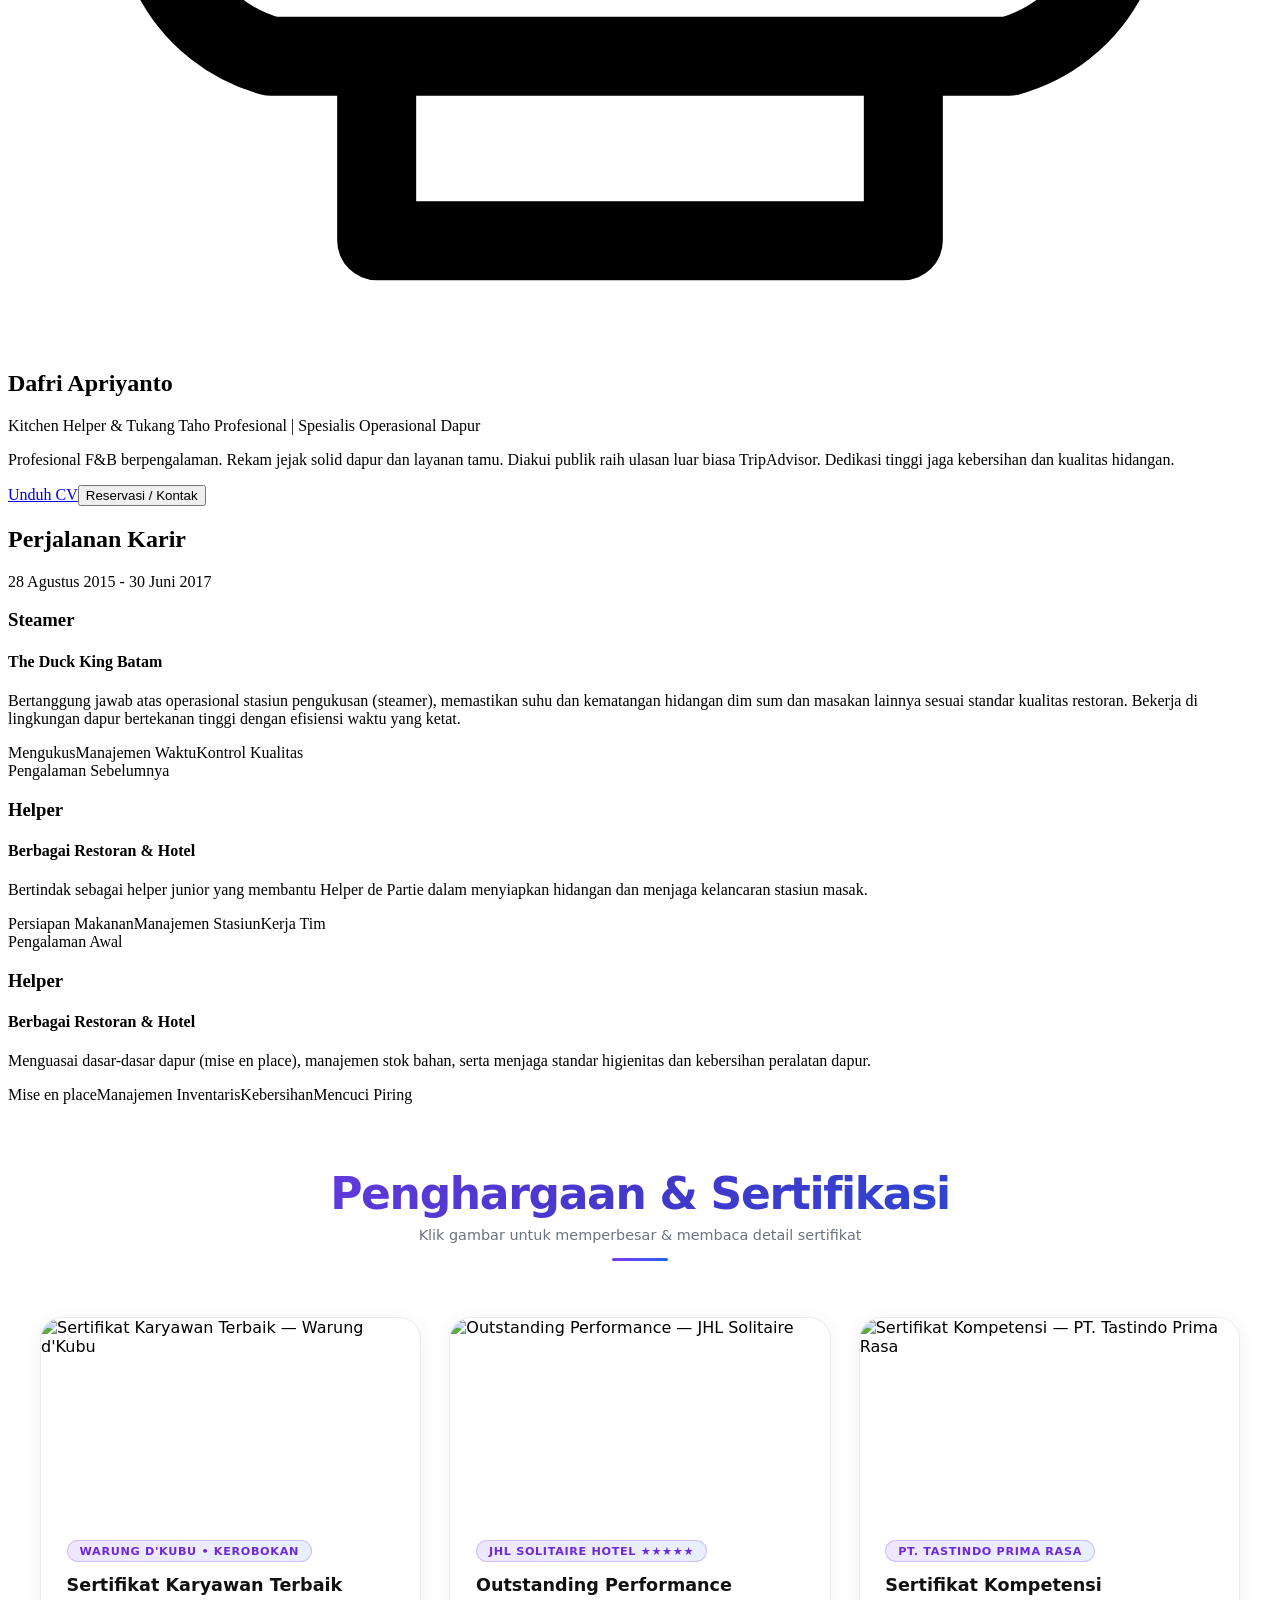
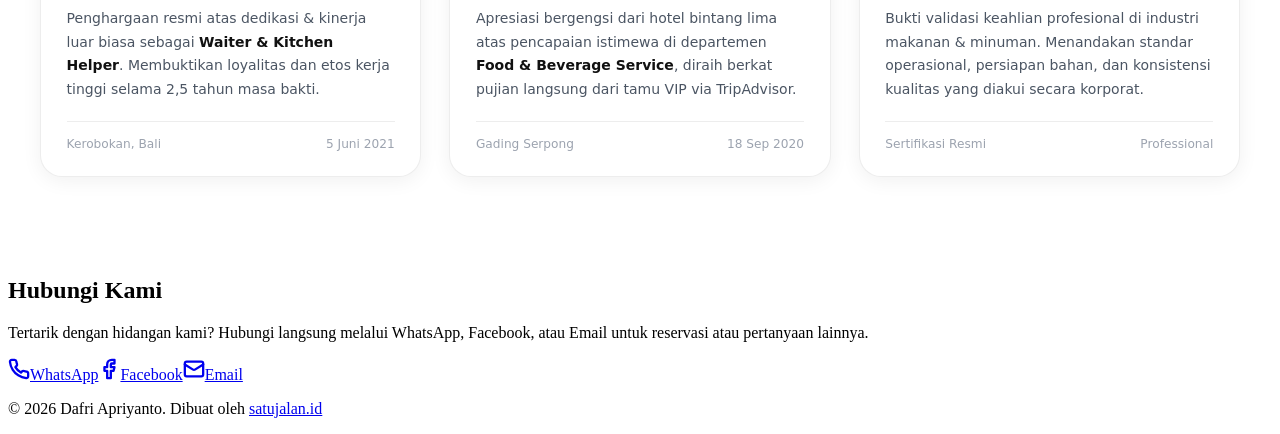
==== commit 181fbd62: "Add files via upload" ====
--- a/index.html
+++ b/index.html
@@ -1 +1,450 @@
-<!DOCTYPE html><html lang="en" class="LINzvG_variable E_H7JW_variable h-full antialiased"><head><meta charSet="utf-8"/><meta name="viewport" content="width=device-width, initial-scale=1"/><link rel="preload" href="/cv-dafri/_next/static/media/2a65768255d6b625-s.p.3u4lli0-axodc.woff2" as="font" crossorigin="" type="font/woff2"/><link rel="preload" href="/cv-dafri/_next/static/media/83afe278b6a6bb3c-s.p.2bn3s6zvc0dyp.woff2" as="font" crossorigin="" type="font/woff2"/><link rel="preload" as="image" href="https://flagcdn.com/id.svg"/><link rel="preload" as="image" href="/images/image-4.jpeg"/><link rel="stylesheet" href="/cv-dafri/_next/static/chunks/0e1pqm8v9fh30.css" data-precedence="next"/><link rel="preload" as="script" fetchPriority="low" href="/cv-dafri/_next/static/chunks/31qp8jfkw0x2h.js"/><script src="/cv-dafri/_next/static/chunks/2c1tg_vo1505z.js" async=""></script><script src="/cv-dafri/_next/static/chunks/0s7mvllxht1mo.js" async=""></script><script src="/cv-dafri/_next/static/chunks/turbopack-1pa6p1eku1dzo.js" async=""></script><script src="/cv-dafri/_next/static/chunks/18bf8kr5nr7-c.js" async=""></script><script src="/cv-dafri/_next/static/chunks/3a1hz74gt-uvj.js" async=""></script><meta name="next-size-adjust" content=""/><title>Dafri Apriyanto | Professional Chef</title><meta name="description" content="Portfolio of Dafri Apriyanto, a professional chef specializing in Asian Cuisine and culinary operations."/><link rel="icon" href="/cv-dafri/favicon.ico?favicon.117ezoe8m31dk.ico" sizes="48x48" type="image/x-icon"/><script src="/cv-dafri/_next/static/chunks/0cz1d0mv5g_q7.js" noModule=""></script></head><body class="font-sans min-h-screen"><div hidden=""><!--$--><!--/$--></div><div class="dark"><div class="bg-white text-black dark:bg-[#0a0a0a] dark:text-[#f5f5f0] min-h-screen transition-colors duration-300"><main class="min-h-screen relative"><header class="absolute top-0 left-0 w-full p-4 sm:p-6 z-50 flex justify-between items-start pointer-events-none"><div class="pointer-events-auto flex items-center gap-2 md:gap-3 bg-white/70 dark:bg-black/50 backdrop-blur-md px-4 py-2 rounded-2xl shadow-lg border border-gray-200/50 dark:border-gray-800/50 transition-all hover:scale-105"><svg xmlns="http://www.w3.org/2000/svg" width="18" height="18" viewBox="0 0 24 24" fill="none" stroke="currentColor" stroke-width="2" stroke-linecap="round" stroke-linejoin="round" class="lucide lucide-clock text-blue-500 dark:text-amber-400 animate-pulse" aria-hidden="true"><circle cx="12" cy="12" r="10"></circle><path d="M12 6v6l4 2"></path></svg><div class="flex flex-col"><span class="text-xs md:text-sm font-bold text-gray-800 dark:text-gray-100 tracking-wider">--:--:--</span><span class="text-[10px] md:text-xs text-gray-500 dark:text-gray-400 font-medium uppercase">---</span></div></div><div class="pointer-events-auto flex gap-3"><button class="flex items-center justify-center w-10 h-10 bg-white/70 dark:bg-black/50 backdrop-blur-md border border-gray-200/50 dark:border-gray-800/50 rounded-full hover:scale-110 transition-transform shadow-lg overflow-hidden" title="Switch to English"><img src="https://flagcdn.com/id.svg" width="24" alt="ID" class="rounded-sm"/></button><button class="flex items-center justify-center w-10 h-10 bg-white/70 dark:bg-black/50 backdrop-blur-md border border-gray-200/50 dark:border-gray-800/50 text-black dark:text-white rounded-full hover:scale-110 transition-transform shadow-lg" title="Light Mode"><svg xmlns="http://www.w3.org/2000/svg" width="20" height="20" viewBox="0 0 24 24" fill="none" stroke="currentColor" stroke-width="2" stroke-linecap="round" stroke-linejoin="round" class="lucide lucide-sun" aria-hidden="true"><circle cx="12" cy="12" r="4"></circle><path d="M12 2v2"></path><path d="M12 20v2"></path><path d="m4.93 4.93 1.41 1.41"></path><path d="m17.66 17.66 1.41 1.41"></path><path d="M2 12h2"></path><path d="M20 12h2"></path><path d="m6.34 17.66-1.41 1.41"></path><path d="m19.07 4.93-1.41 1.41"></path></svg></button></div></header><section class="relative min-h-screen flex items-center justify-center overflow-hidden px-4 sm:px-6 lg:px-8 bg-gray-50 dark:bg-[#050505] pt-20 pb-12"><div class="absolute top-0 left-0 w-full h-full overflow-hidden pointer-events-none z-0"><div class="absolute top-[10%] left-[5%] md:left-[15%] w-32 h-32 md:w-48 md:h-48 text-gray-400/40 dark:text-gray-500/30 blur-[3px]"><svg viewBox="0 0 24 24" fill="none" stroke="currentColor" stroke-width="1.5" stroke-linecap="round" stroke-linejoin="round"><path d="m20.24 12.24-5.4 5.4a2.83 2.83 0 0 1-4 0l-1.4-1.4a2.83 2.83 0 0 1 0-4l5.4-5.4M16 8l-8 8M3 21l3-3"></path></svg></div><div class="absolute bottom-[15%] right-[5%] md:right-[15%] w-40 h-40 md:w-56 md:h-56 text-gray-400/40 dark:text-gray-500/30 blur-[4px]"><svg viewBox="0 0 24 24" fill="none" stroke="currentColor" stroke-width="1.5" stroke-linecap="round" stroke-linejoin="round"><path d="M12 21a9 9 0 0 0 9-9H3a9 9 0 0 0 9 9Z"></path><path d="M21 12V3h-4M5 5v5"></path></svg></div><div class="absolute top-[35%] right-[5%] md:right-[10%] w-28 h-28 md:w-40 md:h-40 text-gray-400/40 dark:text-gray-500/30 blur-[3px]"><svg viewBox="0 0 24 24" fill="none" stroke="currentColor" stroke-width="1.5" stroke-linecap="round" stroke-linejoin="round"><rect width="18" height="20" x="3" y="2" rx="2"></rect><path d="M9 2v20"></path><path d="M15 2v20"></path></svg></div><div class="absolute bottom-[25%] left-[5%] md:left-[10%] w-32 h-32 md:w-44 md:h-44 text-gray-400/40 dark:text-gray-500/30 blur-[4px]"><svg viewBox="0 0 24 24" fill="none" stroke="currentColor" stroke-width="1.5" stroke-linecap="round" stroke-linejoin="round"><path d="M12 2v2M8.5 3a4 4 0 0 0-4 4v3.5M15.5 3a4 4 0 0 1 4 4v3.5M5 10.5a3 3 0 0 0-2 4 3 3 0 0 0 2 4h14a3 3 0 0 0 2-4 3 3 0 0 0-2-4M7 18.5V22h10v-3.5"></path></svg></div></div><div class="relative z-10 max-w-4xl mx-auto text-center mt-12 flex flex-col items-center" style="opacity:0"><div class="relative w-40 h-40 md:w-48 md:h-48 mb-8 rounded-full overflow-hidden shadow-[0_20px_50px_rgba(0,0,0,0.3)] dark:shadow-[0_20px_50px_rgba(255,255,255,0.1)] border-4 border-white dark:border-gray-800 cursor-zoom-in" tabindex="0" style="opacity:0;transform:perspective(1000px) translateZ(-100px) scale(0.5) rotateY(90deg)"><img alt="Dafri Apriyanto" decoding="async" data-nimg="fill" class="object-cover" style="position:absolute;height:100%;width:100%;left:0;top:0;right:0;bottom:0;color:transparent" src="/images/image-4.jpeg"/></div><h1 class="text-5xl md:text-7xl font-serif font-extrabold text-black dark:text-white mb-4 tracking-tighter drop-shadow-xl" style="opacity:0;transform:perspective(1000px) translateY(60px) scale(0.8) rotateX(-60deg)">Dafri Apriyanto</h1><p class="text-lg md:text-xl text-gray-600 dark:text-gray-300 mb-8 font-bold tracking-[0.25em] uppercase drop-shadow-md" style="opacity:0;transform:perspective(1000px) translateX(-50px) rotateY(-30deg)">Koki Profesional | Spesialis Masakan Asia &amp; Operasional Dapur</p><div class="max-w-2xl mx-auto text-gray-800 dark:text-gray-200 leading-relaxed mb-12 text-base md:text-lg font-medium drop-shadow-sm" style="opacity:0;transform:translateY(30px) scale(0.9)"><p>Berpengalaman di berbagai posisi dapur mulai dari Dishwasher hingga Steamer. Memiliki dedikasi tinggi pada kebersihan, persiapan bahan, dan kualitas hidangan di lingkungan bertekanan tinggi.</p></div><div class="flex flex-col sm:flex-row items-center justify-center gap-6 w-full sm:w-auto" style="opacity:0;transform:translateY(20px)"><a href="/cv-dafri/cv-lengkap-id.pdf" download="" class="px-8 py-3 bg-black text-white dark:bg-white dark:text-black font-semibold rounded-full hover:shadow-xl transition-shadow w-full sm:w-auto text-center" tabindex="0">Unduh CV</a><button class="px-8 py-3 bg-transparent border-2 border-black dark:border-white text-black dark:text-white font-semibold rounded-full hover:bg-gray-50 dark:hover:bg-gray-900 transition-colors w-full sm:w-auto text-center" tabindex="0">Reservasi / Kontak</button></div></div></section><section class="py-24 px-4 sm:px-6 lg:px-8 max-w-4xl mx-auto"><h2 class="text-3xl md:text-4xl font-serif font-bold mb-20 text-center text-black dark:text-white relative" style="opacity:0;transform:translateY(30px)">Perjalanan Karir<div class="absolute -bottom-4 left-1/2 -translate-x-1/2 w-24 h-1 bg-gray-300 dark:bg-gray-700 rounded-full" style="transform:scaleX(0)"></div></h2><div class="space-y-16" style="opacity:0"><div class="relative pl-8 md:pl-0 group" style="opacity:0;transform:perspective(1000px) translateY(50px) scale(0.95) rotateX(30deg)"><div class="md:grid md:grid-cols-4 md:gap-8 items-start"><div class="mb-2 md:mb-0 md:col-span-1 md:text-right pt-1"><span class="text-sm font-semibold text-gray-400 dark:text-gray-500 tracking-[0.15em] uppercase">28 Agustus 2015 - 30 Juni 2017</span></div><div class="relative md:col-span-3 border-l-2 border-gray-200 dark:border-gray-800 pl-8 pb-8 transition-colors duration-300 group-hover:border-gray-400 dark:group-hover:border-gray-600"><div class="absolute w-4 h-4 bg-white dark:bg-[#0a0a0a] border-4 border-gray-400 dark:border-gray-600 rounded-full -left-[9px] top-1.5 transition-transform duration-300 group-hover:scale-125 group-hover:border-black dark:group-hover:border-white" style="transform:scale(0)"></div><h3 class="text-2xl font-bold text-black dark:text-white mb-1">Steamer</h3><h4 class="text-lg text-gray-500 dark:text-gray-400 mb-5 font-medium">The Duck King Batam</h4><p class="text-gray-600 dark:text-gray-300 leading-relaxed mb-6 text-base md:text-lg">Bertanggung jawab atas operasional stasiun pengukusan (steamer), memastikan suhu dan kematangan hidangan dim sum dan masakan lainnya sesuai standar kualitas restoran. Bekerja di lingkungan dapur bertekanan tinggi dengan efisiensi waktu yang ketat.</p><div class="flex flex-wrap gap-2"><span class="text-xs px-4 py-1.5 bg-gray-100 dark:bg-gray-900 border border-gray-200 dark:border-gray-800 text-gray-600 dark:text-gray-400 rounded-full font-medium tracking-wide transition-colors duration-300 group-hover:bg-gray-200 dark:group-hover:bg-gray-800">Mengukus</span><span class="text-xs px-4 py-1.5 bg-gray-100 dark:bg-gray-900 border border-gray-200 dark:border-gray-800 text-gray-600 dark:text-gray-400 rounded-full font-medium tracking-wide transition-colors duration-300 group-hover:bg-gray-200 dark:group-hover:bg-gray-800">Manajemen Waktu</span><span class="text-xs px-4 py-1.5 bg-gray-100 dark:bg-gray-900 border border-gray-200 dark:border-gray-800 text-gray-600 dark:text-gray-400 rounded-full font-medium tracking-wide transition-colors duration-300 group-hover:bg-gray-200 dark:group-hover:bg-gray-800">Kontrol Kualitas</span></div></div></div></div><div class="relative pl-8 md:pl-0 group" style="opacity:0;transform:perspective(1000px) translateY(50px) scale(0.95) rotateX(30deg)"><div class="md:grid md:grid-cols-4 md:gap-8 items-start"><div class="mb-2 md:mb-0 md:col-span-1 md:text-right pt-1"><span class="text-sm font-semibold text-gray-400 dark:text-gray-500 tracking-[0.15em] uppercase">Pengalaman Sebelumnya</span></div><div class="relative md:col-span-3 border-l-2 border-gray-200 dark:border-gray-800 pl-8 pb-8 transition-colors duration-300 group-hover:border-gray-400 dark:group-hover:border-gray-600"><div class="absolute w-4 h-4 bg-white dark:bg-[#0a0a0a] border-4 border-gray-400 dark:border-gray-600 rounded-full -left-[9px] top-1.5 transition-transform duration-300 group-hover:scale-125 group-hover:border-black dark:group-hover:border-white" style="transform:scale(0)"></div><h3 class="text-2xl font-bold text-black dark:text-white mb-1">Commis Chef</h3><h4 class="text-lg text-gray-500 dark:text-gray-400 mb-5 font-medium">Berbagai Restoran &amp; Hotel</h4><p class="text-gray-600 dark:text-gray-300 leading-relaxed mb-6 text-base md:text-lg">Bertindak sebagai koki junior yang membantu Chef de Partie dalam menyiapkan hidangan dan menjaga kelancaran stasiun masak.</p><div class="flex flex-wrap gap-2"><span class="text-xs px-4 py-1.5 bg-gray-100 dark:bg-gray-900 border border-gray-200 dark:border-gray-800 text-gray-600 dark:text-gray-400 rounded-full font-medium tracking-wide transition-colors duration-300 group-hover:bg-gray-200 dark:group-hover:bg-gray-800">Persiapan Makanan</span><span class="text-xs px-4 py-1.5 bg-gray-100 dark:bg-gray-900 border border-gray-200 dark:border-gray-800 text-gray-600 dark:text-gray-400 rounded-full font-medium tracking-wide transition-colors duration-300 group-hover:bg-gray-200 dark:group-hover:bg-gray-800">Manajemen Stasiun</span><span class="text-xs px-4 py-1.5 bg-gray-100 dark:bg-gray-900 border border-gray-200 dark:border-gray-800 text-gray-600 dark:text-gray-400 rounded-full font-medium tracking-wide transition-colors duration-300 group-hover:bg-gray-200 dark:group-hover:bg-gray-800">Kerja Tim</span></div></div></div></div><div class="relative pl-8 md:pl-0 group" style="opacity:0;transform:perspective(1000px) translateY(50px) scale(0.95) rotateX(30deg)"><div class="md:grid md:grid-cols-4 md:gap-8 items-start"><div class="mb-2 md:mb-0 md:col-span-1 md:text-right pt-1"><span class="text-sm font-semibold text-gray-400 dark:text-gray-500 tracking-[0.15em] uppercase">Pengalaman Awal</span></div><div class="relative md:col-span-3 border-l-2 border-gray-200 dark:border-gray-800 pl-8 pb-8 transition-colors duration-300 group-hover:border-gray-400 dark:group-hover:border-gray-600"><div class="absolute w-4 h-4 bg-white dark:bg-[#0a0a0a] border-4 border-gray-400 dark:border-gray-600 rounded-full -left-[9px] top-1.5 transition-transform duration-300 group-hover:scale-125 group-hover:border-black dark:group-hover:border-white" style="transform:scale(0)"></div><h3 class="text-2xl font-bold text-black dark:text-white mb-1">Cook Helper &amp; Kitchen Porter</h3><h4 class="text-lg text-gray-500 dark:text-gray-400 mb-5 font-medium">Berbagai Restoran &amp; Hotel</h4><p class="text-gray-600 dark:text-gray-300 leading-relaxed mb-6 text-base md:text-lg">Menguasai dasar-dasar dapur (mise en place), manajemen stok bahan, serta menjaga standar higienitas dan kebersihan peralatan dapur.</p><div class="flex flex-wrap gap-2"><span class="text-xs px-4 py-1.5 bg-gray-100 dark:bg-gray-900 border border-gray-200 dark:border-gray-800 text-gray-600 dark:text-gray-400 rounded-full font-medium tracking-wide transition-colors duration-300 group-hover:bg-gray-200 dark:group-hover:bg-gray-800">Mise en place</span><span class="text-xs px-4 py-1.5 bg-gray-100 dark:bg-gray-900 border border-gray-200 dark:border-gray-800 text-gray-600 dark:text-gray-400 rounded-full font-medium tracking-wide transition-colors duration-300 group-hover:bg-gray-200 dark:group-hover:bg-gray-800">Manajemen Inventaris</span><span class="text-xs px-4 py-1.5 bg-gray-100 dark:bg-gray-900 border border-gray-200 dark:border-gray-800 text-gray-600 dark:text-gray-400 rounded-full font-medium tracking-wide transition-colors duration-300 group-hover:bg-gray-200 dark:group-hover:bg-gray-800">Kebersihan</span><span class="text-xs px-4 py-1.5 bg-gray-100 dark:bg-gray-900 border border-gray-200 dark:border-gray-800 text-gray-600 dark:text-gray-400 rounded-full font-medium tracking-wide transition-colors duration-300 group-hover:bg-gray-200 dark:group-hover:bg-gray-800">Mencuci Piring</span></div></div></div></div></div></section><section class="py-24 px-4 sm:px-6 lg:px-8 max-w-4xl mx-auto"><div class="bg-white dark:bg-[#111] p-10 md:p-16 rounded-[2rem] border border-gray-100 dark:border-gray-800 text-center shadow-[0_20px_50px_rgba(0,0,0,0.1)] dark:shadow-[0_20px_50px_rgba(255,255,255,0.05)] relative overflow-hidden" style="opacity:0;transform:perspective(1200px) translateY(50px) scale(0.95) rotateX(-15deg)"><div class="absolute top-0 right-0 w-64 h-64 bg-blue-50 dark:bg-blue-900/10 rounded-full blur-3xl -mr-32 -mt-32 pointer-events-none"></div><div class="absolute bottom-0 left-0 w-64 h-64 bg-amber-50 dark:bg-amber-900/10 rounded-full blur-3xl -ml-32 -mb-32 pointer-events-none"></div><div class="relative z-10"><h2 class="text-3xl md:text-5xl font-serif font-extrabold mb-6 text-black dark:text-white drop-shadow-lg" style="opacity:0;transform:translateY(30px) scale(0.9)">Hubungi Kami</h2><p class="text-gray-600 dark:text-gray-400 mb-12 text-lg max-w-2xl mx-auto leading-relaxed font-medium" style="opacity:0;transform:translateX(-30px)">Tertarik dengan hidangan kami? Hubungi langsung melalui WhatsApp, Facebook, atau Email untuk reservasi atau pertanyaan lainnya.</p><div class="flex flex-col sm:flex-row gap-4 justify-center items-center" style="opacity:0"><a href="https://wa.me/6282379256419" target="_blank" rel="noopener noreferrer" class="w-full sm:w-auto bg-[#25D366] text-white font-semibold py-4 px-8 rounded-xl hover:bg-[#20bd5a] transition-all shadow-lg shadow-[#25D366]/30 flex items-center justify-center gap-3" tabindex="0" style="opacity:0;transform:scale(0.8)"><svg xmlns="http://www.w3.org/2000/svg" width="22" height="22" viewBox="0 0 24 24" fill="none" stroke="currentColor" stroke-width="2.5" stroke-linecap="round" stroke-linejoin="round"><path d="M22 16.92v3a2 2 0 0 1-2.18 2 19.79 19.79 0 0 1-8.63-3.07 19.5 19.5 0 0 1-6-6 19.79 19.79 0 0 1-3.07-8.67A2 2 0 0 1 4.11 2h3a2 2 0 0 1 2 1.72 12.84 12.84 0 0 0 .7 2.81 2 2 0 0 1-.45 2.11L8.09 9.91a16 16 0 0 0 6 6l1.27-1.27a2 2 0 0 1 2.11-.45 12.84 12.84 0 0 0 2.81.7A2 2 0 0 1 22 16.92z"></path></svg>WhatsApp</a><a href="https://www.facebook.com/share/19ee4hdnrS/" target="_blank" rel="noopener noreferrer" class="w-full sm:w-auto bg-[#1877F2] text-white font-semibold py-4 px-8 rounded-xl hover:bg-[#166fe5] transition-all shadow-lg shadow-[#1877F2]/30 flex items-center justify-center gap-3" tabindex="0" style="opacity:0;transform:scale(0.8)"><svg xmlns="http://www.w3.org/2000/svg" width="22" height="22" viewBox="0 0 24 24" fill="none" stroke="currentColor" stroke-width="2.5" stroke-linecap="round" stroke-linejoin="round"><path d="M18 2h-3a5 5 0 0 0-5 5v3H7v4h3v8h4v-8h3l1-4h-4V7a1 1 0 0 1 1-1h3z"></path></svg>Facebook</a><a href="mailto:contact@dafriapriyanto.com" class="w-full sm:w-auto bg-gray-200 text-black dark:bg-gray-800 dark:text-white font-semibold py-4 px-8 rounded-xl hover:bg-gray-300 dark:hover:bg-gray-700 transition-all shadow-lg flex items-center justify-center gap-3" tabindex="0" style="opacity:0;transform:scale(0.8)"><svg xmlns="http://www.w3.org/2000/svg" width="22" height="22" viewBox="0 0 24 24" fill="none" stroke="currentColor" stroke-width="2.5" stroke-linecap="round" stroke-linejoin="round"><rect width="20" height="16" x="2" y="4" rx="2"></rect><path d="m22 7-8.97 5.7a1.94 1.94 0 0 1-2.06 0L2 7"></path></svg>Email</a></div></div></div></section><footer class="py-8 text-center text-gray-600 dark:text-gray-400 text-sm border-t border-gray-200 dark:border-gray-900 mt-12"><p>© 2026 <!-- -->Dafri Apriyanto<!-- -->. <!-- -->Dibuat oleh <a href="https://satujalan.id" target="_blank" rel="noopener noreferrer" class="font-semibold text-gray-800 dark:text-gray-200 hover:text-blue-500 dark:hover:text-blue-400 transition-colors">satujalan.id</a></p></footer></main><!--$--><!--/$--></div></div><script id="_R_">(globalThis["TURBOPACK"] || (globalThis["TURBOPACK"] = [])).push({"otherChunks":["static/chunks/31qp8jfkw0x2h.js","static/chunks/2c1tg_vo1505z.js","static/chunks/0s7mvllxht1mo.js"],"runtimeModuleIds":[94553]});</script><script src="/cv-dafri/_next/static/chunks/31qp8jfkw0x2h.js" async=""></script><script>(self.__next_f=self.__next_f||[]).push([0])</script><script>self.__next_f.push([1,"1:\"$Sreact.fragment\"\n2:\"/cv-dafri/_next/static/chunks/18bf8kr5nr7-c.js\"\n3:I[30824,[\"$2\"],\"Providers\"]\n4:I[78994,[\"$2\"],\"default\"]\n5:I[39756,[\"$2\"],\"default\"]\n6:I[37457,[\"$2\"],\"default\"]\n8:I[47257,[\"$2\"],\"ClientPageRoot\"]\n9:\"/cv-dafri/_next/static/chunks/3a1hz74gt-uvj.js\"\na:I[52683,[\"$2\",\"$9\"],\"default\"]\nd:I[97367,[\"$2\"],\"OutletBoundary\"]\ne:\"$Sreact.suspense\"\n10:\"ViewportBoundary\"\n11:I[97367,[\"$2\"],\"$10\"]\n13:\"MetadataBoundary\"\n14:I[97367,[\"$2\"],\"$13\"]\n16:I[68027,[\"$2\"],\"default\",1]\n:HL[\"/cv-dafri/_next/static/chunks/0e1pqm8v9fh30.css\",\"style\"]\n:HL[\"/cv-dafri/_next/static/media/2a65768255d6b625-s.p.3u4lli0-axodc.woff2\",\"font\",{\"crossOrigin\":\"\",\"type\":\"font/woff2\"}]\n:HL[\"/cv-dafri/_next/static/media/83afe278b6a6bb3c-s.p.2bn3s6zvc0dyp.woff2\",\"font\",{\"crossOrigin\":\"\",\"type\":\"font/woff2\"}]\n7:[[\"children\",{\"s\":\"__PAGE__\",\"h\":512,\"d\":{\"r\":[\"$\",\"$1\",\"c\",{\"children\":[[\"$\",\"$L8\",null,{\"Component\":\"$a\",\"serverProvidedParams\":{\"searchParams\":{},\"params\":{},\"promises\":[\"$@b\",\"$@c\"]}}],[[\"$\",\"script\",\"script-0\",{\"src\":\"/cv-dafri/_next/static/chunks/3a1hz74gt-uvj.js\",\"async\":true,\"nonce\":\"$undefined\"}]],[\"$\",\"$Ld\",null,{\"children\":[\"$\",\"$e\",null,{\"name\":\"Next.MetadataOutlet\",\"children\":\"$@f\"}]}]]}],\"p\":false,\"v\":null}}]]\n"])</script><script>self.__next_f.push([1,"0:{\"P\":null,\"c\":[\"\",\"\"],\"q\":\"\",\"i\":false,\"t\":{\"t\":{\"s\":\"\",\"h\":528,\"d\":{\"r\":[\"$\",\"$1\",\"c\",{\"children\":[[[\"$\",\"link\",\"0\",{\"rel\":\"stylesheet\",\"href\":\"/cv-dafri/_next/static/chunks/0e1pqm8v9fh30.css\",\"precedence\":\"next\",\"crossOrigin\":\"$undefined\",\"nonce\":\"$undefined\"}],[\"$\",\"script\",\"script-0\",{\"src\":\"/cv-dafri/_next/static/chunks/18bf8kr5nr7-c.js\",\"async\":true,\"nonce\":\"$undefined\"}]],[\"$\",\"html\",null,{\"lang\":\"en\",\"className\":\"LINzvG_variable E_H7JW_variable h-full antialiased\",\"suppressHydrationWarning\":true,\"children\":[\"$\",\"body\",null,{\"className\":\"font-sans min-h-screen\",\"children\":[\"$\",\"$L3\",null,{\"children\":[[\"$\",\"$L4\",null,{}],[\"$\",\"$L5\",null,{\"parallelRouterKey\":\"children\",\"error\":\"$undefined\",\"errorStyles\":\"$undefined\",\"errorScripts\":\"$undefined\",\"template\":[\"$\",\"$L6\",null,{}],\"templateStyles\":\"$undefined\",\"templateScripts\":\"$undefined\",\"notFound\":[[[\"$\",\"title\",null,{\"children\":\"404: This page could not be found.\"}],[\"$\",\"div\",null,{\"style\":{\"fontFamily\":\"system-ui,\\\"Segoe UI\\\",Roboto,Helvetica,Arial,sans-serif,\\\"Apple Color Emoji\\\",\\\"Segoe UI Emoji\\\"\",\"height\":\"100vh\",\"textAlign\":\"center\",\"display\":\"flex\",\"flexDirection\":\"column\",\"alignItems\":\"center\",\"justifyContent\":\"center\"},\"children\":[\"$\",\"div\",null,{\"children\":[[\"$\",\"style\",null,{\"dangerouslySetInnerHTML\":{\"__html\":\"body{color:#000;background:#fff;margin:0}.next-error-h1{border-right:1px solid rgba(0,0,0,.3)}@media (prefers-color-scheme:dark){body{color:#fff;background:#000}.next-error-h1{border-right:1px solid rgba(255,255,255,.3)}}\"}}],[\"$\",\"h1\",null,{\"className\":\"next-error-h1\",\"style\":{\"display\":\"inline-block\",\"margin\":\"0 20px 0 0\",\"padding\":\"0 23px 0 0\",\"fontSize\":24,\"fontWeight\":500,\"verticalAlign\":\"top\",\"lineHeight\":\"49px\"},\"children\":404}],[\"$\",\"div\",null,{\"style\":{\"display\":\"inline-block\"},\"children\":[\"$\",\"h2\",null,{\"style\":{\"fontSize\":14,\"fontWeight\":400,\"lineHeight\":\"49px\",\"margin\":0},\"children\":\"This page could not be found.\"}]}]]}]}]],[]],\"forbidden\":\"$undefined\",\"unauthorized\":\"$undefined\"}]]}]}]}]]}],\"p\":false,\"v\":null},\"c\":\"$Q7\"},\"h\":{\"r\":[\"$\",\"$1\",\"h\",{\"children\":[null,[\"$\",\"$L11\",null,{\"children\":\"$L12\"}],[\"$\",\"$L14\",null,{\"children\":[[\"$\",\"div\",null,{\"hidden\":true,\"children\":[\"$\",\"$e\",null,{\"name\":\"Next.Metadata\",\"children\":\"$L15\"}]}],null]}],[\"$\",\"meta\",null,{\"name\":\"next-size-adjust\",\"content\":\"\"}]]}],\"p\":false,\"v\":null}},\"m\":\"$undefined\",\"G\":[\"$16\",[[\"$\",\"link\",\"0\",{\"rel\":\"stylesheet\",\"href\":\"/cv-dafri/_next/static/chunks/0e1pqm8v9fh30.css\",\"precedence\":\"next\",\"crossOrigin\":\"$undefined\",\"nonce\":\"$undefined\"}]]],\"S\":true,\"r\":\"$undefined\",\"s\":\"$undefined\",\"a\":\"$undefined\",\"l\":\"$undefined\",\"p\":\"$undefined\",\"d\":\"$undefined\",\"b\":\"FOQUQjFribWs3ugJ3TcUc\"}\n"])</script><script>self.__next_f.push([1,"b:{}\nc:\"$7:0:1:d:r:props:children:0:props:serverProvidedParams:params\"\n"])</script><script>self.__next_f.push([1,"12:[[\"$\",\"meta\",\"0\",{\"charSet\":\"utf-8\"}],[\"$\",\"meta\",\"1\",{\"name\":\"viewport\",\"content\":\"width=device-width, initial-scale=1\"}]]\n"])</script><script>self.__next_f.push([1,"17:I[27201,[\"$2\"],\"IconMark\"]\nf:null\n15:[[\"$\",\"title\",\"0\",{\"children\":\"Dafri Apriyanto | Professional Chef\"}],[\"$\",\"meta\",\"1\",{\"name\":\"description\",\"content\":\"Portfolio of Dafri Apriyanto, a professional chef specializing in Asian Cuisine and culinary operations.\"}],[\"$\",\"link\",\"2\",{\"rel\":\"icon\",\"href\":\"/cv-dafri/favicon.ico?favicon.117ezoe8m31dk.ico\",\"sizes\":\"48x48\",\"type\":\"image/x-icon\"}],[\"$\",\"$L17\",\"3\",{}]]\n"])</script></body></html>+<!DOCTYPE html><html lang="en" class="LINzvG_variable E_H7JW_variable h-full antialiased"><head><meta charSet="utf-8"/><meta name="viewport" content="width=device-width, initial-scale=1"/><link rel="preload" href="/cv-dafri/_next/static/media/2a65768255d6b625-s.p.3u4lli0-axodc.woff2" as="font" crossorigin="" type="font/woff2"/><link rel="preload" href="/cv-dafri/_next/static/media/83afe278b6a6bb3c-s.p.2bn3s6zvc0dyp.woff2" as="font" crossorigin="" type="font/woff2"/><link rel="preload" as="image" href="https://flagcdn.com/id.svg"/><link rel="preload" as="image" href="/cv-dafri/foto-profil.webp"/><link rel="stylesheet" href="/cv-dafri/_next/static/chunks/0e1pqm8v9fh30.css" data-precedence="next"/><link rel="preload" as="script" fetchPriority="low" href="/cv-dafri/_next/static/chunks/31qp8jfkw0x2h.js"/><script src="/cv-dafri/_next/static/chunks/2c1tg_vo1505z.js" async=""></script><script src="/cv-dafri/_next/static/chunks/0s7mvllxht1mo.js" async=""></script><script src="/cv-dafri/_next/static/chunks/turbopack-1pa6p1eku1dzo.js" async=""></script><script src="/cv-dafri/_next/static/chunks/18bf8kr5nr7-c.js" async=""></script><script src="/cv-dafri/_next/static/chunks/3a1hz74gt-uvj.js" async=""></script><meta name="next-size-adjust" content=""/><title>Dafri Apriyanto | Professional Helper</title><meta name="description" content="Portfolio of Dafri Apriyanto, a professional helper specializing in culinary operations."/><link rel="icon" href="/cv-dafri/favicon.ico?favicon.117ezoe8m31dk.ico" sizes="48x48" type="image/x-icon"/><script src="/cv-dafri/_next/static/chunks/0cz1d0mv5g_q7.js" noModule=""></script></head><body class="font-sans min-h-screen"><div hidden=""><!--$--><!--/$--></div><div class="dark"><div class="bg-white text-black dark:bg-[#0a0a0a] dark:text-[#f5f5f0] min-h-screen transition-colors duration-300"><main class="min-h-screen relative"><header class="absolute top-0 left-0 w-full p-4 sm:p-6 z-50 flex justify-between items-start pointer-events-none"><div class="pointer-events-auto flex items-center gap-2 md:gap-3 bg-white/70 dark:bg-black/50 backdrop-blur-md px-4 py-2 rounded-2xl shadow-lg border border-gray-200/50 dark:border-gray-800/50 transition-all hover:scale-105"><svg xmlns="http://www.w3.org/2000/svg" width="18" height="18" viewBox="0 0 24 24" fill="none" stroke="currentColor" stroke-width="2" stroke-linecap="round" stroke-linejoin="round" class="lucide lucide-clock text-blue-500 dark:text-amber-400 animate-pulse" aria-hidden="true"><circle cx="12" cy="12" r="10"></circle><path d="M12 6v6l4 2"></path></svg><div class="flex flex-col"><span class="text-xs md:text-sm font-bold text-gray-800 dark:text-gray-100 tracking-wider">--:--:--</span><span class="text-[10px] md:text-xs text-gray-500 dark:text-gray-400 font-medium uppercase">---</span></div></div><div class="pointer-events-auto flex gap-3"><button class="flex items-center justify-center w-10 h-10 bg-white/70 dark:bg-black/50 backdrop-blur-md border border-gray-200/50 dark:border-gray-800/50 rounded-full hover:scale-110 transition-transform shadow-lg overflow-hidden" title="Switch to English"><img src="https://flagcdn.com/id.svg" width="24" alt="ID" class="rounded-sm"/></button><button class="flex items-center justify-center w-10 h-10 bg-white/70 dark:bg-black/50 backdrop-blur-md border border-gray-200/50 dark:border-gray-800/50 text-black dark:text-white rounded-full hover:scale-110 transition-transform shadow-lg" title="Light Mode"><svg xmlns="http://www.w3.org/2000/svg" width="20" height="20" viewBox="0 0 24 24" fill="none" stroke="currentColor" stroke-width="2" stroke-linecap="round" stroke-linejoin="round" class="lucide lucide-sun" aria-hidden="true"><circle cx="12" cy="12" r="4"></circle><path d="M12 2v2"></path><path d="M12 20v2"></path><path d="m4.93 4.93 1.41 1.41"></path><path d="m17.66 17.66 1.41 1.41"></path><path d="M2 12h2"></path><path d="M20 12h2"></path><path d="m6.34 17.66-1.41 1.41"></path><path d="m19.07 4.93-1.41 1.41"></path></svg></button></div></header><section class="relative min-h-screen flex items-center justify-center overflow-hidden px-4 sm:px-6 lg:px-8 bg-gray-50 dark:bg-[#050505] pt-20 pb-12"><div class="absolute top-0 left-0 w-full h-full overflow-hidden pointer-events-none z-0"><div class="absolute top-[10%] left-[5%] md:left-[15%] w-32 h-32 md:w-48 md:h-48 text-gray-400/40 dark:text-gray-500/30 blur-[3px]"><svg viewBox="0 0 24 24" fill="none" stroke="currentColor" stroke-width="1.5" stroke-linecap="round" stroke-linejoin="round"><path d="m20.24 12.24-5.4 5.4a2.83 2.83 0 0 1-4 0l-1.4-1.4a2.83 2.83 0 0 1 0-4l5.4-5.4M16 8l-8 8M3 21l3-3"></path></svg></div><div class="absolute bottom-[15%] right-[5%] md:right-[15%] w-40 h-40 md:w-56 md:h-56 text-gray-400/40 dark:text-gray-500/30 blur-[4px]"><svg viewBox="0 0 24 24" fill="none" stroke="currentColor" stroke-width="1.5" stroke-linecap="round" stroke-linejoin="round"><path d="M12 21a9 9 0 0 0 9-9H3a9 9 0 0 0 9 9Z"></path><path d="M21 12V3h-4M5 5v5"></path></svg></div><div class="absolute top-[35%] right-[5%] md:right-[10%] w-28 h-28 md:w-40 md:h-40 text-gray-400/40 dark:text-gray-500/30 blur-[3px]"><svg viewBox="0 0 24 24" fill="none" stroke="currentColor" stroke-width="1.5" stroke-linecap="round" stroke-linejoin="round"><rect width="18" height="20" x="3" y="2" rx="2"></rect><path d="M9 2v20"></path><path d="M15 2v20"></path></svg></div><div class="absolute bottom-[25%] left-[5%] md:left-[10%] w-32 h-32 md:w-44 md:h-44 text-gray-400/40 dark:text-gray-500/30 blur-[4px]"><svg viewBox="0 0 24 24" fill="none" stroke="currentColor" stroke-width="1.5" stroke-linecap="round" stroke-linejoin="round"><path d="M12 2v2M8.5 3a4 4 0 0 0-4 4v3.5M15.5 3a4 4 0 0 1 4 4v3.5M5 10.5a3 3 0 0 0-2 4 3 3 0 0 0 2 4h14a3 3 0 0 0 2-4 3 3 0 0 0-2-4M7 18.5V22h10v-3.5"></path></svg></div></div><div class="relative z-10 max-w-4xl mx-auto text-center mt-12 flex flex-col items-center" style="opacity:1;transform:none;"><div class="relative w-40 h-40 md:w-48 md:h-48 mb-8 rounded-full overflow-hidden shadow-[0_20px_50px_rgba(0,0,0,0.3)] dark:shadow-[0_20px_50px_rgba(255,255,255,0.1)] border-4 border-white dark:border-gray-800 cursor-zoom-in" tabindex="0" style="opacity:1;transform:none;"><img alt="Dafri Apriyanto" decoding="async" data-nimg="fill" class="object-cover" style="position:absolute;height:100%;width:100%;left:0;top:0;right:0;bottom:0;color:transparent" src="/cv-dafri/foto-profil.webp"/></div><h1 class="text-5xl md:text-7xl font-serif font-extrabold text-black dark:text-white mb-4 tracking-tighter drop-shadow-xl" style="opacity:1;transform:none;">Dafri Apriyanto</h1><p class="text-lg md:text-xl text-gray-600 dark:text-gray-300 mb-8 font-bold tracking-[0.25em] uppercase drop-shadow-md" style="opacity:1;transform:none;">Kitchen Helper &amp; Tukang Taho Profesional | Spesialis Operasional Dapur</p><div class="max-w-2xl mx-auto text-gray-800 dark:text-gray-200 leading-relaxed mb-12 text-base md:text-lg font-medium drop-shadow-sm" style="opacity:1;transform:none;"><p>Profesional F&B berpengalaman. Rekam jejak solid dapur dan layanan tamu. Diakui publik raih ulasan luar biasa TripAdvisor. Dedikasi tinggi jaga kebersihan dan kualitas hidangan.</p></div><div class="flex flex-col sm:flex-row items-center justify-center gap-6 w-full sm:w-auto" style="opacity:1;transform:none;"><a href="/cv-dafri/cv-lengkap-id.pdf" download="" class="px-8 py-3 bg-black text-white dark:bg-white dark:text-black font-semibold rounded-full hover:shadow-xl transition-shadow w-full sm:w-auto text-center" tabindex="0">Unduh CV</a><button class="px-8 py-3 bg-transparent border-2 border-black dark:border-white text-black dark:text-white font-semibold rounded-full hover:bg-gray-50 dark:hover:bg-gray-900 transition-colors w-full sm:w-auto text-center" tabindex="0">Reservasi / Kontak</button></div></div></section><section class="py-24 px-4 sm:px-6 lg:px-8 max-w-4xl mx-auto"><h2 class="text-3xl md:text-4xl font-serif font-bold mb-20 text-center text-black dark:text-white relative" style="opacity:1;transform:none;">Perjalanan Karir<div class="absolute -bottom-4 left-1/2 -translate-x-1/2 w-24 h-1 bg-gray-300 dark:bg-gray-700 rounded-full" style="transform:scaleX(0)"></div></h2><div class="space-y-16" style="opacity:1;transform:none;"><div class="relative pl-8 md:pl-0 group" style="opacity:1;transform:none;"><div class="md:grid md:grid-cols-4 md:gap-8 items-start"><div class="mb-2 md:mb-0 md:col-span-1 md:text-right pt-1"><span class="text-sm font-semibold text-gray-400 dark:text-gray-500 tracking-[0.15em] uppercase">28 Agustus 2015 - 30 Juni 2017</span></div><div class="relative md:col-span-3 border-l-2 border-gray-200 dark:border-gray-800 pl-8 pb-8 transition-colors duration-300 group-hover:border-gray-400 dark:group-hover:border-gray-600"><div class="absolute w-4 h-4 bg-white dark:bg-[#0a0a0a] border-4 border-gray-400 dark:border-gray-600 rounded-full -left-[9px] top-1.5 transition-transform duration-300 group-hover:scale-125 group-hover:border-black dark:group-hover:border-white" style="transform:scale(0)"></div><h3 class="text-2xl font-bold text-black dark:text-white mb-1">Steamer</h3><h4 class="text-lg text-gray-500 dark:text-gray-400 mb-5 font-medium">The Duck King Batam</h4><p class="text-gray-600 dark:text-gray-300 leading-relaxed mb-6 text-base md:text-lg">Bertanggung jawab atas operasional stasiun pengukusan (steamer), memastikan suhu dan kematangan hidangan dim sum dan masakan lainnya sesuai standar kualitas restoran. Bekerja di lingkungan dapur bertekanan tinggi dengan efisiensi waktu yang ketat.</p><div class="flex flex-wrap gap-2"><span class="text-xs px-4 py-1.5 bg-gray-100 dark:bg-gray-900 border border-gray-200 dark:border-gray-800 text-gray-600 dark:text-gray-400 rounded-full font-medium tracking-wide transition-colors duration-300 group-hover:bg-gray-200 dark:group-hover:bg-gray-800">Mengukus</span><span class="text-xs px-4 py-1.5 bg-gray-100 dark:bg-gray-900 border border-gray-200 dark:border-gray-800 text-gray-600 dark:text-gray-400 rounded-full font-medium tracking-wide transition-colors duration-300 group-hover:bg-gray-200 dark:group-hover:bg-gray-800">Manajemen Waktu</span><span class="text-xs px-4 py-1.5 bg-gray-100 dark:bg-gray-900 border border-gray-200 dark:border-gray-800 text-gray-600 dark:text-gray-400 rounded-full font-medium tracking-wide transition-colors duration-300 group-hover:bg-gray-200 dark:group-hover:bg-gray-800">Kontrol Kualitas</span></div></div></div></div><div class="relative pl-8 md:pl-0 group" style="opacity:1;transform:none;"><div class="md:grid md:grid-cols-4 md:gap-8 items-start"><div class="mb-2 md:mb-0 md:col-span-1 md:text-right pt-1"><span class="text-sm font-semibold text-gray-400 dark:text-gray-500 tracking-[0.15em] uppercase">Pengalaman Sebelumnya</span></div><div class="relative md:col-span-3 border-l-2 border-gray-200 dark:border-gray-800 pl-8 pb-8 transition-colors duration-300 group-hover:border-gray-400 dark:group-hover:border-gray-600"><div class="absolute w-4 h-4 bg-white dark:bg-[#0a0a0a] border-4 border-gray-400 dark:border-gray-600 rounded-full -left-[9px] top-1.5 transition-transform duration-300 group-hover:scale-125 group-hover:border-black dark:group-hover:border-white" style="transform:scale(0)"></div><h3 class="text-2xl font-bold text-black dark:text-white mb-1">Helper</h3><h4 class="text-lg text-gray-500 dark:text-gray-400 mb-5 font-medium">Berbagai Restoran &amp; Hotel</h4><p class="text-gray-600 dark:text-gray-300 leading-relaxed mb-6 text-base md:text-lg">Bertindak sebagai helper junior yang membantu Helper de Partie dalam menyiapkan hidangan dan menjaga kelancaran stasiun masak.</p><div class="flex flex-wrap gap-2"><span class="text-xs px-4 py-1.5 bg-gray-100 dark:bg-gray-900 border border-gray-200 dark:border-gray-800 text-gray-600 dark:text-gray-400 rounded-full font-medium tracking-wide transition-colors duration-300 group-hover:bg-gray-200 dark:group-hover:bg-gray-800">Persiapan Makanan</span><span class="text-xs px-4 py-1.5 bg-gray-100 dark:bg-gray-900 border border-gray-200 dark:border-gray-800 text-gray-600 dark:text-gray-400 rounded-full font-medium tracking-wide transition-colors duration-300 group-hover:bg-gray-200 dark:group-hover:bg-gray-800">Manajemen Stasiun</span><span class="text-xs px-4 py-1.5 bg-gray-100 dark:bg-gray-900 border border-gray-200 dark:border-gray-800 text-gray-600 dark:text-gray-400 rounded-full font-medium tracking-wide transition-colors duration-300 group-hover:bg-gray-200 dark:group-hover:bg-gray-800">Kerja Tim</span></div></div></div></div><div class="relative pl-8 md:pl-0 group" style="opacity:1;transform:none;"><div class="md:grid md:grid-cols-4 md:gap-8 items-start"><div class="mb-2 md:mb-0 md:col-span-1 md:text-right pt-1"><span class="text-sm font-semibold text-gray-400 dark:text-gray-500 tracking-[0.15em] uppercase">Pengalaman Awal</span></div><div class="relative md:col-span-3 border-l-2 border-gray-200 dark:border-gray-800 pl-8 pb-8 transition-colors duration-300 group-hover:border-gray-400 dark:group-hover:border-gray-600"><div class="absolute w-4 h-4 bg-white dark:bg-[#0a0a0a] border-4 border-gray-400 dark:border-gray-600 rounded-full -left-[9px] top-1.5 transition-transform duration-300 group-hover:scale-125 group-hover:border-black dark:group-hover:border-white" style="transform:scale(0)"></div><h3 class="text-2xl font-bold text-black dark:text-white mb-1">Helper</h3><h4 class="text-lg text-gray-500 dark:text-gray-400 mb-5 font-medium">Berbagai Restoran &amp; Hotel</h4><p class="text-gray-600 dark:text-gray-300 leading-relaxed mb-6 text-base md:text-lg">Menguasai dasar-dasar dapur (mise en place), manajemen stok bahan, serta menjaga standar higienitas dan kebersihan peralatan dapur.</p><div class="flex flex-wrap gap-2"><span class="text-xs px-4 py-1.5 bg-gray-100 dark:bg-gray-900 border border-gray-200 dark:border-gray-800 text-gray-600 dark:text-gray-400 rounded-full font-medium tracking-wide transition-colors duration-300 group-hover:bg-gray-200 dark:group-hover:bg-gray-800">Mise en place</span><span class="text-xs px-4 py-1.5 bg-gray-100 dark:bg-gray-900 border border-gray-200 dark:border-gray-800 text-gray-600 dark:text-gray-400 rounded-full font-medium tracking-wide transition-colors duration-300 group-hover:bg-gray-200 dark:group-hover:bg-gray-800">Manajemen Inventaris</span><span class="text-xs px-4 py-1.5 bg-gray-100 dark:bg-gray-900 border border-gray-200 dark:border-gray-800 text-gray-600 dark:text-gray-400 rounded-full font-medium tracking-wide transition-colors duration-300 group-hover:bg-gray-200 dark:group-hover:bg-gray-800">Kebersihan</span><span class="text-xs px-4 py-1.5 bg-gray-100 dark:bg-gray-900 border border-gray-200 dark:border-gray-800 text-gray-600 dark:text-gray-400 rounded-full font-medium tracking-wide transition-colors duration-300 group-hover:bg-gray-200 dark:group-hover:bg-gray-800">Mencuci Piring</span></div></div></div></div></div></section><section class="py-24 px-4 sm:px-6 lg:px-8 max-w-4xl mx-auto"><div class="bg-white dark:bg-[#111] p-10 md:p-16 rounded-[2rem] border border-gray-100 dark:border-gray-800 text-center shadow-[0_20px_50px_rgba(0,0,0,0.1)] dark:shadow-[0_20px_50px_rgba(255,255,255,0.05)] relative overflow-hidden" style="opacity:1;transform:none;"><div class="absolute top-0 right-0 w-64 h-64 bg-blue-50 dark:bg-blue-900/10 rounded-full blur-3xl -mr-32 -mt-32 pointer-events-none"></div><div class="absolute bottom-0 left-0 w-64 h-64 bg-amber-50 dark:bg-amber-900/10 rounded-full blur-3xl -ml-32 -mb-32 pointer-events-none"></div><div class="relative z-10"><h2 class="text-3xl md:text-5xl font-serif font-extrabold mb-6 text-black dark:text-white drop-shadow-lg" style="opacity:1;transform:none;">Hubungi Kami</h2><p class="text-gray-600 dark:text-gray-400 mb-12 text-lg max-w-2xl mx-auto leading-relaxed font-medium" style="opacity:1;transform:none;">Tertarik dengan hidangan kami? Hubungi langsung melalui WhatsApp, Facebook, atau Email untuk reservasi atau pertanyaan lainnya.</p><div class="flex flex-col sm:flex-row gap-4 justify-center items-center" style="opacity:1;transform:none;"><a href="https://wa.me/6282379256419" target="_blank" rel="noopener noreferrer" class="w-full sm:w-auto bg-[#25D366] text-white font-semibold py-4 px-8 rounded-xl hover:bg-[#20bd5a] transition-all shadow-lg shadow-[#25D366]/30 flex items-center justify-center gap-3" tabindex="0" style="opacity:1;transform:none;"><svg xmlns="http://www.w3.org/2000/svg" width="22" height="22" viewBox="0 0 24 24" fill="none" stroke="currentColor" stroke-width="2.5" stroke-linecap="round" stroke-linejoin="round"><path d="M22 16.92v3a2 2 0 0 1-2.18 2 19.79 19.79 0 0 1-8.63-3.07 19.5 19.5 0 0 1-6-6 19.79 19.79 0 0 1-3.07-8.67A2 2 0 0 1 4.11 2h3a2 2 0 0 1 2 1.72 12.84 12.84 0 0 0 .7 2.81 2 2 0 0 1-.45 2.11L8.09 9.91a16 16 0 0 0 6 6l1.27-1.27a2 2 0 0 1 2.11-.45 12.84 12.84 0 0 0 2.81.7A2 2 0 0 1 22 16.92z"></path></svg>WhatsApp</a><a href="https://www.facebook.com/share/19ee4hdnrS/" target="_blank" rel="noopener noreferrer" class="w-full sm:w-auto bg-[#1877F2] text-white font-semibold py-4 px-8 rounded-xl hover:bg-[#166fe5] transition-all shadow-lg shadow-[#1877F2]/30 flex items-center justify-center gap-3" tabindex="0" style="opacity:1;transform:none;"><svg xmlns="http://www.w3.org/2000/svg" width="22" height="22" viewBox="0 0 24 24" fill="none" stroke="currentColor" stroke-width="2.5" stroke-linecap="round" stroke-linejoin="round"><path d="M18 2h-3a5 5 0 0 0-5 5v3H7v4h3v8h4v-8h3l1-4h-4V7a1 1 0 0 1 1-1h3z"></path></svg>Facebook</a><a href="mailto:contact@dafriapriyanto.com" class="w-full sm:w-auto bg-gray-200 text-black dark:bg-gray-800 dark:text-white font-semibold py-4 px-8 rounded-xl hover:bg-gray-300 dark:hover:bg-gray-700 transition-all shadow-lg flex items-center justify-center gap-3" tabindex="0" style="opacity:1;transform:none;"><svg xmlns="http://www.w3.org/2000/svg" width="22" height="22" viewBox="0 0 24 24" fill="none" stroke="currentColor" stroke-width="2.5" stroke-linecap="round" stroke-linejoin="round"><rect width="20" height="16" x="2" y="4" rx="2"></rect><path d="m22 7-8.97 5.7a1.94 1.94 0 0 1-2.06 0L2 7"></path></svg>Email</a></div></div></div></section><footer class="py-8 text-center text-gray-600 dark:text-gray-400 text-sm border-t border-gray-200 dark:border-gray-900 mt-12"><p>© 2026 <!-- -->Dafri Apriyanto<!-- -->. <!-- -->Dibuat oleh <a href="https://satujalan.id" target="_blank" rel="noopener noreferrer" class="font-semibold text-gray-800 dark:text-gray-200 hover:text-blue-500 dark:hover:text-blue-400 transition-colors">satujalan.id</a></p></footer></main><!--$--><!--/$--></div></div><script id="_R_">(globalThis["TURBOPACK"] || (globalThis["TURBOPACK"] = [])).push({"otherChunks":["static/chunks/31qp8jfkw0x2h.js","static/chunks/2c1tg_vo1505z.js","static/chunks/0s7mvllxht1mo.js"],"runtimeModuleIds":[94553]});</script><script src="/cv-dafri/_next/static/chunks/31qp8jfkw0x2h.js" async=""></script><script>(self.__next_f=self.__next_f||[]).push([0])</script><script>self.__next_f.push([1,"1:\"$Sreact.fragment\"\n2:\"/cv-dafri/_next/static/chunks/18bf8kr5nr7-c.js\"\n3:I[30824,[\"$2\"],\"Providers\"]\n4:I[78994,[\"$2\"],\"default\"]\n5:I[39756,[\"$2\"],\"default\"]\n6:I[37457,[\"$2\"],\"default\"]\n8:I[47257,[\"$2\"],\"ClientPageRoot\"]\n9:\"/cv-dafri/_next/static/chunks/3a1hz74gt-uvj.js\"\na:I[52683,[\"$2\",\"$9\"],\"default\"]\nd:I[97367,[\"$2\"],\"OutletBoundary\"]\ne:\"$Sreact.suspense\"\n10:\"ViewportBoundary\"\n11:I[97367,[\"$2\"],\"$10\"]\n13:\"MetadataBoundary\"\n14:I[97367,[\"$2\"],\"$13\"]\n16:I[68027,[\"$2\"],\"default\",1]\n:HL[\"/cv-dafri/_next/static/chunks/0e1pqm8v9fh30.css\",\"style\"]\n:HL[\"/cv-dafri/_next/static/media/2a65768255d6b625-s.p.3u4lli0-axodc.woff2\",\"font\",{\"crossOrigin\":\"\",\"type\":\"font/woff2\"}]\n:HL[\"/cv-dafri/_next/static/media/83afe278b6a6bb3c-s.p.2bn3s6zvc0dyp.woff2\",\"font\",{\"crossOrigin\":\"\",\"type\":\"font/woff2\"}]\n7:[[\"children\",{\"s\":\"__PAGE__\",\"h\":512,\"d\":{\"r\":[\"$\",\"$1\",\"c\",{\"children\":[[\"$\",\"$L8\",null,{\"Component\":\"$a\",\"serverProvidedParams\":{\"searchParams\":{},\"params\":{},\"promises\":[\"$@b\",\"$@c\"]}}],[[\"$\",\"script\",\"script-0\",{\"src\":\"/cv-dafri/_next/static/chunks/3a1hz74gt-uvj.js\",\"async\":true,\"nonce\":\"$undefined\"}]],[\"$\",\"$Ld\",null,{\"children\":[\"$\",\"$e\",null,{\"name\":\"Next.MetadataOutlet\",\"children\":\"$@f\"}]}]]}],\"p\":false,\"v\":null}}]]\n"])</script><script>self.__next_f.push([1,"0:{\"P\":null,\"c\":[\"\",\"\"],\"q\":\"\",\"i\":false,\"t\":{\"t\":{\"s\":\"\",\"h\":528,\"d\":{\"r\":[\"$\",\"$1\",\"c\",{\"children\":[[[\"$\",\"link\",\"0\",{\"rel\":\"stylesheet\",\"href\":\"/cv-dafri/_next/static/chunks/0e1pqm8v9fh30.css\",\"precedence\":\"next\",\"crossOrigin\":\"$undefined\",\"nonce\":\"$undefined\"}],[\"$\",\"script\",\"script-0\",{\"src\":\"/cv-dafri/_next/static/chunks/18bf8kr5nr7-c.js\",\"async\":true,\"nonce\":\"$undefined\"}]],[\"$\",\"html\",null,{\"lang\":\"en\",\"className\":\"LINzvG_variable E_H7JW_variable h-full antialiased\",\"suppressHydrationWarning\":true,\"children\":[\"$\",\"body\",null,{\"className\":\"font-sans min-h-screen\",\"children\":[\"$\",\"$L3\",null,{\"children\":[[\"$\",\"$L4\",null,{}],[\"$\",\"$L5\",null,{\"parallelRouterKey\":\"children\",\"error\":\"$undefined\",\"errorStyles\":\"$undefined\",\"errorScripts\":\"$undefined\",\"template\":[\"$\",\"$L6\",null,{}],\"templateStyles\":\"$undefined\",\"templateScripts\":\"$undefined\",\"notFound\":[[[\"$\",\"title\",null,{\"children\":\"404: This page could not be found.\"}],[\"$\",\"div\",null,{\"style\":{\"fontFamily\":\"system-ui,\\\"Segoe UI\\\",Roboto,Helvetica,Arial,sans-serif,\\\"Apple Color Emoji\\\",\\\"Segoe UI Emoji\\\"\",\"height\":\"100vh\",\"textAlign\":\"center\",\"display\":\"flex\",\"flexDirection\":\"column\",\"alignItems\":\"center\",\"justifyContent\":\"center\"},\"children\":[\"$\",\"div\",null,{\"children\":[[\"$\",\"style\",null,{\"dangerouslySetInnerHTML\":{\"__html\":\"body{color:#000;background:#fff;margin:0}.next-error-h1{border-right:1px solid rgba(0,0,0,.3)}@media (prefers-color-scheme:dark){body{color:#fff;background:#000}.next-error-h1{border-right:1px solid rgba(255,255,255,.3)}}\"}}],[\"$\",\"h1\",null,{\"className\":\"next-error-h1\",\"style\":{\"display\":\"inline-block\",\"margin\":\"0 20px 0 0\",\"padding\":\"0 23px 0 0\",\"fontSize\":24,\"fontWeight\":500,\"verticalAlign\":\"top\",\"lineHeight\":\"49px\"},\"children\":404}],[\"$\",\"div\",null,{\"style\":{\"display\":\"inline-block\"},\"children\":[\"$\",\"h2\",null,{\"style\":{\"fontSize\":14,\"fontWeight\":400,\"lineHeight\":\"49px\",\"margin\":0},\"children\":\"This page could not be found.\"}]}]]}]}]],[]],\"forbidden\":\"$undefined\",\"unauthorized\":\"$undefined\"}]]}]}]}]]}],\"p\":false,\"v\":null},\"c\":\"$Q7\"},\"h\":{\"r\":[\"$\",\"$1\",\"h\",{\"children\":[null,[\"$\",\"$L11\",null,{\"children\":\"$L12\"}],[\"$\",\"$L14\",null,{\"children\":[[\"$\",\"div\",null,{\"hidden\":true,\"children\":[\"$\",\"$e\",null,{\"name\":\"Next.Metadata\",\"children\":\"$L15\"}]}],null]}],[\"$\",\"meta\",null,{\"name\":\"next-size-adjust\",\"content\":\"\"}]]}],\"p\":false,\"v\":null}},\"m\":\"$undefined\",\"G\":[\"$16\",[[\"$\",\"link\",\"0\",{\"rel\":\"stylesheet\",\"href\":\"/cv-dafri/_next/static/chunks/0e1pqm8v9fh30.css\",\"precedence\":\"next\",\"crossOrigin\":\"$undefined\",\"nonce\":\"$undefined\"}]]],\"S\":true,\"r\":\"$undefined\",\"s\":\"$undefined\",\"a\":\"$undefined\",\"l\":\"$undefined\",\"p\":\"$undefined\",\"d\":\"$undefined\",\"b\":\"nNjSGbA2IdmSE_XGVDkvB\"}\n"])</script><script>self.__next_f.push([1,"b:{}\nc:\"$7:0:1:d:r:props:children:0:props:serverProvidedParams:params\"\n"])</script><script>self.__next_f.push([1,"12:[[\"$\",\"meta\",\"0\",{\"charSet\":\"utf-8\"}],[\"$\",\"meta\",\"1\",{\"name\":\"viewport\",\"content\":\"width=device-width, initial-scale=1\"}]]\n"])</script><script>self.__next_f.push([1,"17:I[27201,[\"$2\"],\"IconMark\"]\nf:null\n15:[[\"$\",\"title\",\"0\",{\"children\":\"Dafri Apriyanto | Professional Helper\"}],[\"$\",\"meta\",\"1\",{\"name\":\"description\",\"content\":\"Portfolio of Dafri Apriyanto, a professional helper specializing in culinary operations.\"}],[\"$\",\"link\",\"2\",{\"rel\":\"icon\",\"href\":\"/cv-dafri/favicon.ico?favicon.117ezoe8m31dk.ico\",\"sizes\":\"48x48\",\"type\":\"image/x-icon\"}],[\"$\",\"$L17\",\"3\",{}]]\n"])</script>
+
+
+
+
+
+
+<style>
+/* ===== LIGHTBOX MODAL ===== */
+#lightbox-overlay {
+    display: none;
+    position: fixed;
+    inset: 0;
+    z-index: 9999;
+    background: rgba(0, 0, 0, 0.92);
+    backdrop-filter: blur(16px);
+    -webkit-backdrop-filter: blur(16px);
+    justify-content: center;
+    align-items: center;
+    padding: 1.5rem;
+    cursor: zoom-out;
+    animation: lb-fade-in 0.25s ease;
+}
+#lightbox-overlay.active {
+    display: flex;
+}
+@keyframes lb-fade-in {
+    from { opacity: 0; }
+    to   { opacity: 1; }
+}
+#lightbox-img-container {
+    position: relative;
+    max-width: 90vw;
+    max-height: 90vh;
+    animation: lb-scale-in 0.3s cubic-bezier(0.34, 1.56, 0.64, 1);
+    cursor: default;
+}
+@keyframes lb-scale-in {
+    from { transform: scale(0.7); opacity: 0; }
+    to   { transform: scale(1);   opacity: 1; }
+}
+#lightbox-img {
+    display: block;
+    max-width: 100%;
+    max-height: 88vh;
+    border-radius: 16px;
+    box-shadow: 0 30px 80px rgba(0,0,0,0.8);
+    object-fit: contain;
+    user-select: none;
+}
+#lightbox-caption {
+    text-align: center;
+    color: rgba(255,255,255,0.7);
+    font-size: 0.9rem;
+    margin-top: 0.75rem;
+    font-family: 'Inter', system-ui, sans-serif;
+    letter-spacing: 0.02em;
+}
+#lightbox-close {
+    position: fixed;
+    top: 1.25rem;
+    right: 1.5rem;
+    width: 44px;
+    height: 44px;
+    background: rgba(255,255,255,0.15);
+    backdrop-filter: blur(8px);
+    border-radius: 50%;
+    border: none;
+    cursor: pointer;
+    display: flex;
+    align-items: center;
+    justify-content: center;
+    color: #fff;
+    font-size: 1.4rem;
+    transition: background 0.2s, transform 0.2s;
+    line-height: 1;
+}
+#lightbox-close:hover {
+    background: rgba(255,255,255,0.3);
+    transform: rotate(90deg);
+}
+#lightbox-prev, #lightbox-next {
+    position: fixed;
+    top: 50%;
+    transform: translateY(-50%);
+    width: 48px;
+    height: 48px;
+    background: rgba(255,255,255,0.12);
+    backdrop-filter: blur(8px);
+    border-radius: 50%;
+    border: none;
+    cursor: pointer;
+    display: flex;
+    align-items: center;
+    justify-content: center;
+    color: #fff;
+    font-size: 1.4rem;
+    transition: background 0.2s;
+}
+#lightbox-prev { left: 1.25rem; }
+#lightbox-next { right: 1.25rem; }
+#lightbox-prev:hover, #lightbox-next:hover { background: rgba(255,255,255,0.3); }
+
+/* Zoom cursor on all clickable images */
+.lb-zoomable {
+    cursor: zoom-in !important;
+    transition: opacity 0.2s;
+}
+.lb-zoomable:hover {
+    opacity: 0.9;
+}
+
+/* ===== PREMIUM CERT SECTION ===== */
+.premium-cert-section {
+    padding: 5rem 2rem 6rem;
+    max-width: 1200px;
+    margin: 0 auto;
+}
+.premium-cert-title-wrap {
+    text-align: center;
+    margin-bottom: 4.5rem;
+}
+.premium-cert-title {
+    font-size: clamp(2rem, 5vw, 3rem);
+    font-weight: 800;
+    letter-spacing: -0.03em;
+    background: linear-gradient(135deg, #7c3aed, #4f46e5, #2563eb);
+    -webkit-background-clip: text;
+    -webkit-text-fill-color: transparent;
+    background-clip: text;
+    margin: 0 0 1rem;
+}
+.premium-cert-subtitle {
+    color: #6b7280;
+    font-size: 1rem;
+    font-family: 'Inter', system-ui, sans-serif;
+}
+.premium-cert-line {
+    width: 64px;
+    height: 3px;
+    background: linear-gradient(90deg, #8b5cf6, #3b82f6);
+    margin: 1rem auto 0;
+    border-radius: 4px;
+}
+.premium-cert-grid {
+    display: grid;
+    grid-template-columns: repeat(auto-fit, minmax(300px, 1fr));
+    gap: 2rem;
+}
+.premium-cert-card {
+    position: relative;
+    background: #ffffff;
+    border: 1px solid rgba(0,0,0,0.08);
+    border-radius: 24px;
+    overflow: hidden;
+    display: flex;
+    flex-direction: column;
+    transition: transform 0.4s cubic-bezier(0.23,1,0.32,1), box-shadow 0.4s ease, border-color 0.3s;
+    box-shadow: 0 4px 20px rgba(0,0,0,0.25);
+}
+.premium-cert-card:hover {
+    transform: translateY(-10px);
+    border-color: rgba(139,92,246,0.45);
+    box-shadow: 0 20px 50px rgba(139,92,246,0.15), 0 0 0 1px rgba(139,92,246,0.1);
+}
+.premium-cert-img-box {
+    width: 100%;
+    height: 210px;
+    overflow: hidden;
+    flex-shrink: 0;
+    position: relative;
+}
+.premium-cert-img {
+    width: 100%;
+    height: 100%;
+    object-fit: cover;
+    object-position: top;
+    transition: transform 0.6s ease;
+}
+.premium-cert-card:hover .premium-cert-img {
+    transform: scale(1.07);
+}
+.premium-cert-content {
+    padding: 1.5rem 1.75rem 1.75rem;
+    display: flex;
+    flex-direction: column;
+    flex-grow: 1;
+}
+.premium-cert-badge {
+    align-self: flex-start;
+    padding: 0.25rem 0.85rem;
+    border-radius: 999px;
+    font-size: 0.72rem;
+    font-weight: 700;
+    text-transform: uppercase;
+    letter-spacing: 0.07em;
+    margin-bottom: 0.85rem;
+    background: linear-gradient(135deg, rgba(139,92,246,0.18), rgba(59,130,246,0.18));
+    border: 1px solid rgba(139,92,246,0.3);
+    color: #a78bfa;
+    white-space: nowrap;
+}
+.premium-cert-heading {
+    font-size: 1.15rem;
+    font-weight: 700;
+    color: #111111;
+    margin: 0 0 0.6rem;
+    line-height: 1.35;
+}
+.premium-cert-desc {
+    font-size: 0.875rem;
+    line-height: 1.7;
+    color: #374151;
+    margin: 0 0 1.25rem;
+    flex-grow: 1;
+}
+.premium-cert-desc strong {
+    color: #111111;
+    font-weight: 600;
+}
+.premium-cert-footer {
+    display: flex;
+    justify-content: space-between;
+    align-items: center;
+    padding-top: 1rem;
+    border-top: 1px solid rgba(0,0,0,0.08);
+    font-size: 0.78rem;
+    color: #9ca3af;
+    font-weight: 500;
+}
+.zoom-hint {
+    position: absolute;
+    top: 0.75rem;
+    right: 0.75rem;
+    background: rgba(0,0,0,0.55);
+    backdrop-filter: blur(6px);
+    border-radius: 50%;
+    width: 32px;
+    height: 32px;
+    display: flex;
+    align-items: center;
+    justify-content: center;
+    opacity: 0;
+    transition: opacity 0.3s;
+    pointer-events: none;
+}
+.premium-cert-card:hover .zoom-hint {
+    opacity: 1;
+}
+.zoom-hint svg {
+    width: 16px;
+    height: 16px;
+    stroke: white;
+    fill: none;
+}
+</style>
+
+
+<style>
+/* ========== LIGHTBOX ========== */
+#lb-overlay{display:none;position:fixed;inset:0;z-index:9999;background:rgba(0,0,0,0.93);backdrop-filter:blur(18px);justify-content:center;align-items:center;padding:1rem;cursor:zoom-out;animation:lb-in .25s ease}
+#lb-overlay.open{display:flex}
+@keyframes lb-in{from{opacity:0}to{opacity:1}}
+#lb-box{position:relative;max-width:92vw;max-height:92vh;animation:lb-pop .3s cubic-bezier(.34,1.56,.64,1);cursor:default}
+@keyframes lb-pop{from{transform:scale(.65);opacity:0}to{transform:scale(1);opacity:1}}
+#lb-img{display:block;max-width:100%;max-height:88vh;border-radius:14px;box-shadow:0 24px 64px rgba(0,0,0,.9);object-fit:contain}
+#lb-cap{text-align:center;color:rgba(255,255,255,.6);font-size:.85rem;margin-top:.6rem;font-family:system-ui,sans-serif}
+#lb-close{position:fixed;top:1rem;right:1rem;width:42px;height:42px;background:rgba(255,255,255,.15);backdrop-filter:blur(6px);border-radius:50%;border:none;cursor:pointer;color:#fff;font-size:1.3rem;line-height:1;display:flex;align-items:center;justify-content:center;transition:background .2s,transform .2s}
+#lb-close:hover{background:rgba(255,255,255,.3);transform:rotate(90deg)}
+#lb-prev,#lb-next{position:fixed;top:50%;transform:translateY(-50%);width:44px;height:44px;background:rgba(255,255,255,.12);backdrop-filter:blur(6px);border-radius:50%;border:none;cursor:pointer;color:#fff;font-size:1.5rem;line-height:1;display:flex;align-items:center;justify-content:center;transition:background .2s}
+#lb-prev{left:.75rem}#lb-next{right:.75rem}
+#lb-prev:hover,#lb-next:hover{background:rgba(255,255,255,.3)}
+img:not(#lb-img){cursor:zoom-in!important}
+img:not(#lb-img):hover{opacity:.88}
+
+/* ========== CERT SECTION ========== */
+#cert-section{padding:4rem 1.25rem 5rem;max-width:1200px;margin:0 auto;font-family:'Inter',system-ui,sans-serif}
+.ct-head{text-align:center;margin-bottom:3.5rem}
+.ct-title{font-size:clamp(1.75rem,5vw,2.75rem);font-weight:800;letter-spacing:-.03em;background:linear-gradient(135deg,#7c3aed,#4338ca,#1d4ed8);-webkit-background-clip:text;-webkit-text-fill-color:transparent;background-clip:text;margin:0 0 .5rem}
+.ct-sub{color:#6b7280;font-size:.9rem;margin:.5rem 0 0}
+.ct-line{width:56px;height:3px;background:linear-gradient(90deg,#7c3aed,#2563eb);margin:.9rem auto 0;border-radius:4px}
+.ct-grid{display:grid;grid-template-columns:repeat(auto-fit,minmax(280px,1fr));gap:1.75rem}
+@media(max-width:640px){.ct-grid{grid-template-columns:1fr;gap:1.25rem}#cert-section{padding:3rem 1rem 4rem}}
+.ct-card{background:#fff;border:1px solid rgba(0,0,0,.07);border-radius:22px;overflow:hidden;display:flex;flex-direction:column;transition:transform .4s cubic-bezier(.23,1,.32,1),box-shadow .4s;box-shadow:0 4px 20px rgba(0,0,0,.06)}
+.ct-card:hover{transform:translateY(-10px);box-shadow:0 20px 50px rgba(99,102,241,.18);border-color:rgba(99,102,241,.35)}
+@media(prefers-color-scheme:dark){
+  .ct-card{background:#141414;border-color:rgba(255,255,255,.07)}
+  .ct-card:hover{box-shadow:0 20px 50px rgba(139,92,246,.2)}
+  .ct-heading{color:#f1f5f9!important}
+  .ct-desc{color:rgba(255,255,255,.55)!important}
+  .ct-desc strong{color:rgba(255,255,255,.85)!important}
+  .ct-foot{border-top-color:rgba(255,255,255,.07)!important;color:rgba(255,255,255,.35)!important}
+}
+.ct-imgbox{width:100%;height:200px;overflow:hidden;flex-shrink:0;position:relative}
+@media(max-width:640px){.ct-imgbox{height:180px}}
+.ct-img{width:100%;height:100%;object-fit:cover;object-position:top;transition:transform .6s ease}
+.ct-card:hover .ct-img{transform:scale(1.08)}
+.ct-zoom{position:absolute;top:.6rem;right:.6rem;background:rgba(0,0,0,.5);border-radius:50%;width:30px;height:30px;display:flex;align-items:center;justify-content:center;opacity:0;transition:opacity .3s;pointer-events:none}
+.ct-card:hover .ct-zoom{opacity:1}
+.ct-body{padding:1.4rem 1.6rem 1.6rem;display:flex;flex-direction:column;flex-grow:1}
+.ct-badge{align-self:flex-start;padding:.22rem .75rem;border-radius:999px;font-size:.7rem;font-weight:700;text-transform:uppercase;letter-spacing:.06em;margin-bottom:.75rem;background:linear-gradient(135deg,rgba(124,58,237,.12),rgba(59,130,246,.12));border:1px solid rgba(124,58,237,.25);color:#6d28d9}
+@media(prefers-color-scheme:dark){.ct-badge{color:#a78bfa;border-color:rgba(167,139,250,.3);background:linear-gradient(135deg,rgba(124,58,237,.2),rgba(59,130,246,.2))}}
+.ct-heading{font-size:1.1rem;font-weight:700;color:#111;margin:0 0 .55rem;line-height:1.35}
+.ct-desc{font-size:.875rem;line-height:1.7;color:#4b5563;margin:0 0 1.2rem;flex-grow:1}
+.ct-desc strong{color:#111;font-weight:600}
+.ct-foot{display:flex;justify-content:space-between;align-items:center;padding-top:.9rem;border-top:1px solid rgba(0,0,0,.07);font-size:.76rem;color:#9ca3af;font-weight:500}
+</style>
+
+<!-- Lightbox -->
+<div id="lb-overlay">
+  <button id="lb-close">&#x2715;</button>
+  <button id="lb-prev">&#8249;</button>
+  <div id="lb-box"><img id="lb-img" src="" alt=""/><div id="lb-cap"></div></div>
+  <button id="lb-next">&#8250;</button>
+</div>
+
+<script>
+(function(){
+  // 1. FORCE-OVERRIDE tagline text after hydration
+  function fixTagline(){
+    document.querySelectorAll('p').forEach(function(p){
+      var t = p.textContent || '';
+      if(t.includes('Koki Profesional') || t.includes('Professional Chef') || t.includes('Specialist in Asian Cuisine')){
+        var isEn = document.documentElement.lang === 'en' || (document.cookie + '').includes('lang=en');
+        p.textContent = isEn
+          ? 'Professional PROFESIONAL F&B | SPESIALIS OPERASI DAPUR & LAYANAN TAMU | Culinary Operations Specialist'
+          : 'PROFESIONAL F&B | SPESIALIS OPERASI DAPUR & LAYANAN TAMU';
+      }
+    });
+  }
+
+  // 2. CERT SECTION
+  function injectCerts(){
+    if(document.getElementById('cert-section')) return;
+    var targetSection = document.querySelectorAll('section')[1];
+    if(!targetSection) return;
+    var sec = document.createElement('section');
+    sec.id = 'cert-section';
+    sec.innerHTML =
+      '<div class="ct-head">'+
+        '<h2 class="ct-title">Penghargaan &amp; Sertifikasi</h2>'+
+        '<p class="ct-sub">Klik gambar untuk memperbesar &amp; membaca detail sertifikat</p>'+
+        '<div class="ct-line"></div>'+
+      '</div>'+
+      '<div class="ct-grid">'+
+        mkCard('/cv-dafri/sertivikat/warung-dkubu.webp',
+               "Sertifikat Karyawan Terbaik — Warung d'Kubu",
+               "Warung d'Kubu &bull; Kerobokan",
+               "Sertifikat Karyawan Terbaik",
+               "Penghargaan resmi atas dedikasi &amp; kinerja luar biasa sebagai <strong>Waiter &amp; Kitchen Helper</strong>. Membuktikan loyalitas dan etos kerja tinggi selama 2,5 tahun masa bakti.",
+               "Kerobokan, Bali","5 Juni 2021")+
+        mkCard('/cv-dafri/sertivikat/food-beverage.webp',
+               "Outstanding Performance — JHL Solitaire",
+               "JHL Solitaire Hotel &starf;&starf;&starf;&starf;&starf;",
+               "Outstanding Performance",
+               "Apresiasi bergengsi dari hotel bintang lima atas pencapaian istimewa di departemen <strong>Food &amp; Beverage Service</strong>, diraih berkat pujian langsung dari tamu VIP via TripAdvisor.",
+               "Gading Serpong","18 Sep 2020")+
+        mkCard('/cv-dafri/sertivikat/PT.%20Tastindo%20Prima%20Rasa..webp',
+               "Sertifikat Kompetensi — PT. Tastindo Prima Rasa",
+               "PT. Tastindo Prima Rasa",
+               "Sertifikat Kompetensi",
+               "Bukti validasi keahlian profesional di industri makanan &amp; minuman. Menandakan standar operasional, persiapan bahan, dan konsistensi kualitas yang diakui secara korporat.",
+               "Sertifikasi Resmi","Professional")+
+      '</div>';
+    targetSection.insertAdjacentElement('afterend', sec);
+  }
+
+  function mkCard(src, alt, badge, title, desc, loc, date){
+    return '<div class="ct-card">'+
+      '<div class="ct-imgbox">'+
+        '<img class="ct-img lb-img" src="'+src+'" alt="'+alt+'" loading="lazy"/>'+
+        '<div class="ct-zoom"><svg width="14" height="14" viewBox="0 0 24 24" fill="none" stroke="white" stroke-width="2.5" stroke-linecap="round" stroke-linejoin="round"><circle cx="11" cy="11" r="8"/><line x1="21" y1="21" x2="16.65" y2="16.65"/><line x1="11" y1="8" x2="11" y2="14"/><line x1="8" y1="11" x2="14" y2="11"/></svg></div>'+
+      '</div>'+
+      '<div class="ct-body">'+
+        '<div class="ct-badge">'+badge+'</div>'+
+        '<h3 class="ct-heading">'+title+'</h3>'+
+        '<p class="ct-desc">'+desc+'</p>'+
+        '<div class="ct-foot"><span>'+loc+'</span><span>'+date+'</span></div>'+
+      '</div>'+
+    '</div>';
+  }
+
+  // 3. LIGHTBOX
+  var lbImgs = [], lbIdx = 0;
+  function openLb(idx){
+    lbIdx = idx;
+    var e = lbImgs[idx];
+    document.getElementById('lb-img').src = e.src;
+    document.getElementById('lb-img').alt = e.alt;
+    document.getElementById('lb-cap').textContent = e.alt;
+    document.getElementById('lb-overlay').classList.add('open');
+    document.body.style.overflow = 'hidden';
+    updateNav();
+  }
+  function closeLb(){
+    document.getElementById('lb-overlay').classList.remove('open');
+    document.body.style.overflow = '';
+  }
+  function nav(d){
+    lbIdx = (lbIdx + d + lbImgs.length) % lbImgs.length;
+    var e = lbImgs[lbIdx], img = document.getElementById('lb-img');
+    img.style.opacity = '0';
+    setTimeout(function(){img.src = e.src; img.alt = e.alt; document.getElementById('lb-cap').textContent = e.alt; img.style.opacity = '1';}, 130);
+    img.style.transition = 'opacity .13s';
+    updateNav();
+  }
+  function updateNav(){
+    var show = lbImgs.length > 1 ? 'flex' : 'none';
+    document.getElementById('lb-prev').style.display = show;
+    document.getElementById('lb-next').style.display = show;
+  }
+  function initLb(){
+    document.querySelectorAll('img:not(#lb-img)').forEach(function(img){
+      img.addEventListener('click', function(){
+        lbImgs = Array.from(document.querySelectorAll('img:not(#lb-img)')).map(function(i){return{src:i.src,alt:i.alt||''};});
+        var idx = lbImgs.findIndex(function(e){return e.src === img.src;});
+        openLb(idx >= 0 ? idx : 0);
+      });
+    });
+    document.getElementById('lb-overlay').addEventListener('click', function(e){if(e.target===this)closeLb();});
+    document.getElementById('lb-close').addEventListener('click', closeLb);
+    document.getElementById('lb-prev').addEventListener('click', function(e){e.stopPropagation();nav(-1);});
+    document.getElementById('lb-next').addEventListener('click', function(e){e.stopPropagation();nav(1);});
+    document.addEventListener('keydown', function(e){
+      if(!document.getElementById('lb-overlay').classList.contains('open')) return;
+      if(e.key==='Escape') closeLb();
+      if(e.key==='ArrowRight') nav(1);
+      if(e.key==='ArrowLeft') nav(-1);
+    });
+  }
+
+  window.addEventListener('load', function(){
+    fixTagline();
+    setTimeout(function(){
+      injectCerts();
+      setTimeout(function(){
+        fixTagline(); // run again after hydration settles
+        initLb();
+      }, 1200);
+    }, 600);
+  });
+})();
+</script>
+</body>
+
+
+
+
+
+</html>
